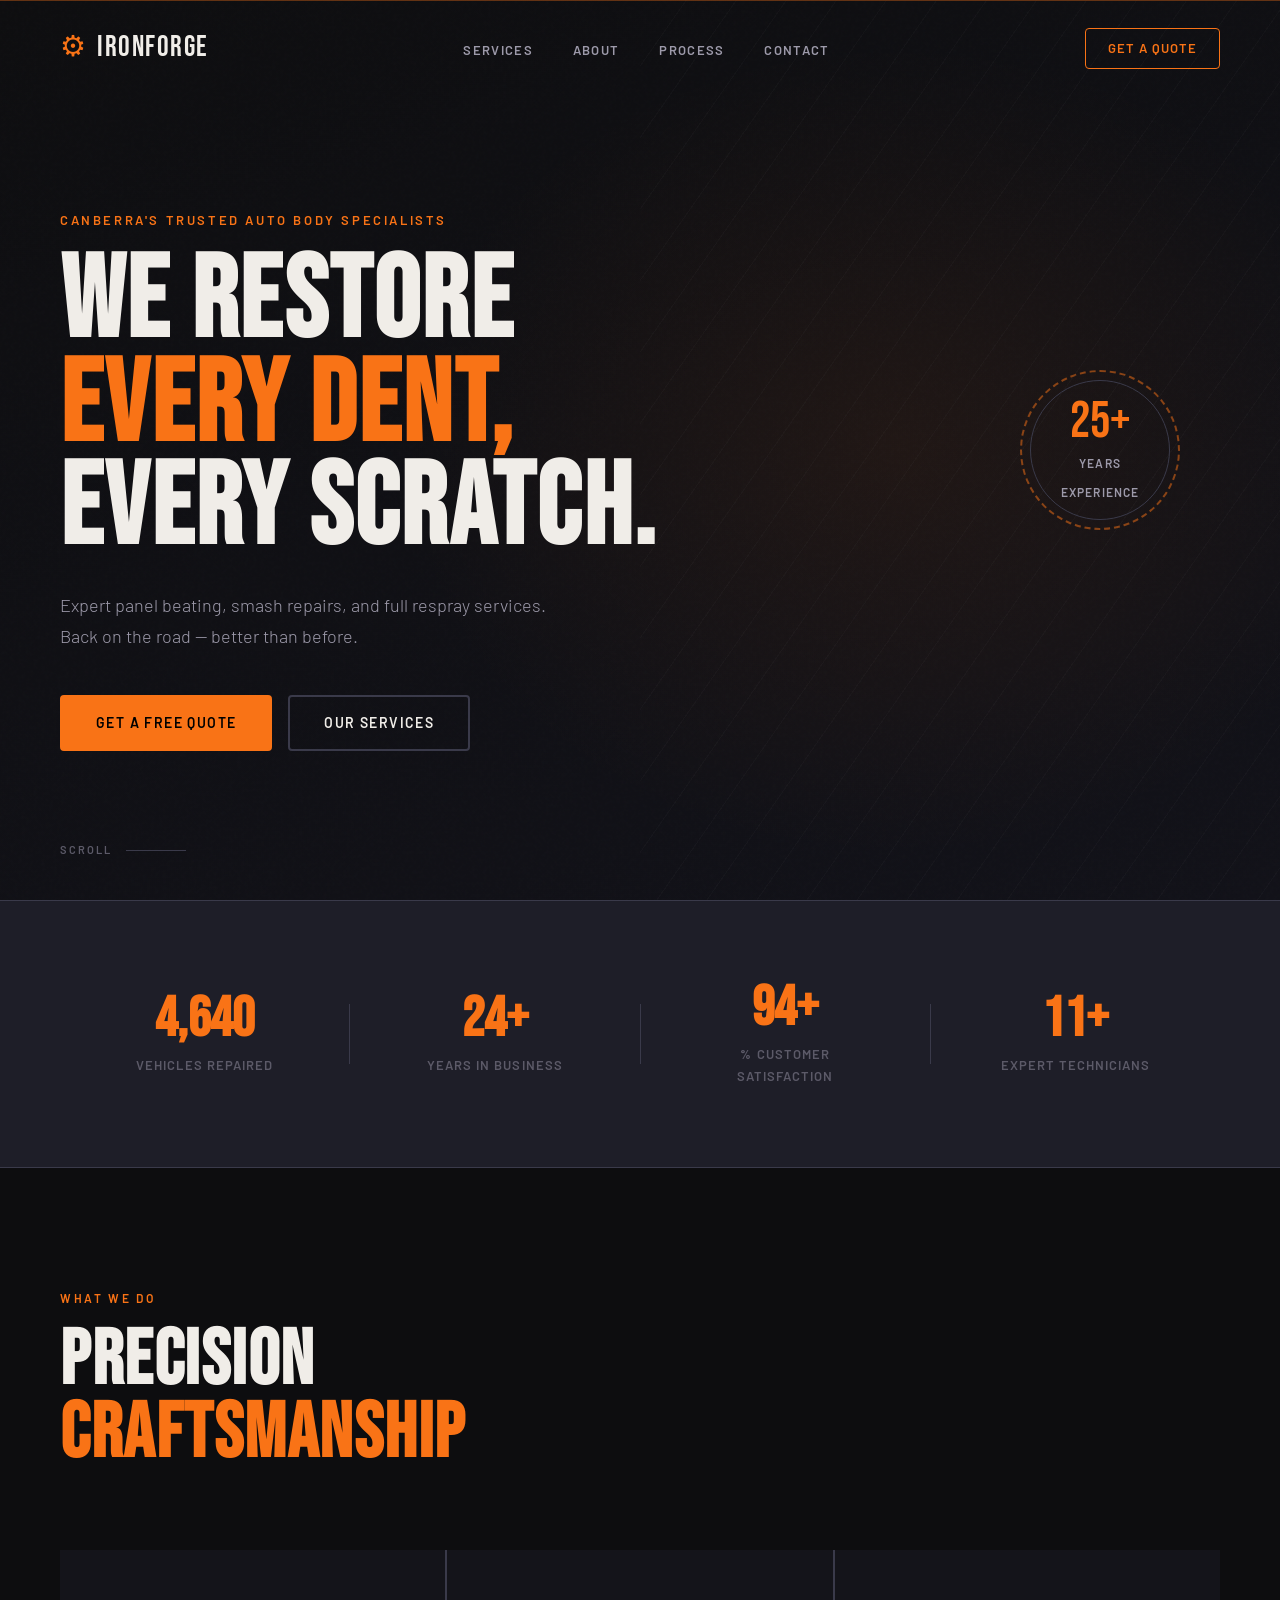
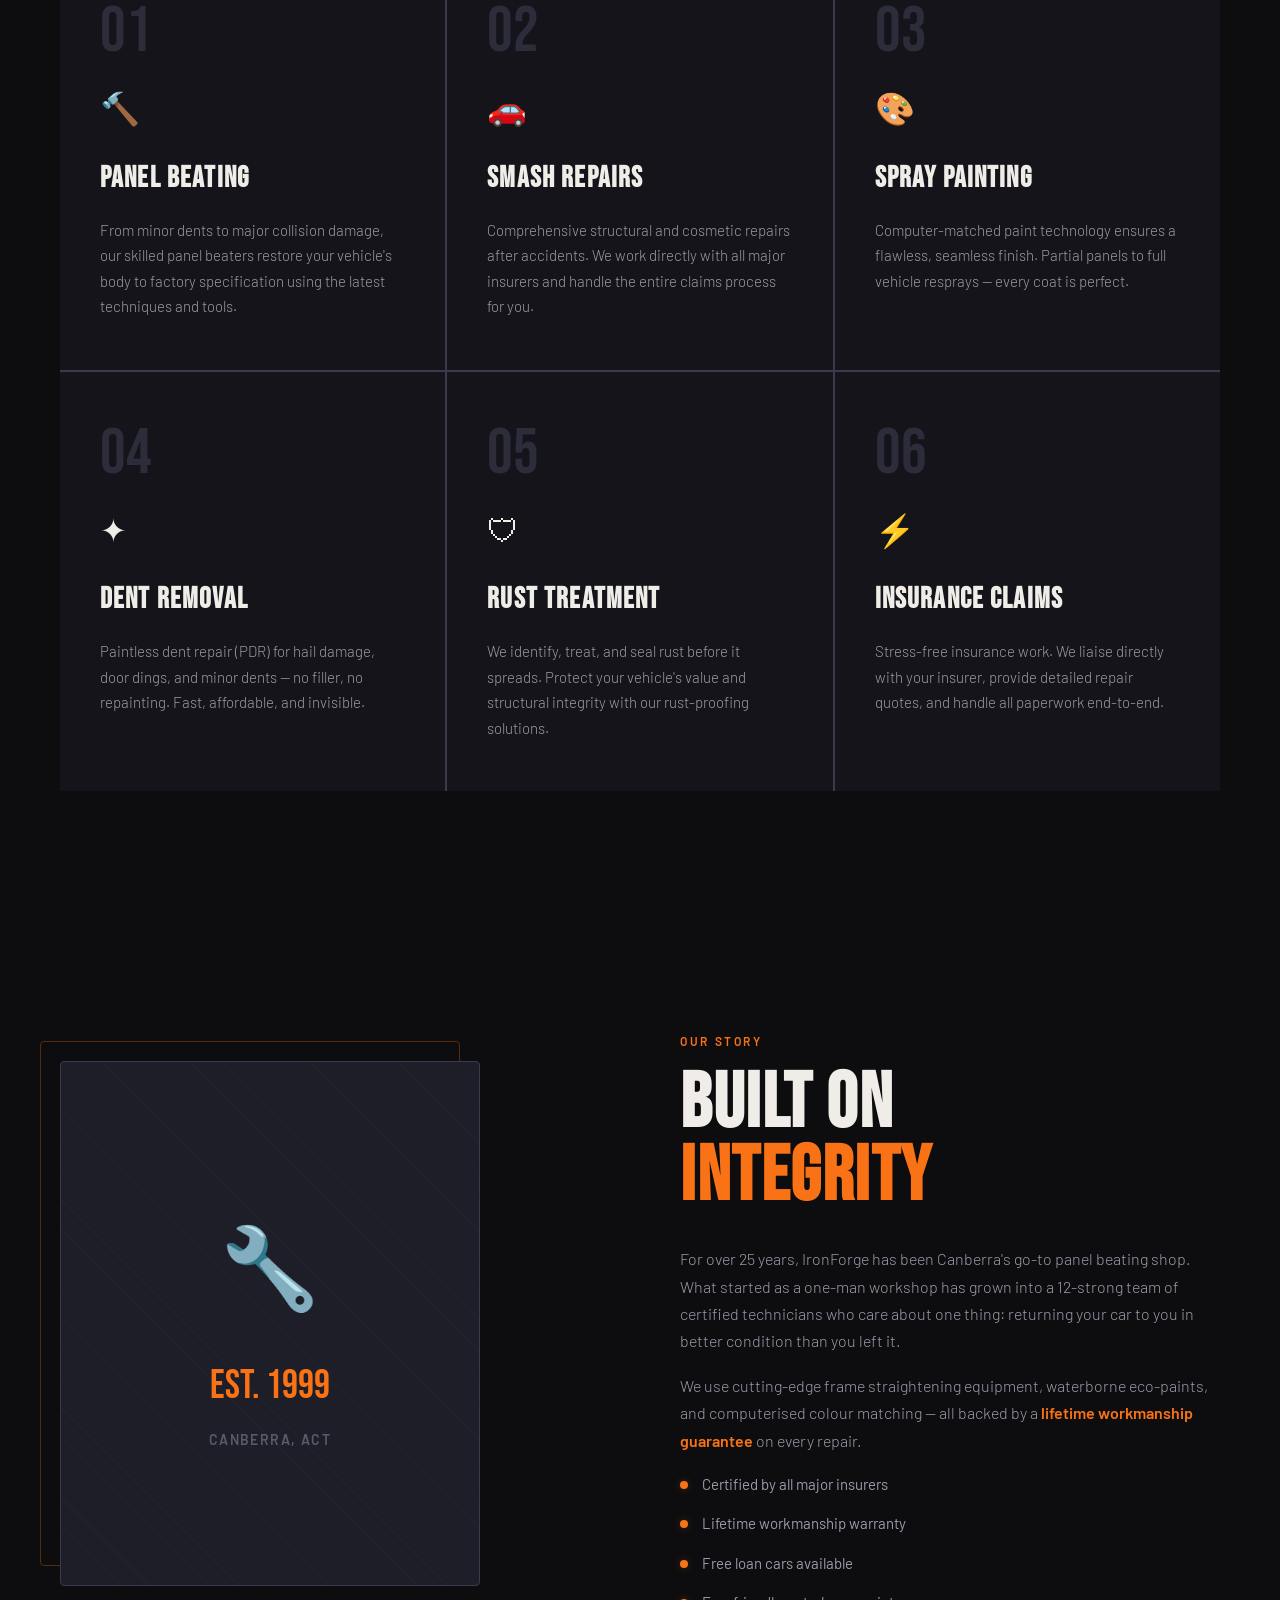
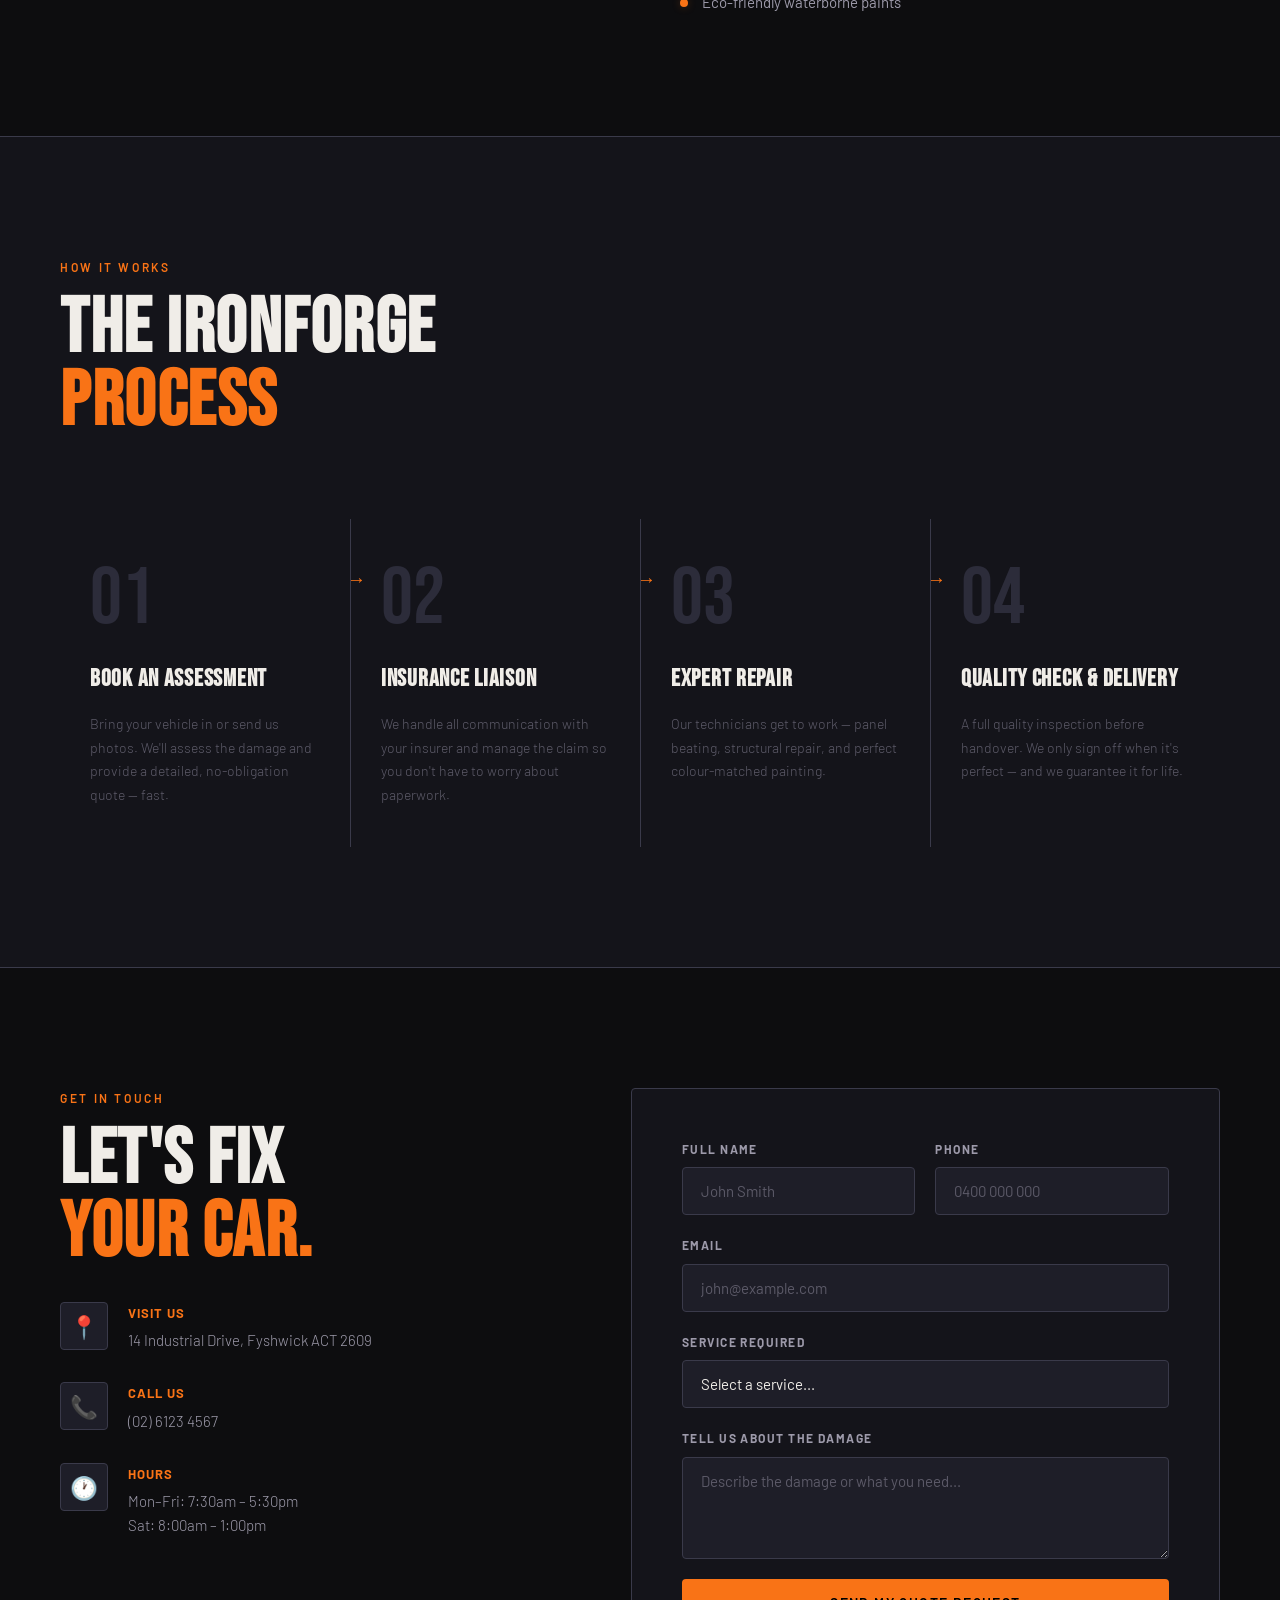
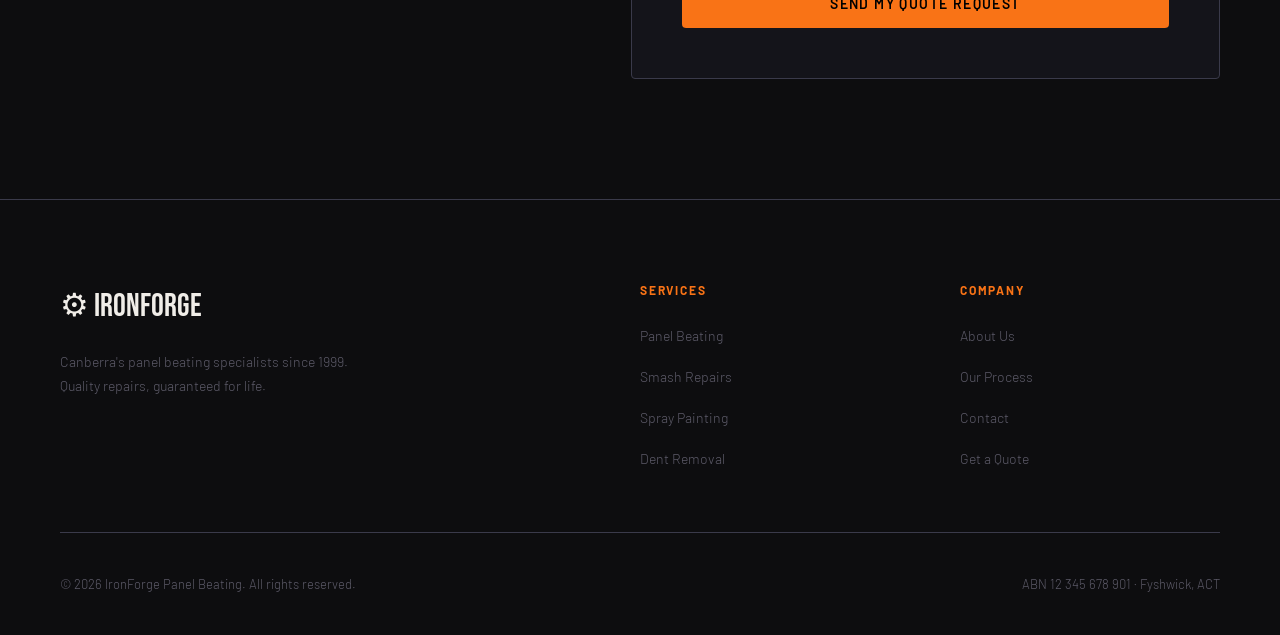
==== index.html @ 5e3237cd "Initial website upload" ====
<!DOCTYPE html>
<html lang="en">
<head>
  <meta charset="UTF-8" />
  <meta name="viewport" content="width=device-width, initial-scale=1.0" />
  <title>IronForge Panel Beating & Auto Body</title>
  <link rel="stylesheet" href="styles.css" />
  <link rel="preconnect" href="https://fonts.googleapis.com" />
  <link rel="preconnect" href="https://fonts.gstatic.com" crossorigin />
  <link href="https://fonts.googleapis.com/css2?family=Bebas+Neue&family=Barlow:ital,wght@0,300;0,400;0,600;1,300&display=swap" rel="stylesheet" />
</head>
<body>

  <!-- NAV -->
  <nav class="nav" id="navbar">
    <div class="nav__logo">
      <span class="nav__logo-icon">⚙</span>
      <span>IronForge</span>
    </div>
    <ul class="nav__links">
      <li><a href="#services">Services</a></li>
      <li><a href="#about">About</a></li>
      <li><a href="#process">Process</a></li>
      <li><a href="#contact">Contact</a></li>
    </ul>
    <a href="#contact" class="nav__cta">Get a Quote</a>
    <button class="nav__hamburger" id="hamburger" aria-label="Toggle menu">
      <span></span><span></span><span></span>
    </button>
  </nav>

  <!-- Mobile Menu -->
  <div class="mobile-menu" id="mobileMenu">
    <ul>
      <li><a href="#services" class="mobile-link">Services</a></li>
      <li><a href="#about" class="mobile-link">About</a></li>
      <li><a href="#process" class="mobile-link">Process</a></li>
      <li><a href="#contact" class="mobile-link">Contact</a></li>
      <li><a href="#contact" class="mobile-link mobile-link--cta">Get a Quote</a></li>
    </ul>
  </div>

  <!-- HERO -->
  <section class="hero">
    <div class="hero__noise"></div>
    <div class="hero__sparks" id="sparks"></div>
    <div class="hero__content">
      <p class="hero__eyebrow reveal">Canberra's Trusted Auto Body Specialists</p>
      <h1 class="hero__title reveal reveal--delay-1">
        WE RESTORE<br /><span class="hero__title--accent">EVERY DENT,</span><br />EVERY SCRATCH.
      </h1>
      <p class="hero__sub reveal reveal--delay-2">
        Expert panel beating, smash repairs, and full respray services. Back on the road — better than before.
      </p>
      <div class="hero__actions reveal reveal--delay-3">
        <a href="#contact" class="btn btn--primary">Get a Free Quote</a>
        <a href="#services" class="btn btn--ghost">Our Services</a>
      </div>
    </div>
    <div class="hero__badge">
      <div class="hero__badge-ring"></div>
      <div class="hero__badge-text">
        <span>25+</span>
        <small>Years<br/>Experience</small>
      </div>
    </div>
    <div class="hero__scroll-hint">
      <span>Scroll</span>
      <div class="hero__scroll-line"></div>
    </div>
  </section>

  <!-- STATS STRIP -->
  <section class="stats">
    <div class="stats__item">
      <strong class="counter" data-target="4800">0</strong>
      <span>Vehicles Repaired</span>
    </div>
    <div class="stats__divider"></div>
    <div class="stats__item">
      <strong class="counter" data-target="25">0</strong>
      <span>Years in Business</span>
    </div>
    <div class="stats__divider"></div>
    <div class="stats__item">
      <strong class="counter" data-target="98">0</strong>
      <span>% Customer Satisfaction</span>
    </div>
    <div class="stats__divider"></div>
    <div class="stats__item">
      <strong class="counter" data-target="12">0</strong>
      <span>Expert Technicians</span>
    </div>
  </section>

  <!-- SERVICES -->
  <section class="services" id="services">
    <div class="services__header">
      <p class="section-label">What We Do</p>
      <h2 class="section-title reveal">PRECISION<br/><span>CRAFTSMANSHIP</span></h2>
    </div>
    <div class="services__grid">

      <div class="service-card reveal">
        <div class="service-card__num">01</div>
        <div class="service-card__icon">🔨</div>
        <h3>Panel Beating</h3>
        <p>From minor dents to major collision damage, our skilled panel beaters restore your vehicle's body to factory specification using the latest techniques and tools.</p>
        <div class="service-card__bar"></div>
      </div>

      <div class="service-card reveal reveal--delay-1">
        <div class="service-card__num">02</div>
        <div class="service-card__icon">🚗</div>
        <h3>Smash Repairs</h3>
        <p>Comprehensive structural and cosmetic repairs after accidents. We work directly with all major insurers and handle the entire claims process for you.</p>
        <div class="service-card__bar"></div>
      </div>

      <div class="service-card reveal reveal--delay-2">
        <div class="service-card__num">03</div>
        <div class="service-card__icon">🎨</div>
        <h3>Spray Painting</h3>
        <p>Computer-matched paint technology ensures a flawless, seamless finish. Partial panels to full vehicle resprays — every coat is perfect.</p>
        <div class="service-card__bar"></div>
      </div>

      <div class="service-card reveal reveal--delay-1">
        <div class="service-card__num">04</div>
        <div class="service-card__icon">✦</div>
        <h3>Dent Removal</h3>
        <p>Paintless dent repair (PDR) for hail damage, door dings, and minor dents — no filler, no repainting. Fast, affordable, and invisible.</p>
        <div class="service-card__bar"></div>
      </div>

      <div class="service-card reveal reveal--delay-2">
        <div class="service-card__num">05</div>
        <div class="service-card__icon">🛡</div>
        <h3>Rust Treatment</h3>
        <p>We identify, treat, and seal rust before it spreads. Protect your vehicle's value and structural integrity with our rust-proofing solutions.</p>
        <div class="service-card__bar"></div>
      </div>

      <div class="service-card reveal reveal--delay-3">
        <div class="service-card__num">06</div>
        <div class="service-card__icon">⚡</div>
        <h3>Insurance Claims</h3>
        <p>Stress-free insurance work. We liaise directly with your insurer, provide detailed repair quotes, and handle all paperwork end-to-end.</p>
        <div class="service-card__bar"></div>
      </div>

    </div>
  </section>

  <!-- ABOUT -->
  <section class="about" id="about">
    <div class="about__image-col">
      <div class="about__image-block">
        <div class="about__image-accent"></div>
        <div class="about__image-inner">
          <div class="about__workshop-visual">
            <div class="workshop-icon">🔧</div>
            <p>Est. 1999</p>
            <p class="about__workshop-sub">Canberra, ACT</p>
          </div>
        </div>
      </div>
    </div>
    <div class="about__text-col">
      <p class="section-label reveal">Our Story</p>
      <h2 class="section-title reveal reveal--delay-1">BUILT ON<br /><span>INTEGRITY</span></h2>
      <p class="about__body reveal reveal--delay-2">
        For over 25 years, IronForge has been Canberra's go-to panel beating shop. What started as a one-man workshop has grown into a 12-strong team of certified technicians who care about one thing: returning your car to you in better condition than you left it.
      </p>
      <p class="about__body reveal reveal--delay-2">
        We use cutting-edge frame straightening equipment, waterborne eco-paints, and computerised colour matching — all backed by a <strong>lifetime workmanship guarantee</strong> on every repair.
      </p>
      <ul class="about__features reveal reveal--delay-3">
        <li><span class="feature-dot"></span>Certified by all major insurers</li>
        <li><span class="feature-dot"></span>Lifetime workmanship warranty</li>
        <li><span class="feature-dot"></span>Free loan cars available</li>
        <li><span class="feature-dot"></span>Eco-friendly waterborne paints</li>
      </ul>
    </div>
  </section>

  <!-- PROCESS -->
  <section class="process" id="process">
    <div class="process__header">
      <p class="section-label">How It Works</p>
      <h2 class="section-title reveal">THE IRONFORGE<br /><span>PROCESS</span></h2>
    </div>
    <div class="process__steps">
      <div class="process__step reveal">
        <div class="process__step-num">01</div>
        <div class="process__step-content">
          <h3>Book an Assessment</h3>
          <p>Bring your vehicle in or send us photos. We'll assess the damage and provide a detailed, no-obligation quote — fast.</p>
        </div>
        <div class="process__step-arrow">→</div>
      </div>
      <div class="process__step reveal reveal--delay-1">
        <div class="process__step-num">02</div>
        <div class="process__step-content">
          <h3>Insurance Liaison</h3>
          <p>We handle all communication with your insurer and manage the claim so you don't have to worry about paperwork.</p>
        </div>
        <div class="process__step-arrow">→</div>
      </div>
      <div class="process__step reveal reveal--delay-2">
        <div class="process__step-num">03</div>
        <div class="process__step-content">
          <h3>Expert Repair</h3>
          <p>Our technicians get to work — panel beating, structural repair, and perfect colour-matched painting.</p>
        </div>
        <div class="process__step-arrow">→</div>
      </div>
      <div class="process__step reveal reveal--delay-3">
        <div class="process__step-num">04</div>
        <div class="process__step-content">
          <h3>Quality Check & Delivery</h3>
          <p>A full quality inspection before handover. We only sign off when it's perfect — and we guarantee it for life.</p>
        </div>
        <div class="process__step-arrow last"></div>
      </div>
    </div>
  </section>

  <!-- CONTACT -->
  <section class="contact" id="contact">
    <div class="contact__left">
      <p class="section-label">Get in Touch</p>
      <h2 class="section-title reveal">LET'S FIX<br /><span>YOUR CAR.</span></h2>
      <div class="contact__info">
        <div class="contact__info-item">
          <span class="contact__info-icon">📍</span>
          <div>
            <strong>Visit Us</strong>
            <p>14 Industrial Drive, Fyshwick ACT 2609</p>
          </div>
        </div>
        <div class="contact__info-item">
          <span class="contact__info-icon">📞</span>
          <div>
            <strong>Call Us</strong>
            <p>(02) 6123 4567</p>
          </div>
        </div>
        <div class="contact__info-item">
          <span class="contact__info-icon">🕐</span>
          <div>
            <strong>Hours</strong>
            <p>Mon–Fri: 7:30am – 5:30pm<br/>Sat: 8:00am – 1:00pm</p>
          </div>
        </div>
      </div>
    </div>
    <div class="contact__right reveal">
      <form class="contact__form" id="contactForm">
        <div class="form__row">
          <div class="form__group">
            <label for="name">Full Name</label>
            <input type="text" id="name" placeholder="John Smith" required />
          </div>
          <div class="form__group">
            <label for="phone">Phone</label>
            <input type="tel" id="phone" placeholder="0400 000 000" />
          </div>
        </div>
        <div class="form__group">
          <label for="email">Email</label>
          <input type="email" id="email" placeholder="john@example.com" required />
        </div>
        <div class="form__group">
          <label for="service">Service Required</label>
          <select id="service">
            <option value="">Select a service...</option>
            <option>Panel Beating</option>
            <option>Smash Repairs</option>
            <option>Spray Painting</option>
            <option>Dent Removal (PDR)</option>
            <option>Rust Treatment</option>
            <option>Insurance Claim</option>
            <option>Other</option>
          </select>
        </div>
        <div class="form__group">
          <label for="message">Tell Us About the Damage</label>
          <textarea id="message" rows="4" placeholder="Describe the damage or what you need..."></textarea>
        </div>
        <button type="submit" class="btn btn--primary btn--full">Send My Quote Request</button>
        <div class="form__success" id="formSuccess">
          ✓ Thanks! We'll be in touch within 24 hours.
        </div>
      </form>
    </div>
  </section>

  <!-- FOOTER -->
  <footer class="footer">
    <div class="footer__top">
      <div class="footer__brand">
        <span class="footer__logo">⚙ IronForge</span>
        <p>Canberra's panel beating specialists since 1999. Quality repairs, guaranteed for life.</p>
      </div>
      <div class="footer__links">
        <h4>Services</h4>
        <ul>
          <li><a href="#services">Panel Beating</a></li>
          <li><a href="#services">Smash Repairs</a></li>
          <li><a href="#services">Spray Painting</a></li>
          <li><a href="#services">Dent Removal</a></li>
        </ul>
      </div>
      <div class="footer__links">
        <h4>Company</h4>
        <ul>
          <li><a href="#about">About Us</a></li>
          <li><a href="#process">Our Process</a></li>
          <li><a href="#contact">Contact</a></li>
          <li><a href="#contact">Get a Quote</a></li>
        </ul>
      </div>
    </div>
    <div class="footer__bottom">
      <p>© 2026 IronForge Panel Beating. All rights reserved.</p>
      <p>ABN 12 345 678 901 · Fyshwick, ACT</p>
    </div>
  </footer>

  <script>
    // NAV scroll effect
    const navbar = document.getElementById('navbar');
    window.addEventListener('scroll', () => {
      navbar.classList.toggle('nav--scrolled', window.scrollY > 60);
    });

    // Hamburger menu
    const hamburger = document.getElementById('hamburger');
    const mobileMenu = document.getElementById('mobileMenu');
    hamburger.addEventListener('click', () => {
      hamburger.classList.toggle('open');
      mobileMenu.classList.toggle('open');
    });
    document.querySelectorAll('.mobile-link').forEach(link => {
      link.addEventListener('click', () => {
        hamburger.classList.remove('open');
        mobileMenu.classList.remove('open');
      });
    });

    // Scroll reveal
    const revealEls = document.querySelectorAll('.reveal');
    const revealObserver = new IntersectionObserver((entries) => {
      entries.forEach(e => {
        if (e.isIntersecting) {
          e.target.classList.add('revealed');
          revealObserver.unobserve(e.target);
        }
      });
    }, { threshold: 0.12 });
    revealEls.forEach(el => revealObserver.observe(el));

    // Counter animation
    const counters = document.querySelectorAll('.counter');
    const counterObserver = new IntersectionObserver((entries) => {
      entries.forEach(e => {
        if (e.isIntersecting) {
          const target = +e.target.dataset.target;
          let current = 0;
          const step = target / 60;
          const tick = () => {
            current = Math.min(current + step, target);
            e.target.textContent = Math.floor(current).toLocaleString() + (target >= 100 ? '' : '+');
            if (current < target) requestAnimationFrame(tick);
            else e.target.textContent = target.toLocaleString() + (target < 100 ? '+' : (target === 98 ? '%' : '+'));
          };
          tick();
          counterObserver.unobserve(e.target);
        }
      });
    }, { threshold: 0.5 });
    counters.forEach(c => counterObserver.observe(c));

    // Spark particles
    const sparksContainer = document.getElementById('sparks');
    function createSpark() {
      const spark = document.createElement('div');
      spark.className = 'spark';
      spark.style.left = Math.random() * 100 + '%';
      spark.style.animationDuration = (Math.random() * 2 + 1) + 's';
      spark.style.animationDelay = Math.random() * 0.5 + 's';
      spark.style.width = spark.style.height = (Math.random() * 4 + 2) + 'px';
      sparksContainer.appendChild(spark);
      spark.addEventListener('animationend', () => spark.remove());
    }
    setInterval(createSpark, 300);

    // Form submit
    document.getElementById('contactForm').addEventListener('submit', function(e) {
      e.preventDefault();
      document.getElementById('formSuccess').classList.add('visible');
      this.reset();
      setTimeout(() => document.getElementById('formSuccess').classList.remove('visible'), 5000);
    });

    // Smooth scroll for anchor links
    document.querySelectorAll('a[href^="#"]').forEach(anchor => {
      anchor.addEventListener('click', function(e) {
        e.preventDefault();
        const target = document.querySelector(this.getAttribute('href'));
        if (target) target.scrollIntoView({ behavior: 'smooth', block: 'start' });
      });
    });
  </script>
</body>
</html>
---- styles.css ----
/* ======================================
   IRONFORGE PANEL BEATING — STYLESHEET
   ====================================== */

/* --- TOKENS --- */
:root {
  --steel-darkest: #0d0d0f;
  --steel-dark: #14141a;
  --steel-mid: #1e1e28;
  --steel-light: #2c2c3a;
  --steel-border: #3a3a4a;
  --spark: #f97316;
  --spark-bright: #fb923c;
  --spark-glow: rgba(249, 115, 22, 0.25);
  --text-primary: #f0ede8;
  --text-secondary: #9d9aaa;
  --text-muted: #5c5a68;
  --font-display: 'Bebas Neue', sans-serif;
  --font-body: 'Barlow', sans-serif;
  --radius: 4px;
  --transition: 0.35s cubic-bezier(0.25, 0.46, 0.45, 0.94);
}

/* --- RESET --- */
*, *::before, *::after { box-sizing: border-box; margin: 0; padding: 0; }
html { scroll-behavior: smooth; }
body {
  background: var(--steel-darkest);
  color: var(--text-primary);
  font-family: var(--font-body);
  font-weight: 300;
  font-size: 17px;
  line-height: 1.7;
  overflow-x: hidden;
}
a { color: inherit; text-decoration: none; }
img { display: block; max-width: 100%; }
ul { list-style: none; }
input, textarea, select {
  font-family: var(--font-body);
  font-size: 15px;
}

/* --- SCROLLBAR --- */
::-webkit-scrollbar { width: 6px; }
::-webkit-scrollbar-track { background: var(--steel-dark); }
::-webkit-scrollbar-thumb { background: var(--spark); border-radius: 3px; }

/* ======================================
   TYPOGRAPHY HELPERS
   ====================================== */
.section-label {
  font-family: var(--font-body);
  font-size: 12px;
  font-weight: 600;
  letter-spacing: 0.22em;
  text-transform: uppercase;
  color: var(--spark);
  margin-bottom: 16px;
}
.section-title {
  font-family: var(--font-display);
  font-size: clamp(3rem, 6vw, 5.5rem);
  line-height: 0.95;
  letter-spacing: 0.02em;
  color: var(--text-primary);
  margin-bottom: 32px;
}
.section-title span {
  color: var(--spark);
}

/* ======================================
   REVEAL ANIMATIONS
   ====================================== */
.reveal {
  opacity: 0;
  transform: translateY(36px);
  transition: opacity 0.7s ease, transform 0.7s ease;
}
.reveal--delay-1 { transition-delay: 0.12s; }
.reveal--delay-2 { transition-delay: 0.24s; }
.reveal--delay-3 { transition-delay: 0.36s; }
.revealed {
  opacity: 1;
  transform: translateY(0);
}

/* ======================================
   BUTTONS
   ====================================== */
.btn {
  display: inline-flex;
  align-items: center;
  gap: 10px;
  padding: 14px 34px;
  font-family: var(--font-body);
  font-size: 14px;
  font-weight: 600;
  letter-spacing: 0.1em;
  text-transform: uppercase;
  border-radius: var(--radius);
  cursor: pointer;
  transition: var(--transition);
  border: 2px solid transparent;
  position: relative;
  overflow: hidden;
}
.btn::after {
  content: '';
  position: absolute;
  inset: 0;
  background: rgba(255,255,255,0.06);
  opacity: 0;
  transition: opacity 0.2s;
}
.btn:hover::after { opacity: 1; }
.btn--primary {
  background: var(--spark);
  color: #000;
  border-color: var(--spark);
}
.btn--primary:hover {
  background: var(--spark-bright);
  border-color: var(--spark-bright);
  transform: translateY(-2px);
  box-shadow: 0 8px 30px var(--spark-glow);
}
.btn--ghost {
  background: transparent;
  color: var(--text-primary);
  border-color: var(--steel-border);
}
.btn--ghost:hover {
  border-color: var(--spark);
  color: var(--spark);
  transform: translateY(-2px);
}
.btn--full { width: 100%; justify-content: center; }

/* ======================================
   NAVBAR
   ====================================== */
.nav {
  position: fixed;
  top: 0; left: 0; right: 0;
  z-index: 100;
  display: flex;
  align-items: center;
  justify-content: space-between;
  padding: 24px 60px;
  transition: background 0.4s ease, padding 0.4s ease, box-shadow 0.4s ease;
}
.nav--scrolled {
  background: rgba(13, 13, 15, 0.95);
  backdrop-filter: blur(12px);
  padding: 16px 60px;
  box-shadow: 0 4px 40px rgba(0,0,0,0.6);
  border-bottom: 1px solid var(--steel-border);
}
.nav__logo {
  display: flex;
  align-items: center;
  gap: 10px;
  font-family: var(--font-display);
  font-size: 1.8rem;
  letter-spacing: 0.05em;
  color: var(--text-primary);
}
.nav__logo-icon {
  color: var(--spark);
  display: inline-block;
  animation: spinSlow 8s linear infinite;
}
@keyframes spinSlow { to { transform: rotate(360deg); } }
.nav__links {
  display: flex;
  gap: 40px;
}
.nav__links a {
  font-size: 13px;
  font-weight: 600;
  letter-spacing: 0.1em;
  text-transform: uppercase;
  color: var(--text-secondary);
  transition: color 0.25s;
  position: relative;
}
.nav__links a::after {
  content: '';
  position: absolute;
  bottom: -4px; left: 0;
  width: 0; height: 2px;
  background: var(--spark);
  transition: width 0.3s;
}
.nav__links a:hover { color: var(--text-primary); }
.nav__links a:hover::after { width: 100%; }
.nav__cta {
  font-size: 13px;
  font-weight: 600;
  letter-spacing: 0.08em;
  text-transform: uppercase;
  color: var(--spark);
  border: 1.5px solid var(--spark);
  padding: 8px 22px;
  border-radius: var(--radius);
  transition: var(--transition);
}
.nav__cta:hover {
  background: var(--spark);
  color: #000;
}
.nav__hamburger {
  display: none;
  flex-direction: column;
  gap: 5px;
  background: none;
  border: none;
  cursor: pointer;
  padding: 4px;
}
.nav__hamburger span {
  display: block;
  width: 26px; height: 2px;
  background: var(--text-primary);
  transition: var(--transition);
  transform-origin: center;
}
.nav__hamburger.open span:nth-child(1) { transform: translateY(7px) rotate(45deg); }
.nav__hamburger.open span:nth-child(2) { opacity: 0; }
.nav__hamburger.open span:nth-child(3) { transform: translateY(-7px) rotate(-45deg); }

/* Mobile Menu */
.mobile-menu {
  position: fixed;
  top: 0; left: 0; right: 0;
  background: var(--steel-dark);
  z-index: 99;
  padding: 90px 40px 40px;
  transform: translateY(-100%);
  transition: transform 0.4s cubic-bezier(0.77, 0, 0.18, 1);
  border-bottom: 2px solid var(--spark);
}
.mobile-menu.open { transform: translateY(0); }
.mobile-menu ul { display: flex; flex-direction: column; gap: 20px; }
.mobile-link {
  font-family: var(--font-display);
  font-size: 2rem;
  color: var(--text-secondary);
  transition: color 0.2s;
}
.mobile-link:hover { color: var(--spark); }
.mobile-link--cta {
  color: var(--spark);
  border: 1.5px solid var(--spark);
  padding: 12px 30px;
  display: inline-block;
  margin-top: 10px;
  font-size: 1.4rem;
}

/* ======================================
   HERO
   ====================================== */
.hero {
  min-height: 100vh;
  display: flex;
  align-items: center;
  position: relative;
  overflow: hidden;
  padding: 140px 60px 80px;
  background:
    radial-gradient(ellipse 60% 70% at 70% 50%, rgba(249,115,22,0.07) 0%, transparent 65%),
    linear-gradient(160deg, var(--steel-darkest) 0%, #111118 100%);
}

/* Noise texture overlay */
.hero__noise {
  position: absolute;
  inset: 0;
  background-image: url("data:image/svg+xml,%3Csvg viewBox='0 0 256 256' xmlns='http://www.w3.org/2000/svg'%3E%3Cfilter id='noise'%3E%3CfeTurbulence type='fractalNoise' baseFrequency='0.9' numOctaves='4' stitchTiles='stitch'/%3E%3C/filter%3E%3Crect width='100%25' height='100%25' filter='url(%23noise)' opacity='0.04'/%3E%3C/svg%3E");
  pointer-events: none;
  opacity: 0.4;
}

/* Diagonal rule lines */
.hero::before {
  content: '';
  position: absolute;
  top: -10%; right: -5%;
  width: 55%;
  height: 120%;
  background: repeating-linear-gradient(
    -55deg,
    transparent,
    transparent 40px,
    rgba(255,255,255,0.018) 40px,
    rgba(255,255,255,0.018) 41px
  );
  pointer-events: none;
}

/* Sparks */
.hero__sparks {
  position: absolute;
  inset: 0;
  pointer-events: none;
  overflow: hidden;
}
.spark {
  position: absolute;
  bottom: 30%;
  border-radius: 50%;
  background: var(--spark);
  box-shadow: 0 0 6px 2px var(--spark-glow);
  animation: sparkRise linear forwards;
}
@keyframes sparkRise {
  0%   { transform: translate(0, 0) scale(1); opacity: 1; }
  60%  { opacity: 0.8; }
  100% { transform: translate(calc(var(--dx, 40px)), -200px) scale(0); opacity: 0; }
}
.spark { --dx: calc((var(--r, 0.5) - 0.5) * 120px); }

.hero__content {
  position: relative;
  z-index: 2;
  max-width: 760px;
}
.hero__eyebrow {
  font-size: 13px;
  font-weight: 600;
  letter-spacing: 0.2em;
  text-transform: uppercase;
  color: var(--spark);
  margin-bottom: 20px;
}
.hero__title {
  font-family: var(--font-display);
  font-size: clamp(4rem, 9vw, 9rem);
  line-height: 0.9;
  letter-spacing: 0.02em;
  color: var(--text-primary);
  margin-bottom: 28px;
}
.hero__title--accent { color: var(--spark); }
.hero__sub {
  font-size: 18px;
  color: var(--text-secondary);
  max-width: 520px;
  margin-bottom: 44px;
  font-weight: 300;
}
.hero__actions {
  display: flex;
  gap: 16px;
  flex-wrap: wrap;
}

/* Badge */
.hero__badge {
  position: absolute;
  right: 100px;
  top: 50%;
  transform: translateY(-50%);
  width: 160px; height: 160px;
  display: flex;
  align-items: center;
  justify-content: center;
  z-index: 2;
}
.hero__badge-ring {
  position: absolute;
  inset: 0;
  border: 2px dashed var(--spark);
  border-radius: 50%;
  opacity: 0.5;
  animation: rotateSlow 20s linear infinite;
}
@keyframes rotateSlow { to { transform: rotate(360deg); } }
.hero__badge::before {
  content: '';
  position: absolute;
  inset: 10px;
  border: 1px solid var(--steel-border);
  border-radius: 50%;
}
.hero__badge-text {
  text-align: center;
  position: relative;
  z-index: 1;
}
.hero__badge-text span {
  display: block;
  font-family: var(--font-display);
  font-size: 3.2rem;
  color: var(--spark);
  line-height: 1;
}
.hero__badge-text small {
  font-size: 12px;
  font-weight: 600;
  letter-spacing: 0.1em;
  text-transform: uppercase;
  color: var(--text-secondary);
  line-height: 1.4;
}

/* Scroll hint */
.hero__scroll-hint {
  position: absolute;
  bottom: 40px; left: 60px;
  display: flex;
  align-items: center;
  gap: 14px;
  font-size: 11px;
  font-weight: 600;
  letter-spacing: 0.18em;
  text-transform: uppercase;
  color: var(--text-muted);
  z-index: 2;
}
.hero__scroll-line {
  width: 60px;
  height: 1px;
  background: var(--steel-border);
  position: relative;
  overflow: hidden;
}
.hero__scroll-line::after {
  content: '';
  position: absolute;
  top: 0; left: -100%;
  width: 100%; height: 100%;
  background: var(--spark);
  animation: scrollSlide 2s ease-in-out infinite;
}
@keyframes scrollSlide {
  0%   { left: -100%; }
  50%  { left: 0%; }
  100% { left: 100%; }
}

/* ======================================
   STATS
   ====================================== */
.stats {
  display: flex;
  align-items: center;
  justify-content: center;
  gap: 0;
  padding: 60px;
  background: var(--steel-mid);
  border-top: 1px solid var(--steel-border);
  border-bottom: 1px solid var(--steel-border);
  flex-wrap: wrap;
}
.stats__item {
  display: flex;
  flex-direction: column;
  align-items: center;
  gap: 6px;
  padding: 20px 60px;
  text-align: center;
  flex: 1;
  min-width: 160px;
}
.stats__item strong {
  font-family: var(--font-display);
  font-size: 3.5rem;
  color: var(--spark);
  line-height: 1;
}
.stats__item span {
  font-size: 13px;
  font-weight: 600;
  letter-spacing: 0.08em;
  text-transform: uppercase;
  color: var(--text-muted);
}
.stats__divider {
  width: 1px;
  height: 60px;
  background: var(--steel-border);
}

/* ======================================
   SERVICES
   ====================================== */
.services {
  padding: 120px 60px;
  max-width: 1300px;
  margin: 0 auto;
}
.services__header {
  margin-bottom: 80px;
}
.services__grid {
  display: grid;
  grid-template-columns: repeat(3, 1fr);
  gap: 2px;
  background: var(--steel-border);
}
.service-card {
  background: var(--steel-dark);
  padding: 50px 40px;
  position: relative;
  overflow: hidden;
  transition: background 0.3s ease, transform 0.3s ease;
}
.service-card:hover {
  background: var(--steel-mid);
  transform: translateY(-4px);
  z-index: 1;
}
.service-card::before {
  content: '';
  position: absolute;
  top: 0; left: 0;
  width: 0; height: 3px;
  background: var(--spark);
  transition: width 0.4s ease;
}
.service-card:hover::before { width: 100%; }
.service-card__num {
  font-family: var(--font-display);
  font-size: 4rem;
  color: var(--steel-light);
  line-height: 1;
  margin-bottom: 16px;
  transition: color 0.3s;
}
.service-card:hover .service-card__num { color: var(--spark); opacity: 0.4; }
.service-card__icon {
  font-size: 2rem;
  margin-bottom: 20px;
  display: block;
}
.service-card h3 {
  font-family: var(--font-display);
  font-size: 1.8rem;
  letter-spacing: 0.04em;
  color: var(--text-primary);
  margin-bottom: 14px;
}
.service-card p {
  font-size: 15px;
  color: var(--text-secondary);
  line-height: 1.7;
}
.service-card__bar {
  position: absolute;
  bottom: 0; left: 0;
  height: 2px;
  width: 0;
  background: linear-gradient(90deg, var(--spark), transparent);
  transition: width 0.6s ease;
}
.service-card:hover .service-card__bar { width: 100%; }

/* ======================================
   ABOUT
   ====================================== */
.about {
  display: grid;
  grid-template-columns: 1fr 1fr;
  gap: 80px;
  padding: 120px 60px;
  max-width: 1300px;
  margin: 0 auto;
  align-items: center;
}
.about__image-block {
  position: relative;
  aspect-ratio: 4/5;
  max-width: 420px;
}
.about__image-accent {
  position: absolute;
  top: -20px; left: -20px;
  right: 20px; bottom: 20px;
  border: 1px solid var(--spark);
  opacity: 0.3;
  border-radius: var(--radius);
}
.about__image-inner {
  position: absolute;
  inset: 0;
  background: var(--steel-mid);
  border-radius: var(--radius);
  display: flex;
  align-items: center;
  justify-content: center;
  border: 1px solid var(--steel-border);
  overflow: hidden;
}
.about__image-inner::before {
  content: '';
  position: absolute;
  inset: 0;
  background: repeating-linear-gradient(
    45deg,
    transparent,
    transparent 20px,
    rgba(255,255,255,0.015) 20px,
    rgba(255,255,255,0.015) 21px
  );
}
.about__workshop-visual {
  text-align: center;
  position: relative;
  z-index: 1;
}
.workshop-icon {
  font-size: 5rem;
  display: block;
  margin-bottom: 20px;
  animation: wrenchRock 3s ease-in-out infinite;
}
@keyframes wrenchRock {
  0%, 100% { transform: rotate(-10deg); }
  50% { transform: rotate(10deg); }
}
.about__workshop-visual p {
  font-family: var(--font-display);
  font-size: 2.5rem;
  color: var(--spark);
}
.about__workshop-sub {
  font-size: 14px !important;
  font-family: var(--font-body) !important;
  color: var(--text-muted) !important;
  font-weight: 600;
  letter-spacing: 0.1em;
  text-transform: uppercase;
  margin-top: 8px !important;
}
.about__body {
  color: var(--text-secondary);
  margin-bottom: 18px;
  font-size: 16px;
}
.about__body strong { color: var(--spark); font-weight: 600; }
.about__features {
  display: flex;
  flex-direction: column;
  gap: 14px;
}
.about__features li {
  display: flex;
  align-items: center;
  gap: 14px;
  font-size: 15px;
  font-weight: 400;
  color: var(--text-secondary);
}
.feature-dot {
  width: 8px; height: 8px;
  background: var(--spark);
  border-radius: 50%;
  flex-shrink: 0;
  box-shadow: 0 0 8px var(--spark-glow);
}

/* ======================================
   PROCESS
   ====================================== */
.process {
  padding: 120px 60px;
  background: var(--steel-dark);
  border-top: 1px solid var(--steel-border);
  border-bottom: 1px solid var(--steel-border);
}
.process__header {
  max-width: 1300px;
  margin: 0 auto 80px;
}
.process__steps {
  max-width: 1300px;
  margin: 0 auto;
  display: grid;
  grid-template-columns: repeat(4, 1fr);
  gap: 0;
}
.process__step {
  padding: 40px 30px;
  border-left: 1px solid var(--steel-border);
  position: relative;
  transition: background 0.3s;
}
.process__step:first-child { border-left: none; }
.process__step:hover { background: rgba(249,115,22,0.04); }
.process__step-num {
  font-family: var(--font-display);
  font-size: 5rem;
  color: var(--steel-light);
  line-height: 1;
  margin-bottom: 20px;
  transition: color 0.3s;
}
.process__step:hover .process__step-num { color: var(--spark); opacity: 0.5; }
.process__step h3 {
  font-family: var(--font-display);
  font-size: 1.5rem;
  letter-spacing: 0.03em;
  color: var(--text-primary);
  margin-bottom: 12px;
}
.process__step p {
  font-size: 14px;
  color: var(--text-muted);
  line-height: 1.7;
}
.process__step-arrow {
  position: absolute;
  top: 40px; right: -16px;
  font-size: 1.2rem;
  color: var(--spark);
  z-index: 1;
  background: var(--steel-dark);
  padding: 4px 0;
}
.process__step-arrow.last { display: none; }

/* ======================================
   CONTACT
   ====================================== */
.contact {
  display: grid;
  grid-template-columns: 1fr 1.2fr;
  gap: 80px;
  padding: 120px 60px;
  max-width: 1300px;
  margin: 0 auto;
  align-items: start;
}
.contact__info {
  display: flex;
  flex-direction: column;
  gap: 30px;
  margin-top: 20px;
}
.contact__info-item {
  display: flex;
  gap: 20px;
  align-items: flex-start;
}
.contact__info-icon {
  font-size: 1.4rem;
  width: 48px; height: 48px;
  background: var(--steel-mid);
  border: 1px solid var(--steel-border);
  border-radius: var(--radius);
  display: flex;
  align-items: center;
  justify-content: center;
  flex-shrink: 0;
}
.contact__info-item strong {
  display: block;
  font-size: 13px;
  font-weight: 700;
  letter-spacing: 0.08em;
  text-transform: uppercase;
  color: var(--spark);
  margin-bottom: 4px;
}
.contact__info-item p {
  font-size: 15px;
  color: var(--text-secondary);
  line-height: 1.6;
}

/* Form */
.contact__form {
  background: var(--steel-dark);
  border: 1px solid var(--steel-border);
  border-radius: var(--radius);
  padding: 50px;
}
.form__row {
  display: grid;
  grid-template-columns: 1fr 1fr;
  gap: 20px;
}
.form__group {
  display: flex;
  flex-direction: column;
  gap: 8px;
  margin-bottom: 20px;
}
.form__group label {
  font-size: 12px;
  font-weight: 700;
  letter-spacing: 0.12em;
  text-transform: uppercase;
  color: var(--text-secondary);
}
.form__group input,
.form__group select,
.form__group textarea {
  background: var(--steel-mid);
  border: 1.5px solid var(--steel-border);
  border-radius: var(--radius);
  padding: 14px 18px;
  color: var(--text-primary);
  outline: none;
  transition: border-color 0.25s, box-shadow 0.25s;
  resize: vertical;
  -webkit-appearance: none;
}
.form__group input:focus,
.form__group select:focus,
.form__group textarea:focus {
  border-color: var(--spark);
  box-shadow: 0 0 0 3px var(--spark-glow);
}
.form__group input::placeholder,
.form__group textarea::placeholder {
  color: var(--text-muted);
}
.form__group select option {
  background: var(--steel-mid);
  color: var(--text-primary);
}
.form__success {
  margin-top: 16px;
  padding: 14px 20px;
  background: rgba(34, 197, 94, 0.1);
  border: 1px solid rgba(34, 197, 94, 0.3);
  border-radius: var(--radius);
  color: #4ade80;
  font-size: 14px;
  font-weight: 600;
  display: none;
}
.form__success.visible { display: block; animation: fadeIn 0.4s ease; }
@keyframes fadeIn { from { opacity: 0; transform: translateY(-8px); } to { opacity: 1; transform: translateY(0); } }

/* ======================================
   FOOTER
   ====================================== */
.footer {
  background: var(--steel-darkest);
  border-top: 1px solid var(--steel-border);
  padding: 80px 60px 40px;
}
.footer__top {
  display: grid;
  grid-template-columns: 2fr 1fr 1fr;
  gap: 60px;
  margin-bottom: 60px;
}
.footer__logo {
  font-family: var(--font-display);
  font-size: 2rem;
  color: var(--text-primary);
  display: block;
  margin-bottom: 16px;
}
.footer__brand p {
  font-size: 14px;
  color: var(--text-muted);
  max-width: 300px;
  line-height: 1.7;
}
.footer__links h4 {
  font-size: 12px;
  font-weight: 700;
  letter-spacing: 0.15em;
  text-transform: uppercase;
  color: var(--spark);
  margin-bottom: 20px;
}
.footer__links ul {
  display: flex;
  flex-direction: column;
  gap: 12px;
}
.footer__links a {
  font-size: 14px;
  color: var(--text-muted);
  transition: color 0.2s;
}
.footer__links a:hover { color: var(--text-primary); }
.footer__bottom {
  display: flex;
  justify-content: space-between;
  align-items: center;
  padding-top: 40px;
  border-top: 1px solid var(--steel-border);
  font-size: 13px;
  color: var(--text-muted);
  gap: 20px;
  flex-wrap: wrap;
}

/* ======================================
   RESPONSIVE
   ====================================== */
@media (max-width: 1100px) {
  .services__grid { grid-template-columns: repeat(2, 1fr); }
  .process__steps { grid-template-columns: repeat(2, 1fr); }
  .process__step { border-left: 1px solid var(--steel-border); }
  .process__step-arrow { display: none; }
  .hero__badge { right: 40px; }
}

@media (max-width: 900px) {
  .nav { padding: 20px 30px; }
  .nav--scrolled { padding: 14px 30px; }
  .nav__links, .nav__cta { display: none; }
  .nav__hamburger { display: flex; }
  .hero { padding: 120px 30px 80px; }
  .hero__badge { display: none; }
  .about {
    grid-template-columns: 1fr;
    gap: 50px;
    padding: 80px 30px;
  }
  .about__image-block { max-width: 100%; aspect-ratio: 16/9; }
  .contact {
    grid-template-columns: 1fr;
    padding: 80px 30px;
  }
  .footer__top { grid-template-columns: 1fr 1fr; gap: 40px; }
  .footer { padding: 60px 30px 30px; }
}

@media (max-width: 640px) {
  .services { padding: 80px 20px; }
  .services__grid { grid-template-columns: 1fr; }
  .stats { padding: 40px 20px; }
  .stats__item { padding: 20px 30px; }
  .stats__divider { display: none; }
  .process { padding: 80px 20px; }
  .process__steps { grid-template-columns: 1fr; }
  .footer__top { grid-template-columns: 1fr; }
  .hero__title { font-size: 3.5rem; }
  .form__row { grid-template-columns: 1fr; }
  .contact__form { padding: 30px 20px; }
  .hero__scroll-hint { display: none; }
}
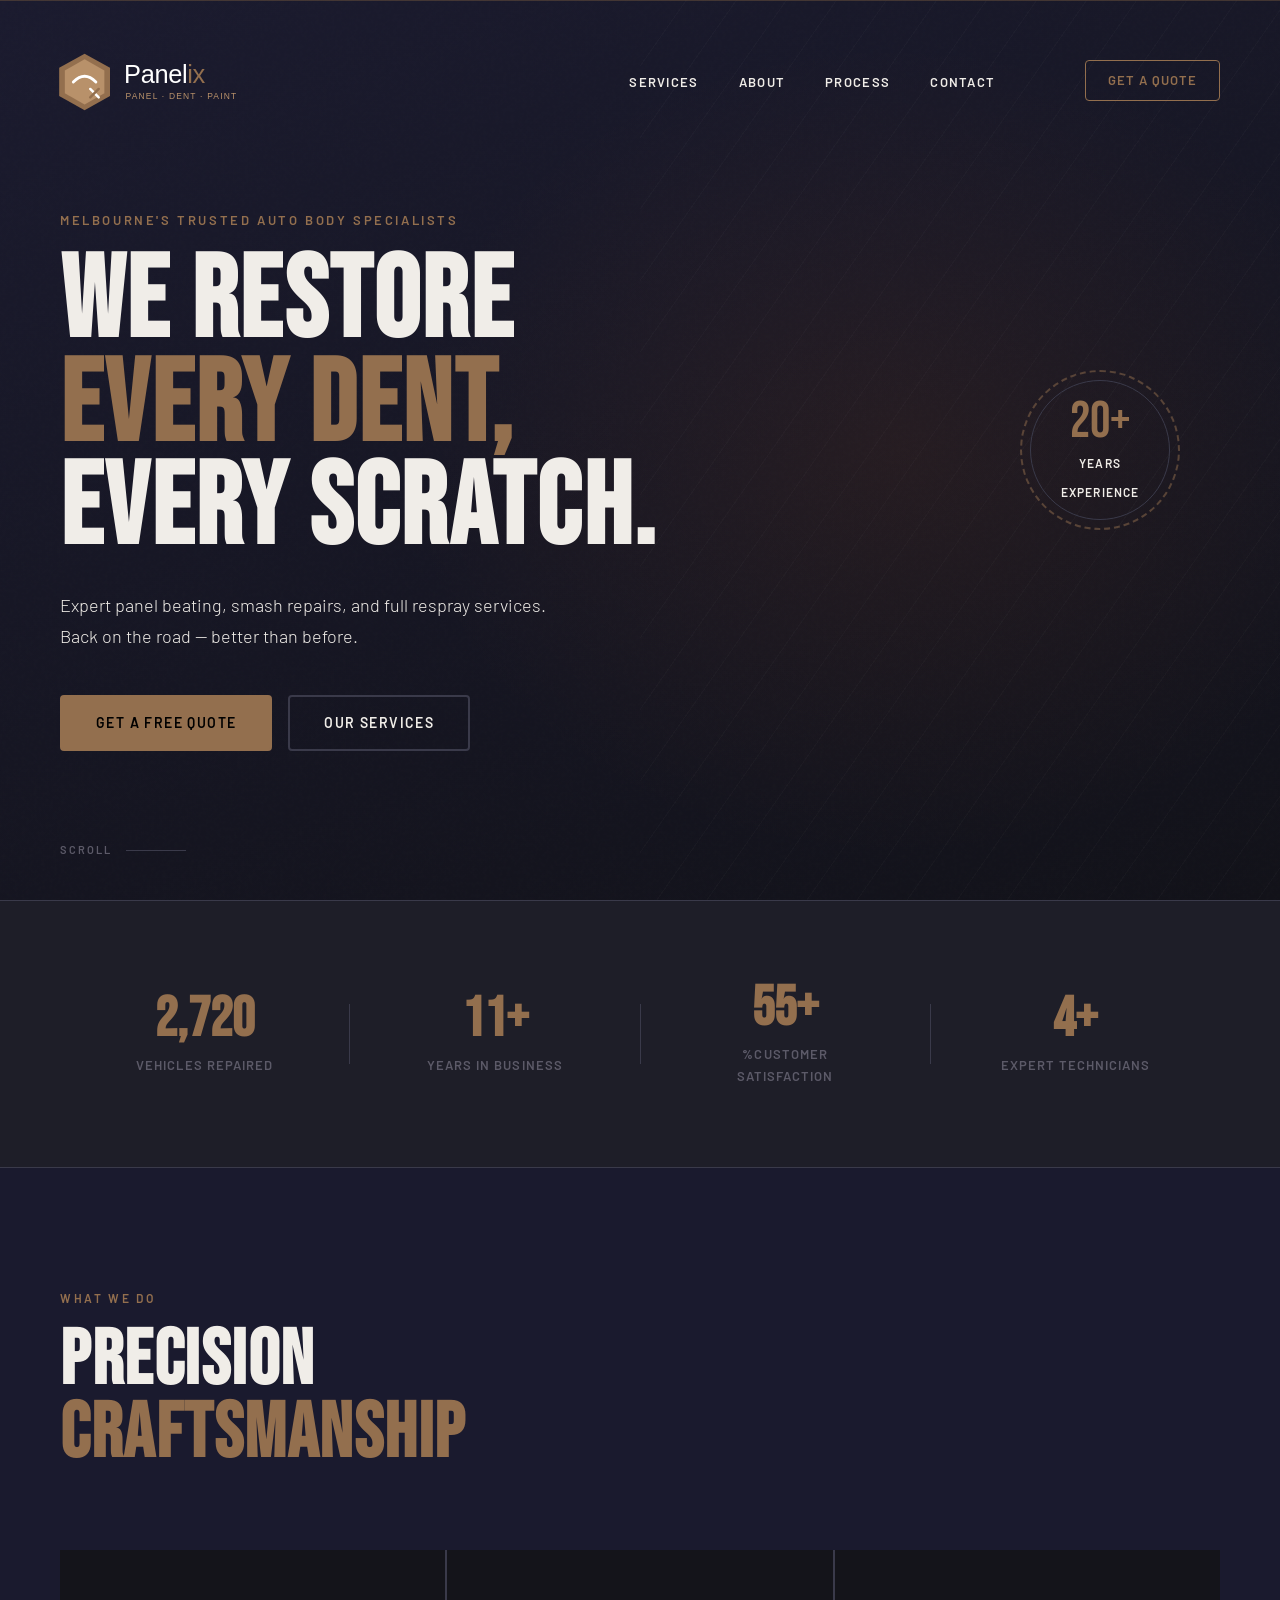
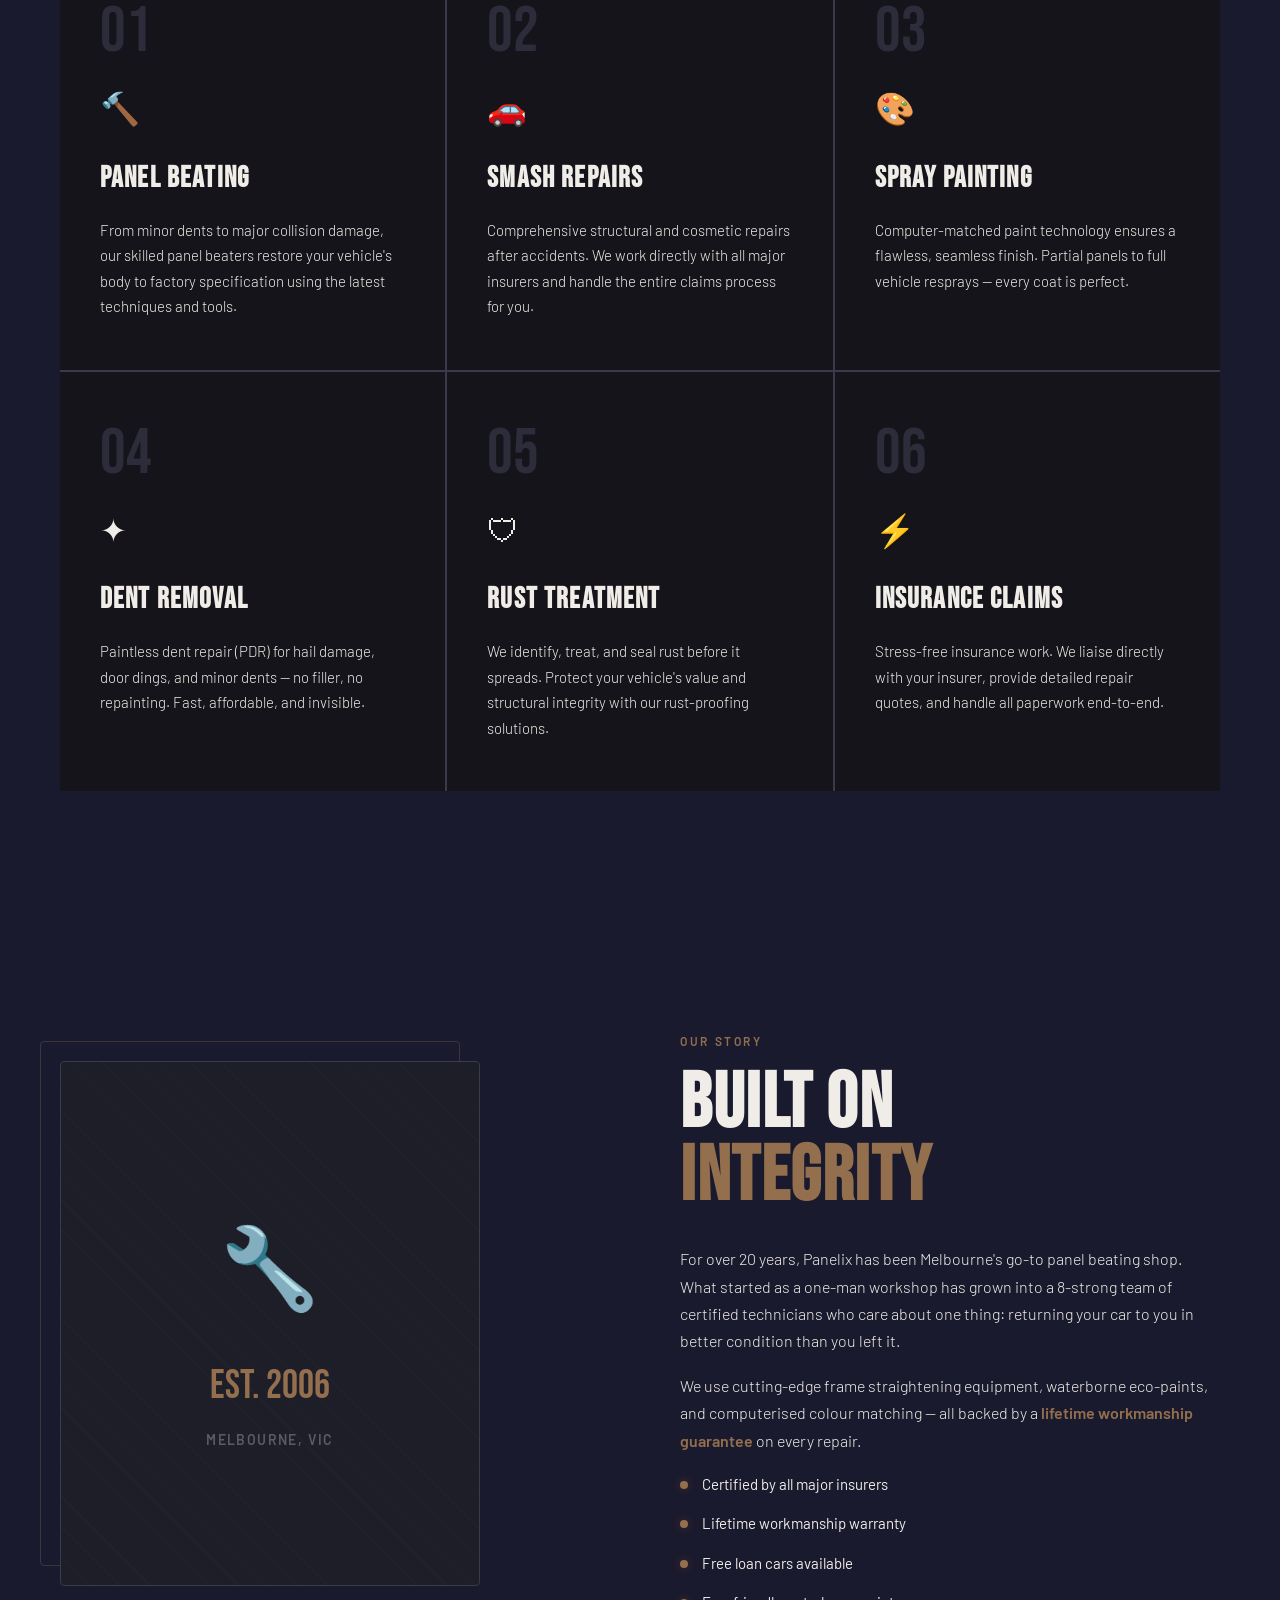
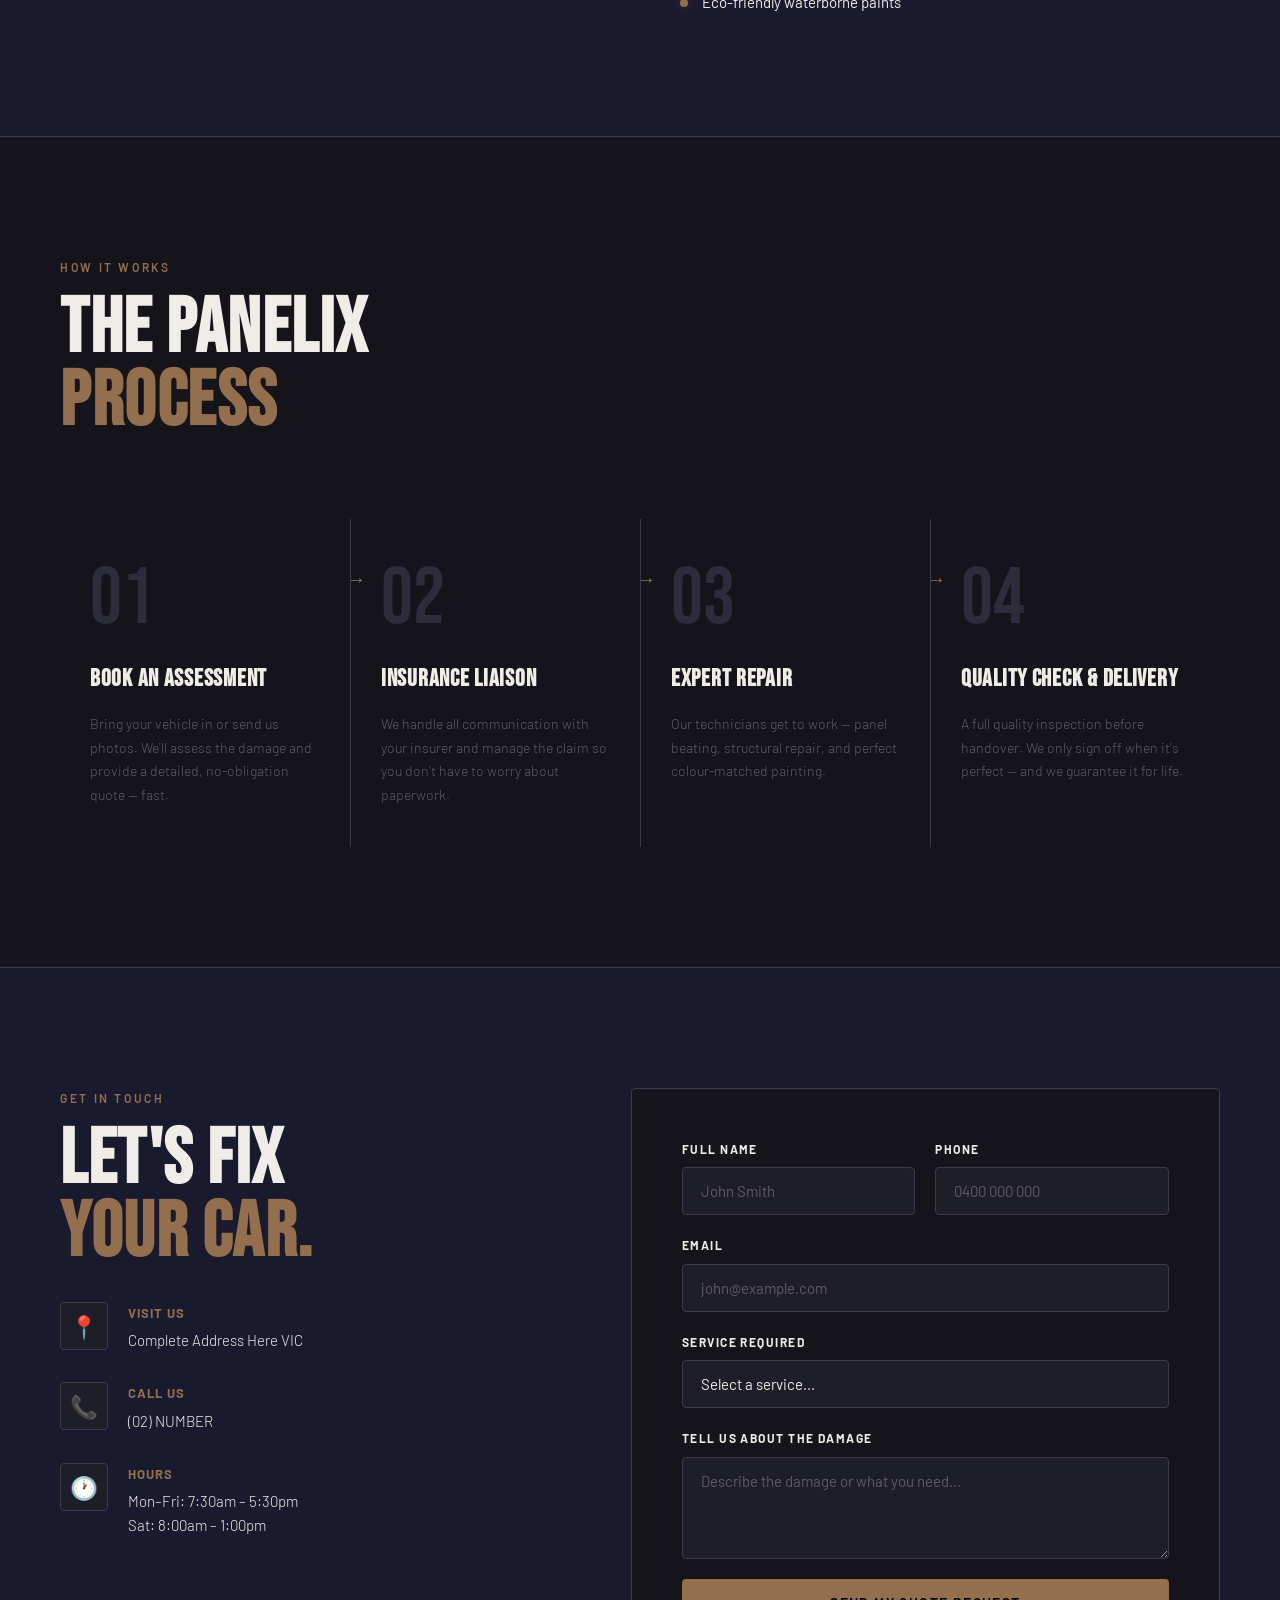
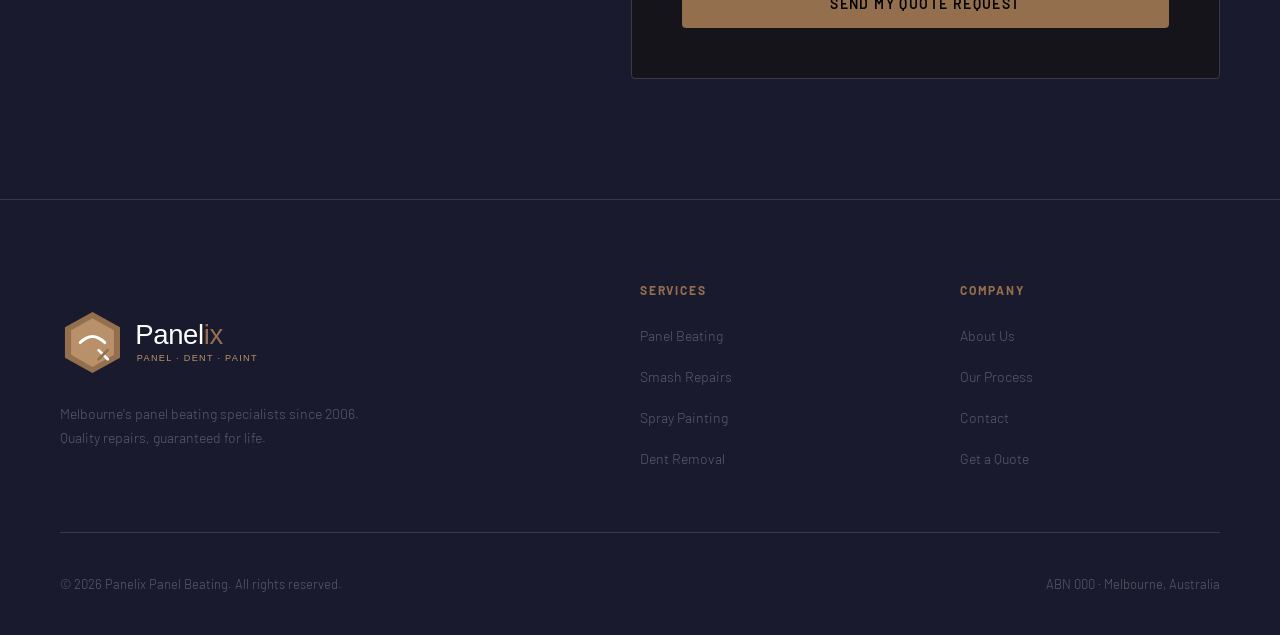
==== commit c4c77294: "initial page updated" ====
--- a/index.html
+++ b/index.html
@@ -3,8 +3,8 @@
 <head>
   <meta charset="UTF-8" />
   <meta name="viewport" content="width=device-width, initial-scale=1.0" />
-  <title>IronForge Panel Beating & Auto Body</title>
-  <link rel="stylesheet" href="styles.css" />
+  <title>Panelix </title>
+  <link rel="stylesheet" href="css_sheet/styles.css" />
   <link rel="preconnect" href="https://fonts.googleapis.com" />
   <link rel="preconnect" href="https://fonts.gstatic.com" crossorigin />
   <link href="https://fonts.googleapis.com/css2?family=Bebas+Neue&family=Barlow:ital,wght@0,300;0,400;0,600;1,300&display=swap" rel="stylesheet" />
@@ -13,10 +13,11 @@
 
   <!-- NAV -->
   <nav class="nav" id="navbar">
-    <div class="nav__logo">
-      <span class="nav__logo-icon">⚙</span>
-      <span>IronForge</span>
-    </div>
+
+      <a href="index.html" class="logo">
+        <img src="images/logo.svg"  alt="AI Privacy Consultancy Logo" class="logo-img">
+      </a>
+
     <ul class="nav__links">
       <li><a href="#services">Services</a></li>
       <li><a href="#about">About</a></li>
@@ -45,7 +46,7 @@
     <div class="hero__noise"></div>
     <div class="hero__sparks" id="sparks"></div>
     <div class="hero__content">
-      <p class="hero__eyebrow reveal">Canberra's Trusted Auto Body Specialists</p>
+      <p class="hero__eyebrow reveal">Melbourne's Trusted Auto Body Specialists</p>
       <h1 class="hero__title reveal reveal--delay-1">
         WE RESTORE<br /><span class="hero__title--accent">EVERY DENT,</span><br />EVERY SCRATCH.
       </h1>
@@ -60,7 +61,7 @@
     <div class="hero__badge">
       <div class="hero__badge-ring"></div>
       <div class="hero__badge-text">
-        <span>25+</span>
+        <span>20+</span>
         <small>Years<br/>Experience</small>
       </div>
     </div>
@@ -78,17 +79,17 @@
     </div>
     <div class="stats__divider"></div>
     <div class="stats__item">
-      <strong class="counter" data-target="25">0</strong>
+      <strong class="counter" data-target="20">0</strong>
       <span>Years in Business</span>
     </div>
     <div class="stats__divider"></div>
     <div class="stats__item">
       <strong class="counter" data-target="98">0</strong>
-      <span>% Customer Satisfaction</span>
+      <span>%Customer Satisfaction</span>
     </div>
     <div class="stats__divider"></div>
     <div class="stats__item">
-      <strong class="counter" data-target="12">0</strong>
+      <strong class="counter" data-target="8">0</strong>
       <span>Expert Technicians</span>
     </div>
   </section>
@@ -160,8 +161,8 @@
         <div class="about__image-inner">
           <div class="about__workshop-visual">
             <div class="workshop-icon">🔧</div>
-            <p>Est. 1999</p>
-            <p class="about__workshop-sub">Canberra, ACT</p>
+            <p>Est. 2006</p>
+            <p class="about__workshop-sub">Melbourne, VIC</p>
           </div>
         </div>
       </div>
@@ -170,7 +171,7 @@
       <p class="section-label reveal">Our Story</p>
       <h2 class="section-title reveal reveal--delay-1">BUILT ON<br /><span>INTEGRITY</span></h2>
       <p class="about__body reveal reveal--delay-2">
-        For over 25 years, IronForge has been Canberra's go-to panel beating shop. What started as a one-man workshop has grown into a 12-strong team of certified technicians who care about one thing: returning your car to you in better condition than you left it.
+        For over 20 years, Panelix has been Melbourne's go-to panel beating shop. What started as a one-man workshop has grown into a 8-strong team of certified technicians who care about one thing: returning your car to you in better condition than you left it.
       </p>
       <p class="about__body reveal reveal--delay-2">
         We use cutting-edge frame straightening equipment, waterborne eco-paints, and computerised colour matching — all backed by a <strong>lifetime workmanship guarantee</strong> on every repair.
@@ -188,7 +189,7 @@
   <section class="process" id="process">
     <div class="process__header">
       <p class="section-label">How It Works</p>
-      <h2 class="section-title reveal">THE IRONFORGE<br /><span>PROCESS</span></h2>
+      <h2 class="section-title reveal">THE PANELIX<br /><span>PROCESS</span></h2>
     </div>
     <div class="process__steps">
       <div class="process__step reveal">
@@ -236,14 +237,14 @@
           <span class="contact__info-icon">📍</span>
           <div>
             <strong>Visit Us</strong>
-            <p>14 Industrial Drive, Fyshwick ACT 2609</p>
+            <p>Complete Address Here VIC</p>
           </div>
         </div>
         <div class="contact__info-item">
           <span class="contact__info-icon">📞</span>
           <div>
             <strong>Call Us</strong>
-            <p>(02) 6123 4567</p>
+            <p>(02) NUMBER</p>
           </div>
         </div>
         <div class="contact__info-item">
@@ -300,8 +301,10 @@
   <footer class="footer">
     <div class="footer__top">
       <div class="footer__brand">
-        <span class="footer__logo">⚙ IronForge</span>
-        <p>Canberra's panel beating specialists since 1999. Quality repairs, guaranteed for life.</p>
+        <a href="index.html" class="logo">
+        <img src="images/logo.svg"  alt="PanelIx" class="logo-img">
+      </a>
+        <p>Melbourne's panel beating specialists since 2006. Quality repairs, guaranteed for life.</p>
       </div>
       <div class="footer__links">
         <h4>Services</h4>
@@ -323,8 +326,8 @@
       </div>
     </div>
     <div class="footer__bottom">
-      <p>© 2026 IronForge Panel Beating. All rights reserved.</p>
-      <p>ABN 12 345 678 901 · Fyshwick, ACT</p>
+      <p>© 2026 Panelix Panel Beating. All rights reserved.</p>
+      <p>ABN 000 · Melbourne, Australia</p>
     </div>
   </footer>
 
--- a/css_sheet/styles.css
+++ b/css_sheet/styles.css
@@ -0,0 +1,950 @@
+/* ======================================
+   IRONFORGE PANEL BEATING — STYLESHEET
+   ====================================== */
+
+/* --- TOKENS --- */
+:root {
+  --steel-darkest: #1a1a2e;
+  --steel-dark: #14141a;
+  --steel-mid: #1e1e28;
+  --steel-light: #2c2c3a;
+  --steel-border: #3a3a4a;
+  --spark: #936f4e;
+  --spark-bright: #fb923c;
+  --spark-glow: rgba(249, 115, 22, 0.25);
+  --text-primary: #f0ede8;
+  --text-secondary: #f0ede8;
+  --text-muted: #5c5a68;
+  --font-display: 'Bebas Neue', sans-serif;
+  --font-body: 'Barlow', sans-serif;
+  --radius: 4px;
+  --transition: 0.35s cubic-bezier(0.25, 0.46, 0.45, 0.94);
+}
+
+/* --- RESET --- */
+*, *::before, *::after { box-sizing: border-box; margin: 0; padding: 0; }
+html { scroll-behavior: smooth; }
+body {
+  background: var(--steel-darkest);
+  color: var(--text-primary);
+  font-family: var(--font-body);
+  font-weight: 300;
+  font-size: 17px;
+  line-height: 1.7;
+  overflow-x: hidden;
+}
+a { color: inherit; text-decoration: none; }
+img { display: block; max-width: 100%; }
+ul { list-style: none; }
+input, textarea, select {
+  font-family: var(--font-body);
+  font-size: 15px;
+}
+
+/* --- SCROLLBAR --- */
+::-webkit-scrollbar { width: 6px; }
+::-webkit-scrollbar-track { background: var(--steel-dark); }
+::-webkit-scrollbar-thumb { background: var(--spark); border-radius: 3px; }
+
+/* ======================================
+   TYPOGRAPHY HELPERS
+   ====================================== */
+.section-label {
+  font-family: var(--font-body);
+  font-size: 12px;
+  font-weight: 600;
+  letter-spacing: 0.22em;
+  text-transform: uppercase;
+  color: var(--spark);
+  margin-bottom: 16px;
+}
+.section-title {
+  font-family: var(--font-display);
+  font-size: clamp(3rem, 6vw, 5.5rem);
+  line-height: 0.95;
+  letter-spacing: 0.02em;
+  color: var(--text-primary);
+  margin-bottom: 32px;
+}
+.section-title span {
+  color: var(--spark);
+}
+
+/* ======================================
+   REVEAL ANIMATIONS
+   ====================================== */
+.reveal {
+  opacity: 0;
+  transform: translateY(36px);
+  transition: opacity 0.7s ease, transform 0.7s ease;
+}
+.reveal--delay-1 { transition-delay: 0.12s; }
+.reveal--delay-2 { transition-delay: 0.24s; }
+.reveal--delay-3 { transition-delay: 0.36s; }
+.revealed {
+  opacity: 1;
+  transform: translateY(0);
+}
+
+/* ======================================
+   BUTTONS
+   ====================================== */
+.btn {
+  display: inline-flex;
+  align-items: center;
+  gap: 10px;
+  padding: 14px 34px;
+  font-family: var(--font-body);
+  font-size: 14px;
+  font-weight: 600;
+  letter-spacing: 0.1em;
+  text-transform: uppercase;
+  border-radius: var(--radius);
+  cursor: pointer;
+  transition: var(--transition);
+  border: 2px solid transparent;
+  position: relative;
+  overflow: hidden;
+}
+.btn::after {
+  content: '';
+  position: absolute;
+  inset: 0;
+  background: rgba(255,255,255,0.06);
+  opacity: 0;
+  transition: opacity 0.2s;
+}
+.btn:hover::after { opacity: 1; }
+.btn--primary {
+  background: var(--spark);
+  color: #000;
+  border-color: var(--spark);
+}
+.btn--primary:hover {
+  background: var(--spark-bright);
+  border-color: var(--spark-bright);
+  transform: translateY(-2px);
+  box-shadow: 0 8px 30px var(--spark-glow);
+}
+.btn--ghost {
+  background: transparent;
+  color: var(--text-primary);
+  border-color: var(--steel-border);
+}
+.btn--ghost:hover {
+  border-color: var(--spark);
+  color: var(--spark);
+  transform: translateY(-2px);
+}
+.btn--full { width: 100%; justify-content: center; }
+
+/* ======================================
+   NAVBAR
+   ====================================== */
+.nav {
+  position: fixed;
+  top: 0; left: 0; right: 0;
+  z-index: 100;
+  display: flex;
+  align-items: center;
+  justify-content: space-between;
+  padding: 24px 60px;
+  transition: background 0.4s ease, padding 0.4s ease, box-shadow 0.4s ease;
+}
+.nav--scrolled {
+  background: rgba(13, 13, 15, 0.95);
+  backdrop-filter: blur(12px);
+  padding: 16px 60px;
+  box-shadow: 0 4px 40px rgba(0,0,0,0.6);
+  border-bottom: 1px solid var(--steel-border);
+}
+.nav__logo {
+  display: flex;
+  align-items: center;
+  gap: 10px;
+  font-family: var(--font-display);
+  font-size: 1.8rem;
+  letter-spacing: 0.05em;
+  color: var(--text-primary);
+}
+.nav__logo-icon {
+  color: var(--spark);
+  display: inline-block;
+  animation: spinSlow 8s linear infinite;
+}
+@keyframes spinSlow { to { transform: rotate(360deg); } }
+.nav__links {
+  display: flex;
+  gap: 40px;
+}
+.nav__links a {
+  font-size: 13px;
+  font-weight: 600;
+  letter-spacing: 0.1em;
+  text-transform: uppercase;
+  color: var(--text-secondary);
+  transition: color 0.25s;
+  position: relative;
+}
+.nav__links a::after {
+  content: '';
+  position: absolute;
+  bottom: -4px; left: 0;
+  width: 0; height: 2px;
+  background: var(--spark);
+  transition: width 0.3s;
+}
+.nav__links a:hover { color: var(--text-primary); }
+.nav__links a:hover::after { width: 100%; }
+.nav__cta {
+  font-size: 13px;
+  font-weight: 600;
+  letter-spacing: 0.08em;
+  text-transform: uppercase;
+  color: var(--spark);
+  border: 1.5px solid var(--spark);
+  padding: 8px 22px;
+  border-radius: var(--radius);
+  transition: var(--transition);
+}
+.nav__cta:hover {
+  background: var(--spark);
+  color: #000;
+}
+.nav__hamburger {
+  display: none;
+  flex-direction: column;
+  gap: 5px;
+  background: none;
+  border: none;
+  cursor: pointer;
+  padding: 4px;
+}
+.nav__hamburger span {
+  display: block;
+  width: 26px; height: 2px;
+  background: var(--text-primary);
+  transition: var(--transition);
+  transform-origin: center;
+}
+.nav__hamburger.open span:nth-child(1) { transform: translateY(7px) rotate(45deg); }
+.nav__hamburger.open span:nth-child(2) { opacity: 0; }
+.nav__hamburger.open span:nth-child(3) { transform: translateY(-7px) rotate(-45deg); }
+
+/* Mobile Menu */
+.mobile-menu {
+  position: fixed;
+  top: 0; left: 0; right: 0;
+  background: var(--steel-dark);
+  z-index: 99;
+  padding: 90px 40px 40px;
+  transform: translateY(-100%);
+  transition: transform 0.4s cubic-bezier(0.77, 0, 0.18, 1);
+  border-bottom: 2px solid var(--spark);
+}
+.mobile-menu.open { transform: translateY(0); }
+.mobile-menu ul { display: flex; flex-direction: column; gap: 20px; }
+.mobile-link {
+  font-family: var(--font-display);
+  font-size: 2rem;
+  color: var(--text-secondary);
+  transition: color 0.2s;
+}
+.mobile-link:hover { color: var(--spark); }
+.mobile-link--cta {
+  color: var(--spark);
+  border: 1.5px solid var(--spark);
+  padding: 12px 30px;
+  display: inline-block;
+  margin-top: 10px;
+  font-size: 1.4rem;
+}
+
+.logo-img {
+  width: 550px;   /* adjust as needed */
+  margin-left: -70px;
+  height: auto;   /* keeps aspect ratio */
+}
+
+/* ======================================
+   HERO
+   ====================================== */
+.hero {
+  min-height: 100vh;
+  display: flex;
+  align-items: center;
+  position: relative;
+  overflow: hidden;
+  padding: 140px 60px 80px;
+  background:
+    radial-gradient(ellipse 60% 70% at 70% 50%, rgba(249,115,22,0.07) 0%, transparent 65%),
+    linear-gradient(160deg, var(--steel-darkest) 0%, #111118 100%);
+}
+
+/* Noise texture overlay */
+.hero__noise {
+  position: absolute;
+  inset: 0;
+  background-image: url("data:image/svg+xml,%3Csvg viewBox='0 0 256 256' xmlns='http://www.w3.org/2000/svg'%3E%3Cfilter id='noise'%3E%3CfeTurbulence type='fractalNoise' baseFrequency='0.9' numOctaves='4' stitchTiles='stitch'/%3E%3C/filter%3E%3Crect width='100%25' height='100%25' filter='url(%23noise)' opacity='0.04'/%3E%3C/svg%3E");
+  pointer-events: none;
+  opacity: 0.4;
+}
+
+/* Diagonal rule lines */
+.hero::before {
+  content: '';
+  position: absolute;
+  top: -10%; right: -5%;
+  width: 55%;
+  height: 120%;
+  background: repeating-linear-gradient(
+    -55deg,
+    transparent,
+    transparent 40px,
+    rgba(255,255,255,0.018) 40px,
+    rgba(255,255,255,0.018) 41px
+  );
+  pointer-events: none;
+}
+
+/* Sparks */
+.hero__sparks {
+  position: absolute;
+  inset: 0;
+  pointer-events: none;
+  overflow: hidden;
+}
+.spark {
+  position: absolute;
+  bottom: 30%;
+  border-radius: 50%;
+  background: var(--spark);
+  box-shadow: 0 0 6px 2px var(--spark-glow);
+  animation: sparkRise linear forwards;
+}
+@keyframes sparkRise {
+  0%   { transform: translate(0, 0) scale(1); opacity: 1; }
+  60%  { opacity: 0.8; }
+  100% { transform: translate(calc(var(--dx, 40px)), -200px) scale(0); opacity: 0; }
+}
+.spark { --dx: calc((var(--r, 0.5) - 0.5) * 120px); }
+
+.hero__content {
+  position: relative;
+  z-index: 2;
+  max-width: 760px;
+}
+.hero__eyebrow {
+  font-size: 13px;
+  font-weight: 600;
+  letter-spacing: 0.2em;
+  text-transform: uppercase;
+  color: var(--spark);
+  margin-bottom: 20px;
+}
+.hero__title {
+  font-family: var(--font-display);
+  font-size: clamp(4rem, 9vw, 9rem);
+  line-height: 0.9;
+  letter-spacing: 0.02em;
+  color: var(--text-primary);
+  margin-bottom: 28px;
+}
+.hero__title--accent { color: var(--spark); }
+.hero__sub {
+  font-size: 18px;
+  color: var(--text-secondary);
+  max-width: 520px;
+  margin-bottom: 44px;
+  font-weight: 300;
+}
+.hero__actions {
+  display: flex;
+  gap: 16px;
+  flex-wrap: wrap;
+}
+
+/* Badge */
+.hero__badge {
+  position: absolute;
+  right: 100px;
+  top: 50%;
+  transform: translateY(-50%);
+  width: 160px; height: 160px;
+  display: flex;
+  align-items: center;
+  justify-content: center;
+  z-index: 2;
+}
+.hero__badge-ring {
+  position: absolute;
+  inset: 0;
+  border: 2px dashed var(--spark);
+  border-radius: 50%;
+  opacity: 0.5;
+  animation: rotateSlow 20s linear infinite;
+}
+@keyframes rotateSlow { to { transform: rotate(360deg); } }
+.hero__badge::before {
+  content: '';
+  position: absolute;
+  inset: 10px;
+  border: 1px solid var(--steel-border);
+  border-radius: 50%;
+}
+.hero__badge-text {
+  text-align: center;
+  position: relative;
+  z-index: 1;
+}
+.hero__badge-text span {
+  display: block;
+  font-family: var(--font-display);
+  font-size: 3.2rem;
+  color: var(--spark);
+  line-height: 1;
+}
+.hero__badge-text small {
+  font-size: 12px;
+  font-weight: 600;
+  letter-spacing: 0.1em;
+  text-transform: uppercase;
+  color: var(--text-secondary);
+  line-height: 1.4;
+}
+
+/* Scroll hint */
+.hero__scroll-hint {
+  position: absolute;
+  bottom: 40px; left: 60px;
+  display: flex;
+  align-items: center;
+  gap: 14px;
+  font-size: 11px;
+  font-weight: 600;
+  letter-spacing: 0.18em;
+  text-transform: uppercase;
+  color: var(--text-muted);
+  z-index: 2;
+}
+.hero__scroll-line {
+  width: 60px;
+  height: 1px;
+  background: var(--steel-border);
+  position: relative;
+  overflow: hidden;
+}
+.hero__scroll-line::after {
+  content: '';
+  position: absolute;
+  top: 0; left: -100%;
+  width: 100%; height: 100%;
+  background: var(--spark);
+  animation: scrollSlide 2s ease-in-out infinite;
+}
+@keyframes scrollSlide {
+  0%   { left: -100%; }
+  50%  { left: 0%; }
+  100% { left: 100%; }
+}
+
+/* ======================================
+   STATS
+   ====================================== */
+.stats {
+  display: flex;
+  align-items: center;
+  justify-content: center;
+  gap: 0;
+  padding: 60px;
+  background: var(--steel-mid);
+  border-top: 1px solid var(--steel-border);
+  border-bottom: 1px solid var(--steel-border);
+  flex-wrap: wrap;
+}
+.stats__item {
+  display: flex;
+  flex-direction: column;
+  align-items: center;
+  gap: 6px;
+  padding: 20px 60px;
+  text-align: center;
+  flex: 1;
+  min-width: 160px;
+}
+.stats__item strong {
+  font-family: var(--font-display);
+  font-size: 3.5rem;
+  color: var(--spark);
+  line-height: 1;
+}
+.stats__item span {
+  font-size: 13px;
+  font-weight: 600;
+  letter-spacing: 0.08em;
+  text-transform: uppercase;
+  color: var(--text-muted);
+}
+.stats__divider {
+  width: 1px;
+  height: 60px;
+  background: var(--steel-border);
+}
+
+/* ======================================
+   SERVICES
+   ====================================== */
+.services {
+  padding: 120px 60px;
+  max-width: 1300px;
+  margin: 0 auto;
+}
+.services__header {
+  margin-bottom: 80px;
+}
+.services__grid {
+  display: grid;
+  grid-template-columns: repeat(3, 1fr);
+  gap: 2px;
+  background: var(--steel-border);
+}
+.service-card {
+  background: var(--steel-dark);
+  padding: 50px 40px;
+  position: relative;
+  overflow: hidden;
+  transition: background 0.3s ease, transform 0.3s ease;
+}
+.service-card:hover {
+  background: var(--steel-mid);
+  transform: translateY(-4px);
+  z-index: 1;
+}
+.service-card::before {
+  content: '';
+  position: absolute;
+  top: 0; left: 0;
+  width: 0; height: 3px;
+  background: var(--spark);
+  transition: width 0.4s ease;
+}
+.service-card:hover::before { width: 100%; }
+.service-card__num {
+  font-family: var(--font-display);
+  font-size: 4rem;
+  color: var(--steel-light);
+  line-height: 1;
+  margin-bottom: 16px;
+  transition: color 0.3s;
+}
+.service-card:hover .service-card__num { color: var(--spark); opacity: 0.4; }
+.service-card__icon {
+  font-size: 2rem;
+  margin-bottom: 20px;
+  display: block;
+}
+.service-card h3 {
+  font-family: var(--font-display);
+  font-size: 1.8rem;
+  letter-spacing: 0.04em;
+  color: var(--text-primary);
+  margin-bottom: 14px;
+}
+.service-card p {
+  font-size: 15px;
+  color: var(--text-secondary);
+  line-height: 1.7;
+}
+.service-card__bar {
+  position: absolute;
+  bottom: 0; left: 0;
+  height: 2px;
+  width: 0;
+  background: linear-gradient(90deg, var(--spark), transparent);
+  transition: width 0.6s ease;
+}
+.service-card:hover .service-card__bar { width: 100%; }
+
+/* ======================================
+   ABOUT
+   ====================================== */
+.about {
+  display: grid;
+  grid-template-columns: 1fr 1fr;
+  gap: 80px;
+  padding: 120px 60px;
+  max-width: 1300px;
+  margin: 0 auto;
+  align-items: center;
+}
+.about__image-block {
+  position: relative;
+  aspect-ratio: 4/5;
+  max-width: 420px;
+}
+.about__image-accent {
+  position: absolute;
+  top: -20px; left: -20px;
+  right: 20px; bottom: 20px;
+  border: 1px solid var(--spark);
+  opacity: 0.3;
+  border-radius: var(--radius);
+}
+.about__image-inner {
+  position: absolute;
+  inset: 0;
+  background: var(--steel-mid);
+  border-radius: var(--radius);
+  display: flex;
+  align-items: center;
+  justify-content: center;
+  border: 1px solid var(--steel-border);
+  overflow: hidden;
+}
+.about__image-inner::before {
+  content: '';
+  position: absolute;
+  inset: 0;
+  background: repeating-linear-gradient(
+    45deg,
+    transparent,
+    transparent 20px,
+    rgba(255,255,255,0.015) 20px,
+    rgba(255,255,255,0.015) 21px
+  );
+}
+.about__workshop-visual {
+  text-align: center;
+  position: relative;
+  z-index: 1;
+}
+.workshop-icon {
+  font-size: 5rem;
+  display: block;
+  margin-bottom: 20px;
+  animation: wrenchRock 3s ease-in-out infinite;
+}
+@keyframes wrenchRock {
+  0%, 100% { transform: rotate(-10deg); }
+  50% { transform: rotate(10deg); }
+}
+.about__workshop-visual p {
+  font-family: var(--font-display);
+  font-size: 2.5rem;
+  color: var(--spark);
+}
+.about__workshop-sub {
+  font-size: 14px !important;
+  font-family: var(--font-body) !important;
+  color: var(--text-muted) !important;
+  font-weight: 600;
+  letter-spacing: 0.1em;
+  text-transform: uppercase;
+  margin-top: 8px !important;
+}
+.about__body {
+  color: var(--text-secondary);
+  margin-bottom: 18px;
+  font-size: 16px;
+}
+.about__body strong { color: var(--spark); font-weight: 600; }
+.about__features {
+  display: flex;
+  flex-direction: column;
+  gap: 14px;
+}
+.about__features li {
+  display: flex;
+  align-items: center;
+  gap: 14px;
+  font-size: 15px;
+  font-weight: 400;
+  color: var(--text-secondary);
+}
+.feature-dot {
+  width: 8px; height: 8px;
+  background: var(--spark);
+  border-radius: 50%;
+  flex-shrink: 0;
+  box-shadow: 0 0 8px var(--spark-glow);
+}
+
+/* ======================================
+   PROCESS
+   ====================================== */
+.process {
+  padding: 120px 60px;
+  background: var(--steel-dark);
+  border-top: 1px solid var(--steel-border);
+  border-bottom: 1px solid var(--steel-border);
+}
+.process__header {
+  max-width: 1300px;
+  margin: 0 auto 80px;
+}
+.process__steps {
+  max-width: 1300px;
+  margin: 0 auto;
+  display: grid;
+  grid-template-columns: repeat(4, 1fr);
+  gap: 0;
+}
+.process__step {
+  padding: 40px 30px;
+  border-left: 1px solid var(--steel-border);
+  position: relative;
+  transition: background 0.3s;
+}
+.process__step:first-child { border-left: none; }
+.process__step:hover { background: rgba(249,115,22,0.04); }
+.process__step-num {
+  font-family: var(--font-display);
+  font-size: 5rem;
+  color: var(--steel-light);
+  line-height: 1;
+  margin-bottom: 20px;
+  transition: color 0.3s;
+}
+.process__step:hover .process__step-num { color: var(--spark); opacity: 0.5; }
+.process__step h3 {
+  font-family: var(--font-display);
+  font-size: 1.5rem;
+  letter-spacing: 0.03em;
+  color: var(--text-primary);
+  margin-bottom: 12px;
+}
+.process__step p {
+  font-size: 14px;
+  color: var(--text-muted);
+  line-height: 1.7;
+}
+.process__step-arrow {
+  position: absolute;
+  top: 40px; right: -16px;
+  font-size: 1.2rem;
+  color: var(--spark);
+  z-index: 1;
+  background: var(--steel-dark);
+  padding: 4px 0;
+}
+.process__step-arrow.last { display: none; }
+
+/* ======================================
+   CONTACT
+   ====================================== */
+.contact {
+  display: grid;
+  grid-template-columns: 1fr 1.2fr;
+  gap: 80px;
+  padding: 120px 60px;
+  max-width: 1300px;
+  margin: 0 auto;
+  align-items: start;
+}
+.contact__info {
+  display: flex;
+  flex-direction: column;
+  gap: 30px;
+  margin-top: 20px;
+}
+.contact__info-item {
+  display: flex;
+  gap: 20px;
+  align-items: flex-start;
+}
+.contact__info-icon {
+  font-size: 1.4rem;
+  width: 48px; height: 48px;
+  background: var(--steel-mid);
+  border: 1px solid var(--steel-border);
+  border-radius: var(--radius);
+  display: flex;
+  align-items: center;
+  justify-content: center;
+  flex-shrink: 0;
+}
+.contact__info-item strong {
+  display: block;
+  font-size: 13px;
+  font-weight: 700;
+  letter-spacing: 0.08em;
+  text-transform: uppercase;
+  color: var(--spark);
+  margin-bottom: 4px;
+}
+.contact__info-item p {
+  font-size: 15px;
+  color: var(--text-secondary);
+  line-height: 1.6;
+}
+
+/* Form */
+.contact__form {
+  background: var(--steel-dark);
+  border: 1px solid var(--steel-border);
+  border-radius: var(--radius);
+  padding: 50px;
+}
+.form__row {
+  display: grid;
+  grid-template-columns: 1fr 1fr;
+  gap: 20px;
+}
+.form__group {
+  display: flex;
+  flex-direction: column;
+  gap: 8px;
+  margin-bottom: 20px;
+}
+.form__group label {
+  font-size: 12px;
+  font-weight: 700;
+  letter-spacing: 0.12em;
+  text-transform: uppercase;
+  color: var(--text-secondary);
+}
+.form__group input,
+.form__group select,
+.form__group textarea {
+  background: var(--steel-mid);
+  border: 1.5px solid var(--steel-border);
+  border-radius: var(--radius);
+  padding: 14px 18px;
+  color: var(--text-primary);
+  outline: none;
+  transition: border-color 0.25s, box-shadow 0.25s;
+  resize: vertical;
+  -webkit-appearance: none;
+}
+.form__group input:focus,
+.form__group select:focus,
+.form__group textarea:focus {
+  border-color: var(--spark);
+  box-shadow: 0 0 0 3px var(--spark-glow);
+}
+.form__group input::placeholder,
+.form__group textarea::placeholder {
+  color: var(--text-muted);
+}
+.form__group select option {
+  background: var(--steel-mid);
+  color: var(--text-primary);
+}
+.form__success {
+  margin-top: 16px;
+  padding: 14px 20px;
+  background: rgba(34, 197, 94, 0.1);
+  border: 1px solid rgba(34, 197, 94, 0.3);
+  border-radius: var(--radius);
+  color: #4ade80;
+  font-size: 14px;
+  font-weight: 600;
+  display: none;
+}
+.form__success.visible { display: block; animation: fadeIn 0.4s ease; }
+@keyframes fadeIn { from { opacity: 0; transform: translateY(-8px); } to { opacity: 1; transform: translateY(0); } }
+
+/* ======================================
+   FOOTER
+   ====================================== */
+.footer {
+  background: var(--steel-darkest);
+  border-top: 1px solid var(--steel-border);
+  padding: 80px 60px 40px;
+}
+.footer__top {
+  display: grid;
+  grid-template-columns: 2fr 1fr 1fr;
+  gap: 60px;
+  margin-bottom: 60px;
+}
+.footer__logo {
+  font-family: var(--font-display);
+  font-size: 2rem;
+  color: var(--text-primary);
+  display: block;
+  margin-bottom: 16px;
+}
+.footer__brand p {
+  font-size: 14px;
+  color: var(--text-muted);
+  max-width: 300px;
+  line-height: 1.7;
+}
+.footer__links h4 {
+  font-size: 12px;
+  font-weight: 700;
+  letter-spacing: 0.15em;
+  text-transform: uppercase;
+  color: var(--spark);
+  margin-bottom: 20px;
+}
+.footer__links ul {
+  display: flex;
+  flex-direction: column;
+  gap: 12px;
+}
+.footer__links a {
+  font-size: 14px;
+  color: var(--text-muted);
+  transition: color 0.2s;
+}
+.footer__links a:hover { color: var(--text-primary); }
+.footer__bottom {
+  display: flex;
+  justify-content: space-between;
+  align-items: center;
+  padding-top: 40px;
+  border-top: 1px solid var(--steel-border);
+  font-size: 13px;
+  color: var(--text-muted);
+  gap: 20px;
+  flex-wrap: wrap;
+}
+
+/* ======================================
+   RESPONSIVE
+   ====================================== */
+@media (max-width: 1100px) {
+  .services__grid { grid-template-columns: repeat(2, 1fr); }
+  .process__steps { grid-template-columns: repeat(2, 1fr); }
+  .process__step { border-left: 1px solid var(--steel-border); }
+  .process__step-arrow { display: none; }
+  .hero__badge { right: 40px; }
+}
+
+@media (max-width: 900px) {
+  .nav { padding: 20px 30px; }
+  .nav--scrolled { padding: 14px 30px; }
+  .nav__links, .nav__cta { display: none; }
+  .nav__hamburger { display: flex; }
+  .hero { padding: 120px 30px 80px; }
+  .hero__badge { display: none; }
+  .about {
+    grid-template-columns: 1fr;
+    gap: 50px;
+    padding: 80px 30px;
+  }
+  .about__image-block { max-width: 100%; aspect-ratio: 16/9; }
+  .contact {
+    grid-template-columns: 1fr;
+    padding: 80px 30px;
+  }
+  .footer__top { grid-template-columns: 1fr 1fr; gap: 40px; }
+  .footer { padding: 60px 30px 30px; }
+}
+
+@media (max-width: 640px) {
+  .services { padding: 80px 20px; }
+  .services__grid { grid-template-columns: 1fr; }
+  .stats { padding: 40px 20px; }
+  .stats__item { padding: 20px 30px; }
+  .stats__divider { display: none; }
+  .process { padding: 80px 20px; }
+  .process__steps { grid-template-columns: 1fr; }
+  .footer__top { grid-template-columns: 1fr; }
+  .hero__title { font-size: 3.5rem; }
+  .form__row { grid-template-columns: 1fr; }
+  .contact__form { padding: 30px 20px; }
+  .hero__scroll-hint { display: none; }
+}
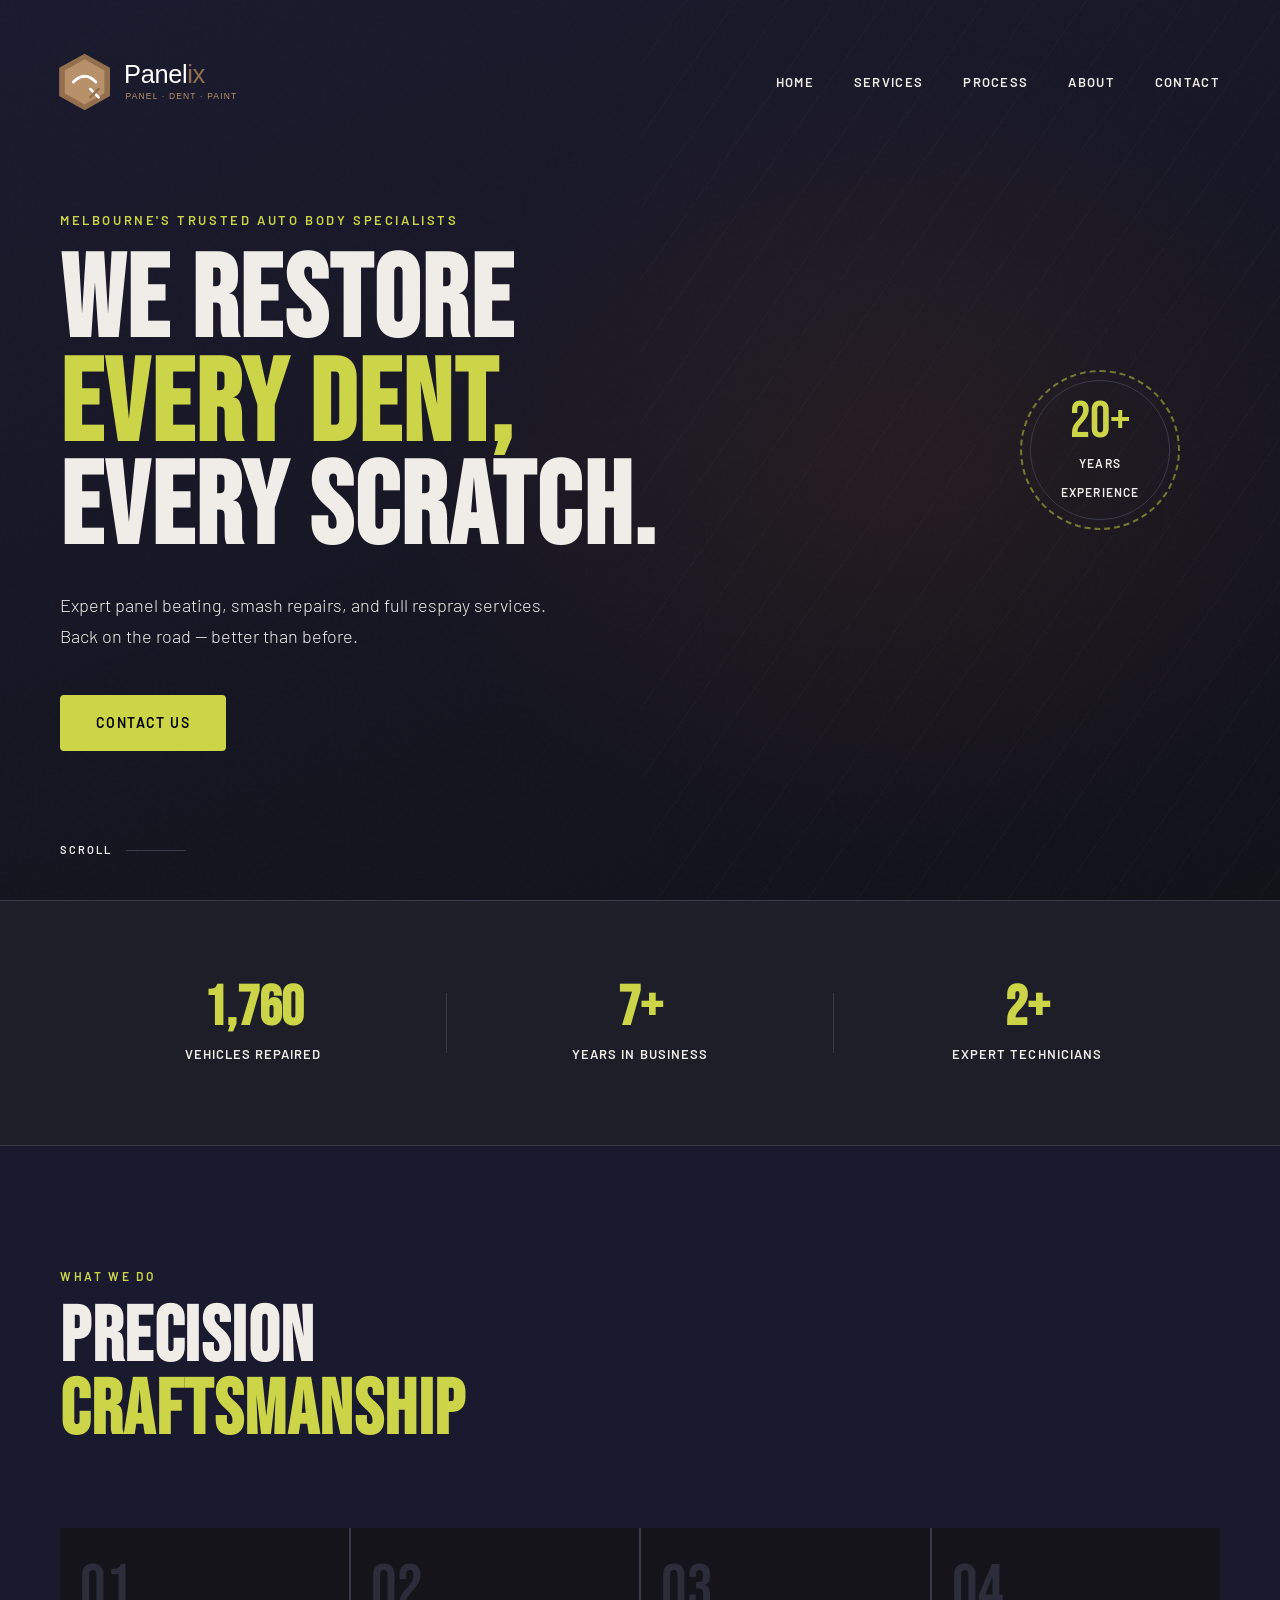
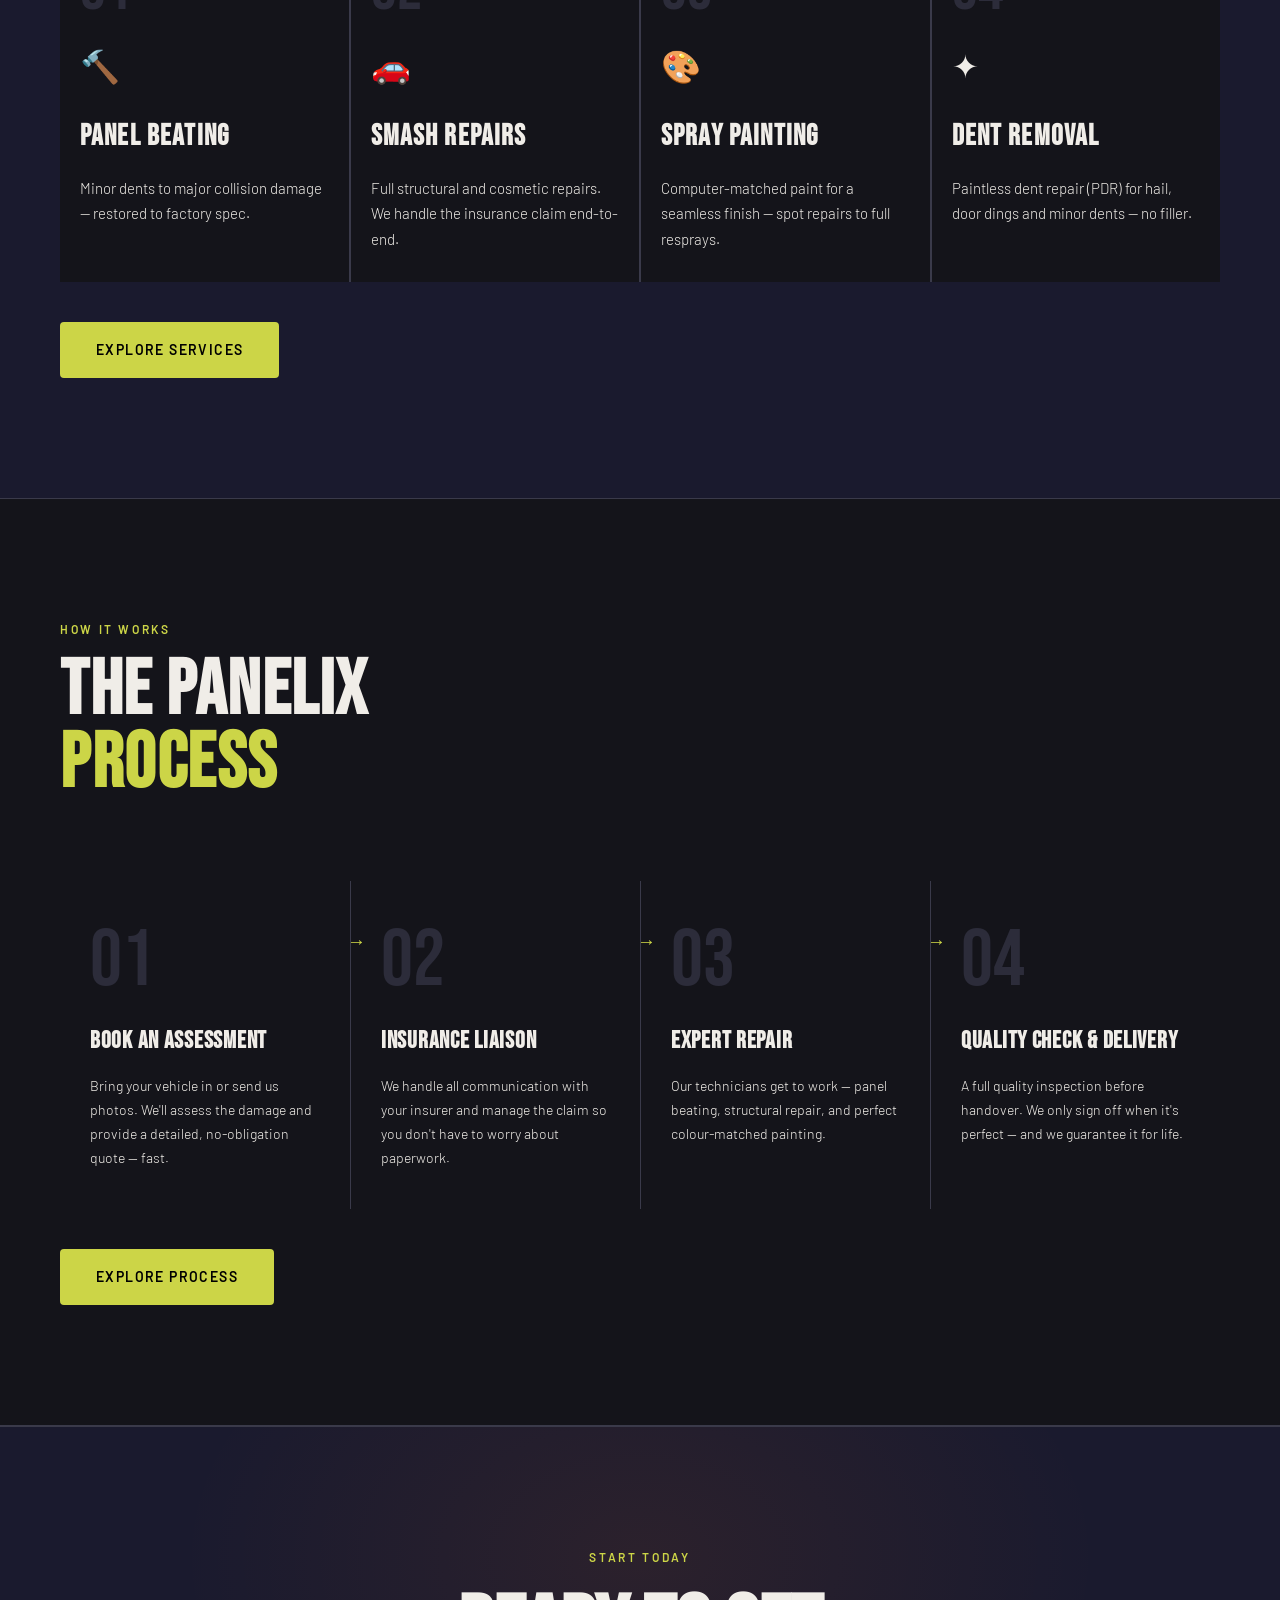
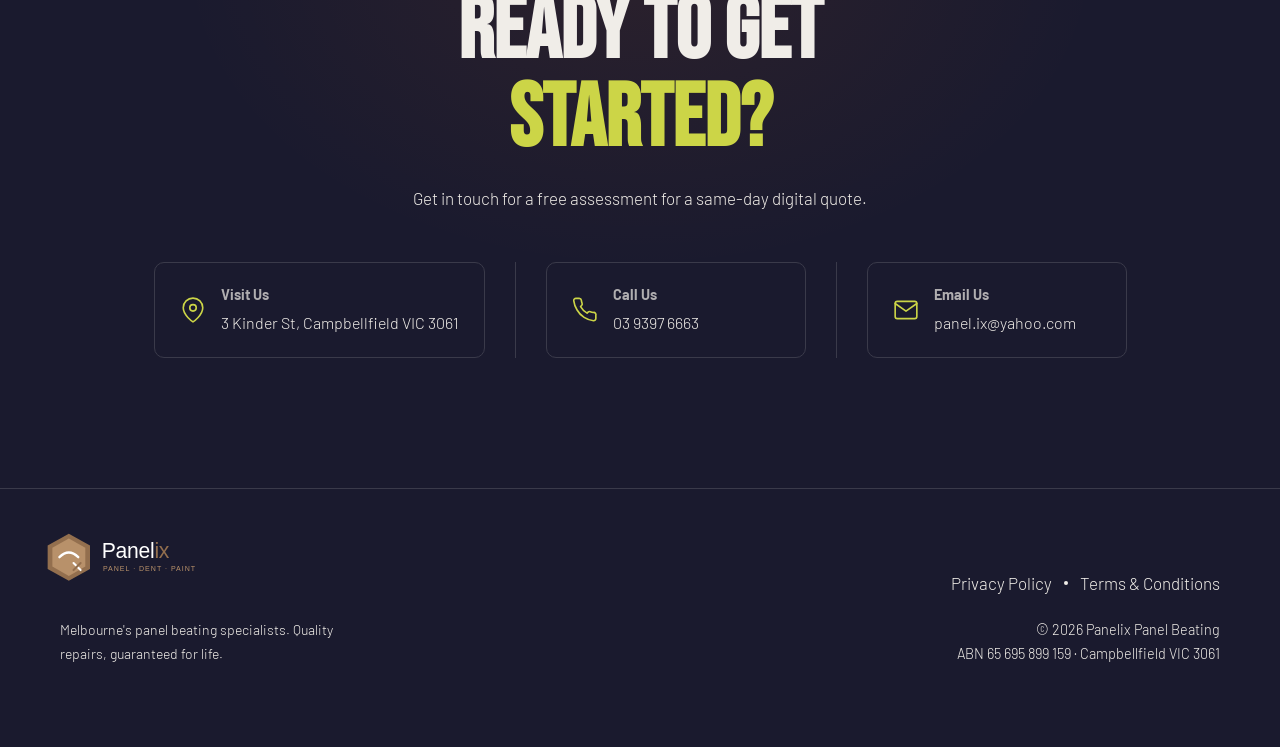
==== commit 253bd494: "main pages updated" ====
--- a/index.html
+++ b/index.html
@@ -19,27 +19,20 @@
       </a>
 
     <ul class="nav__links">
-      <li><a href="#services">Services</a></li>
-      <li><a href="#about">About</a></li>
-      <li><a href="#process">Process</a></li>
+      <li><a href="index.html">Home</a></li>
+      <li><a href="services.html">Services</a></li>
+      <li><a href="process.html">Process</a></li>
+      <li><a href="about.html">About</a></li>
       <li><a href="#contact">Contact</a></li>
     </ul>
-    <a href="#contact" class="nav__cta">Get a Quote</a>
+
     <button class="nav__hamburger" id="hamburger" aria-label="Toggle menu">
       <span></span><span></span><span></span>
     </button>
   </nav>
 
   <!-- Mobile Menu -->
-  <div class="mobile-menu" id="mobileMenu">
-    <ul>
-      <li><a href="#services" class="mobile-link">Services</a></li>
-      <li><a href="#about" class="mobile-link">About</a></li>
-      <li><a href="#process" class="mobile-link">Process</a></li>
-      <li><a href="#contact" class="mobile-link">Contact</a></li>
-      <li><a href="#contact" class="mobile-link mobile-link--cta">Get a Quote</a></li>
-    </ul>
-  </div>
+
 
   <!-- HERO -->
   <section class="hero">
@@ -54,8 +47,7 @@
         Expert panel beating, smash repairs, and full respray services. Back on the road — better than before.
       </p>
       <div class="hero__actions reveal reveal--delay-3">
-        <a href="#contact" class="btn btn--primary">Get a Free Quote</a>
-        <a href="#services" class="btn btn--ghost">Our Services</a>
+        <a href="#contact" class="btn btn--primary">Contact Us</a>
       </div>
     </div>
     <div class="hero__badge">
@@ -84,106 +76,60 @@
     </div>
     <div class="stats__divider"></div>
     <div class="stats__item">
-      <strong class="counter" data-target="98">0</strong>
-      <span>%Customer Satisfaction</span>
-    </div>
-    <div class="stats__divider"></div>
-    <div class="stats__item">
       <strong class="counter" data-target="8">0</strong>
       <span>Expert Technicians</span>
     </div>
   </section>
 
   <!-- SERVICES -->
-  <section class="services" id="services">
-    <div class="services__header">
-      <p class="section-label">What We Do</p>
-      <h2 class="section-title reveal">PRECISION<br/><span>CRAFTSMANSHIP</span></h2>
-    </div>
-    <div class="services__grid">
-
-      <div class="service-card reveal">
-        <div class="service-card__num">01</div>
-        <div class="service-card__icon">🔨</div>
-        <h3>Panel Beating</h3>
-        <p>From minor dents to major collision damage, our skilled panel beaters restore your vehicle's body to factory specification using the latest techniques and tools.</p>
-        <div class="service-card__bar"></div>
-      </div>
-
-      <div class="service-card reveal reveal--delay-1">
-        <div class="service-card__num">02</div>
-        <div class="service-card__icon">🚗</div>
-        <h3>Smash Repairs</h3>
-        <p>Comprehensive structural and cosmetic repairs after accidents. We work directly with all major insurers and handle the entire claims process for you.</p>
-        <div class="service-card__bar"></div>
-      </div>
-
-      <div class="service-card reveal reveal--delay-2">
-        <div class="service-card__num">03</div>
-        <div class="service-card__icon">🎨</div>
-        <h3>Spray Painting</h3>
-        <p>Computer-matched paint technology ensures a flawless, seamless finish. Partial panels to full vehicle resprays — every coat is perfect.</p>
-        <div class="service-card__bar"></div>
-      </div>
-
-      <div class="service-card reveal reveal--delay-1">
-        <div class="service-card__num">04</div>
-        <div class="service-card__icon">✦</div>
-        <h3>Dent Removal</h3>
-        <p>Paintless dent repair (PDR) for hail damage, door dings, and minor dents — no filler, no repainting. Fast, affordable, and invisible.</p>
-        <div class="service-card__bar"></div>
-      </div>
-
-      <div class="service-card reveal reveal--delay-2">
-        <div class="service-card__num">05</div>
-        <div class="service-card__icon">🛡</div>
-        <h3>Rust Treatment</h3>
-        <p>We identify, treat, and seal rust before it spreads. Protect your vehicle's value and structural integrity with our rust-proofing solutions.</p>
-        <div class="service-card__bar"></div>
-      </div>
-
-      <div class="service-card reveal reveal--delay-3">
-        <div class="service-card__num">06</div>
-        <div class="service-card__icon">⚡</div>
-        <h3>Insurance Claims</h3>
-        <p>Stress-free insurance work. We liaise directly with your insurer, provide detailed repair quotes, and handle all paperwork end-to-end.</p>
-        <div class="service-card__bar"></div>
-      </div>
-
-    </div>
-  </section>
-
-  <!-- ABOUT -->
-  <section class="about" id="about">
-    <div class="about__image-col">
-      <div class="about__image-block">
-        <div class="about__image-accent"></div>
-        <div class="about__image-inner">
-          <div class="about__workshop-visual">
-            <div class="workshop-icon">🔧</div>
-            <p>Est. 2006</p>
-            <p class="about__workshop-sub">Melbourne, VIC</p>
-          </div>
-        </div>
-      </div>
-    </div>
-    <div class="about__text-col">
-      <p class="section-label reveal">Our Story</p>
-      <h2 class="section-title reveal reveal--delay-1">BUILT ON<br /><span>INTEGRITY</span></h2>
-      <p class="about__body reveal reveal--delay-2">
-        For over 20 years, Panelix has been Melbourne's go-to panel beating shop. What started as a one-man workshop has grown into a 8-strong team of certified technicians who care about one thing: returning your car to you in better condition than you left it.
-      </p>
-      <p class="about__body reveal reveal--delay-2">
-        We use cutting-edge frame straightening equipment, waterborne eco-paints, and computerised colour matching — all backed by a <strong>lifetime workmanship guarantee</strong> on every repair.
-      </p>
-      <ul class="about__features reveal reveal--delay-3">
-        <li><span class="feature-dot"></span>Certified by all major insurers</li>
-        <li><span class="feature-dot"></span>Lifetime workmanship warranty</li>
-        <li><span class="feature-dot"></span>Free loan cars available</li>
-        <li><span class="feature-dot"></span>Eco-friendly waterborne paints</li>
-      </ul>
-    </div>
-  </section>
+<section class="services" id="services">
+  <div class="services__header">
+    <p class="section-label">What We Do</p>
+    <h2 class="section-title reveal">PRECISION<br/><span>CRAFTSMANSHIP</span></h2>
+  </div>
+  <div class="services__grid">
+
+    <div class="service-card reveal">
+      <div class="service-card__num">01</div>
+      <div class="service-card__icon">🔨</div>
+      <h3>Panel Beating</h3>
+      <p>Minor dents to major collision damage — restored to factory spec.</p>
+      <div class="service-card__bar"></div>
+    </div>
+
+    <div class="service-card reveal reveal--delay-1">
+      <div class="service-card__num">02</div>
+      <div class="service-card__icon">🚗</div>
+      <h3>Smash Repairs</h3>
+      <p>Full structural and cosmetic repairs. We handle the insurance claim end-to-end.</p>
+      <div class="service-card__bar"></div>
+    </div>
+
+    <div class="service-card reveal reveal--delay-2">
+      <div class="service-card__num">03</div>
+      <div class="service-card__icon">🎨</div>
+      <h3>Spray Painting</h3>
+      <p>Computer-matched paint for a seamless finish — spot repairs to full resprays.</p>
+
+      <div class="service-card__bar"></div>
+    </div>
+
+    <div class="service-card reveal reveal--delay-1">
+      <div class="service-card__num">04</div>
+      <div class="service-card__icon">✦</div>
+      <h3>Dent Removal</h3>
+      <p>Paintless dent repair (PDR) for hail, door dings and minor dents — no filler.</p>
+      <div class="service-card__bar"></div>
+    </div>
+ </div>
+
+
+
+<div class="hero__actions reveal reveal--delay-3" style="padding-top: 40px;">
+        <a href="services.html" class="btn btn--primary">Explore Services</a>
+</div>
+ 
+</section>
 
   <!-- PROCESS -->
   <section class="process" id="process">
@@ -225,111 +171,79 @@
         <div class="process__step-arrow last"></div>
       </div>
     </div>
+
+    <div class="hero__actions reveal reveal--delay-3" style="padding-top: 40px;">
+        <a href="process.html" class="btn btn--primary">Explore Process</a>
+</div>
   </section>
 
   <!-- CONTACT -->
-  <section class="contact" id="contact">
-    <div class="contact__left">
-      <p class="section-label">Get in Touch</p>
-      <h2 class="section-title reveal">LET'S FIX<br /><span>YOUR CAR.</span></h2>
-      <div class="contact__info">
-        <div class="contact__info-item">
-          <span class="contact__info-icon">📍</span>
-          <div>
-            <strong>Visit Us</strong>
-            <p>Complete Address Here VIC</p>
-          </div>
-        </div>
-        <div class="contact__info-item">
-          <span class="contact__info-icon">📞</span>
-          <div>
-            <strong>Call Us</strong>
-            <p>(02) NUMBER</p>
-          </div>
-        </div>
-        <div class="contact__info-item">
-          <span class="contact__info-icon">🕐</span>
-          <div>
-            <strong>Hours</strong>
-            <p>Mon–Fri: 7:30am – 5:30pm<br/>Sat: 8:00am – 1:00pm</p>
-          </div>
-        </div>
-      </div>
-    </div>
-    <div class="contact__right reveal">
-      <form class="contact__form" id="contactForm">
-        <div class="form__row">
-          <div class="form__group">
-            <label for="name">Full Name</label>
-            <input type="text" id="name" placeholder="John Smith" required />
-          </div>
-          <div class="form__group">
-            <label for="phone">Phone</label>
-            <input type="tel" id="phone" placeholder="0400 000 000" />
-          </div>
-        </div>
-        <div class="form__group">
-          <label for="email">Email</label>
-          <input type="email" id="email" placeholder="john@example.com" required />
-        </div>
-        <div class="form__group">
-          <label for="service">Service Required</label>
-          <select id="service">
-            <option value="">Select a service...</option>
-            <option>Panel Beating</option>
-            <option>Smash Repairs</option>
-            <option>Spray Painting</option>
-            <option>Dent Removal (PDR)</option>
-            <option>Rust Treatment</option>
-            <option>Insurance Claim</option>
-            <option>Other</option>
-          </select>
-        </div>
-        <div class="form__group">
-          <label for="message">Tell Us About the Damage</label>
-          <textarea id="message" rows="4" placeholder="Describe the damage or what you need..."></textarea>
-        </div>
-        <button type="submit" class="btn btn--primary btn--full">Send My Quote Request</button>
-        <div class="form__success" id="formSuccess">
-          ✓ Thanks! We'll be in touch within 24 hours.
-        </div>
-      </form>
+  
+<section class="pr-cta" id="contact">
+    <p class="section-label">Start today</p>
+    <h2 class="pr-cta__title">READY TO GET<br/><span>STARTED?</span></h2>
+    <p class="pr-cta__sub">Get in touch for a free assessment for a same-day digital quote.</p>
+
+    <div class="pr-cta__contact">
+      <div class="pr-cta__contact-item">
+        <svg viewBox="0 0 24 24" fill="none" stroke="currentColor" stroke-width="1.5" stroke-linecap="round" stroke-linejoin="round"><path d="M21 10c0 7-9 13-9 13s-9-6-9-13a9 9 0 0 1 18 0z"/><circle cx="12" cy="10" r="3"/></svg>
+        <div>
+          <strong>Visit Us</strong>
+          <span>3 Kinder St, Campbellfield VIC 3061</span>
+        </div>
+      </div>
+      <div class="pr-cta__contact-divider"></div>
+      <div class="pr-cta__contact-item">
+        <svg viewBox="0 0 24 24" fill="none" stroke="currentColor" stroke-width="1.5" stroke-linecap="round" stroke-linejoin="round"><path d="M22 16.92v3a2 2 0 0 1-2.18 2 19.79 19.79 0 0 1-8.63-3.07A19.5 19.5 0 0 1 4.69 12 19.79 19.79 0 0 1 1.61 3.4 2 2 0 0 1 3.6 1.22h3a2 2 0 0 1 2 1.72 12.84 12.84 0 0 0 .7 2.81 2 2 0 0 1-.45 2.11L7.91 8.91a16 16 0 0 0 6 6l.91-.91a2 2 0 0 1 2.11-.45 12.84 12.84 0 0 0 2.81.7A2 2 0 0 1 22 16.92z"/></svg>
+        <div>
+          <strong>Call Us</strong>
+          <a href="tel:0393976663"><span>03 9397 6663</span></a>
+        </div>
+      </div>
+      <div class="pr-cta__contact-divider"></div>
+      <div class="pr-cta__contact-item">
+        <svg viewBox="0 0 24 24" fill="none" stroke="currentColor" stroke-width="1.5" stroke-linecap="round" stroke-linejoin="round"><path d="M4 4h16c1.1 0 2 .9 2 2v12c0 1.1-.9 2-2 2H4c-1.1 0-2-.9-2-2V6c0-1.1.9-2 2-2z"/><polyline points="22,6 12,13 2,6"/></svg>
+        <div>
+          <strong>Email Us</strong>
+          <a href="mailto:Panel.ix@yahoo.com"><span>panel.ix@yahoo.com</span></a>
+        </div>
+      </div>
     </div>
   </section>
 
+
   <!-- FOOTER -->
-  <footer class="footer">
-    <div class="footer__top">
-      <div class="footer__brand">
-        <a href="index.html" class="logo">
-        <img src="images/logo.svg"  alt="PanelIx" class="logo-img">
+ <!-- FOOTER -->
+<footer class="footer">
+  <div class="footer__top" style="margin-top: -40px;">
+
+    <!-- LEFT -->
+    <div class="footer__brand">
+      <a href="index.html" class="logo">
+        <img src="images/logo.svg" alt="Panelix" class="logo-img">
       </a>
-        <p>Melbourne's panel beating specialists since 2006. Quality repairs, guaranteed for life.</p>
-      </div>
-      <div class="footer__links">
-        <h4>Services</h4>
-        <ul>
-          <li><a href="#services">Panel Beating</a></li>
-          <li><a href="#services">Smash Repairs</a></li>
-          <li><a href="#services">Spray Painting</a></li>
-          <li><a href="#services">Dent Removal</a></li>
-        </ul>
-      </div>
-      <div class="footer__links">
-        <h4>Company</h4>
-        <ul>
-          <li><a href="#about">About Us</a></li>
-          <li><a href="#process">Our Process</a></li>
-          <li><a href="#contact">Contact</a></li>
-          <li><a href="#contact">Get a Quote</a></li>
-        </ul>
-      </div>
-    </div>
-    <div class="footer__bottom">
-      <p>© 2026 Panelix Panel Beating. All rights reserved.</p>
-      <p>ABN 000 · Melbourne, Australia</p>
-    </div>
-  </footer>
+      <p>
+        Melbourne's panel beating specialists. 
+        Quality repairs, guaranteed for life.
+      </p>
+    </div>
+
+    <!-- RIGHT -->
+    <div class="footer__right" style="margin-top: 60px;">
+      <div class="footer__bottom-links">
+        <a href="privacy.html">Privacy Policy</a>
+        <span class="footer__bottom-dot"></span>
+        <a href="terms.html">Terms &amp; Conditions</a>
+      </div>
+
+      <div class="footer__bottom-info">
+        <p>© 2026 Panelix Panel Beating</p>
+        <p>ABN 65 695 899 159 · Campbellfield VIC 3061</p>
+      </div>
+    </div>
+
+  </div>
+</footer>
 
   <script>
     // NAV scroll effect
--- a/css_sheet/styles.css
+++ b/css_sheet/styles.css
@@ -9,12 +9,12 @@
   --steel-mid: #1e1e28;
   --steel-light: #2c2c3a;
   --steel-border: #3a3a4a;
-  --spark: #936f4e;
+  --spark: #ccd547;
   --spark-bright: #fb923c;
   --spark-glow: rgba(249, 115, 22, 0.25);
   --text-primary: #f0ede8;
   --text-secondary: #f0ede8;
-  --text-muted: #5c5a68;
+  --text-muted: #f0ede8;
   --font-display: 'Bebas Neue', sans-serif;
   --font-body: 'Barlow', sans-serif;
   --radius: 4px;
@@ -504,13 +504,13 @@
 }
 .services__grid {
   display: grid;
-  grid-template-columns: repeat(3, 1fr);
+  grid-template-columns: repeat(4, 1fr);
   gap: 2px;
   background: var(--steel-border);
 }
 .service-card {
   background: var(--steel-dark);
-  padding: 50px 40px;
+  padding: 30px 20px;
   position: relative;
   overflow: hidden;
   transition: background 0.3s ease, transform 0.3s ease;
@@ -814,7 +814,6 @@
   outline: none;
   transition: border-color 0.25s, box-shadow 0.25s;
   resize: vertical;
-  -webkit-appearance: none;
 }
 .form__group input:focus,
 .form__group select:focus,
@@ -850,13 +849,14 @@
 .footer {
   background: var(--steel-darkest);
   border-top: 1px solid var(--steel-border);
-  padding: 80px 60px 40px;
+  margin-top: 10px;
+  margin-bottom: 10px;
 }
 .footer__top {
   display: grid;
   grid-template-columns: 2fr 1fr 1fr;
   gap: 60px;
-  margin-bottom: 60px;
+  margin-bottom: 10px;
 }
 .footer__logo {
   font-family: var(--font-display);
@@ -894,12 +894,13 @@
   display: flex;
   justify-content: space-between;
   align-items: center;
-  padding-top: 40px;
+  padding-top: 10px;
   border-top: 1px solid var(--steel-border);
   font-size: 13px;
   color: var(--text-muted);
   gap: 20px;
   flex-wrap: wrap;
+  margin-bottom: 10px;
 }
 
 /* ======================================
@@ -948,3 +949,529 @@
   .contact__form { padding: 30px 20px; }
   .hero__scroll-hint { display: none; }
 }
+
+    /* ── Services page additions only ──
+       All colours, fonts, buttons, nav, footer
+       and reveal animations come from styles.css  */
+
+    /* Hero */
+    .sv-hero {
+      min-height: 60vh;
+      display: flex;
+      align-items: flex-end;
+      position: relative;
+      overflow: hidden;
+      padding: 160px 60px 80px;
+      background:
+        radial-gradient(ellipse 50% 80% at 20% 60%, rgba(249,115,22,0.09) 0%, transparent 60%),
+        linear-gradient(160deg, var(--steel-darkest) 0%, #111118 100%);
+    }
+    .sv-hero::before {
+      content: '';
+      position: absolute;
+      top: -10%; left: -5%;
+      width: 55%; height: 120%;
+      background: repeating-linear-gradient(
+        -55deg, transparent, transparent 40px,
+        rgba(255,255,255,0.018) 40px, rgba(255,255,255,0.018) 41px
+      );
+      pointer-events: none;
+    }
+    .sv-hero__content { position: relative; z-index: 2; }
+    .sv-hero__title {
+      font-family: var(--font-display);
+      font-size: clamp(4rem, 10vw, 10rem);
+      line-height: 0.88;
+      letter-spacing: 0.02em;
+      color: var(--text-primary);
+      margin-bottom: 24px;
+    }
+    .sv-hero__title span { color: var(--spark); }
+    .sv-hero__sub {
+      font-size: 17px;
+      font-weight: 300;
+      color: var(--text-secondary);
+      max-width: 540px;
+      line-height: 1.7;
+    }
+
+    /* Intro band */
+    .sv-intro {
+      display: grid;
+      grid-template-columns: 1fr 1fr;
+      gap: 80px;
+      padding: 80px 60px;
+      border-top: 1px solid var(--steel-border);
+      border-bottom: 1px solid var(--steel-border);
+      background: var(--steel-mid);
+    }
+    .sv-intro__heading {
+      font-family: var(--font-display);
+      font-size: clamp(2rem, 4vw, 3.5rem);
+      line-height: 1;
+      color: var(--text-primary);
+    }
+    .sv-intro__body {
+      font-size: 16px;
+      color: var(--text-secondary);
+      line-height: 1.8;
+      border-left: 2px solid var(--spark);
+      padding-left: 28px;
+      display: flex;
+      align-items: center;
+    }
+
+    /* Category block */
+    .sv-category {
+      padding: 0 60px 80px;
+      max-width: 1300px;
+      margin: 0 auto;
+    }
+    .sv-category__header {
+      display: flex;
+      align-items: flex-end;
+      justify-content: space-between;
+      gap: 20px;
+      padding: 60px 0 28px;
+      border-bottom: 1px solid var(--steel-border);
+    }
+    .sv-category__num {
+      font-family: var(--font-display);
+      font-size: 6rem;
+      line-height: 1;
+      color: var(--steel-light);
+      user-select: none;
+      flex-shrink: 0;
+    }
+    .sv-category__name {
+      font-family: var(--font-display);
+      font-size: clamp(1.8rem, 3.5vw, 3rem);
+      letter-spacing: 0.04em;
+      color: var(--text-primary);
+      flex: 1;
+    }
+    .sv-category__tag {
+      font-size: 11px;
+      font-weight: 700;
+      letter-spacing: 0.18em;
+      text-transform: uppercase;
+      color: var(--spark);
+      border: 1.5px solid var(--steel-border);
+      padding: 6px 14px;
+      border-radius: var(--radius);
+      white-space: nowrap;
+      flex-shrink: 0;
+    }
+
+    /* Service row */
+    .sv-item {
+      display: grid;
+      grid-template-columns: 56px 1fr auto;
+      align-items: start;
+      gap: 28px;
+      padding: 28px 0;
+      border-bottom: 1px solid var(--steel-border);
+      opacity: 0;
+      transform: translateY(20px);
+      transition: opacity 0.5s ease, transform 0.5s ease, background var(--transition);
+    }
+    .sv-item.revealed { opacity: 1; transform: translateY(0); }
+    .sv-item:hover { background: rgba(249,115,22,0.03); }
+
+    .sv-item__icon {
+      width: 48px; height: 48px;
+      display: flex; align-items: center; justify-content: center;
+      border: 1px solid var(--steel-border);
+      border-radius: var(--radius);
+      color: var(--spark);
+      flex-shrink: 0;
+      margin-top: 4px;
+      transition: border-color var(--transition), background var(--transition);
+    }
+    .sv-item:hover .sv-item__icon {
+      border-color: var(--spark);
+      background: var(--spark-glow);
+    }
+    .sv-item__icon svg {
+      width: 20px; height: 20px;
+      stroke: currentColor; fill: none;
+      stroke-width: 1.5; stroke-linecap: round; stroke-linejoin: round;
+    }
+
+    .sv-item__title {
+      font-family: var(--font-display);
+      font-size: 1.7rem;
+      letter-spacing: 0.04em;
+      color: var(--text-primary);
+      margin-bottom: 8px;
+    }
+    .sv-item__desc {
+      font-size: 15px;
+      line-height: 1.75;
+      color: var(--text-secondary);
+      max-width: 600px;
+    }
+
+    /* Expandable detail */
+    .sv-item__detail {
+      max-height: 0;
+      overflow: hidden;
+      opacity: 0;
+      transition: max-height 0.45s ease, opacity 0.4s ease;
+    }
+    .sv-item.open .sv-item__detail { max-height: 320px; opacity: 1; }
+    .sv-item__detail ul { padding-top: 16px; }
+    .sv-item__detail li {
+      font-size: 14px;
+      color: var(--text-muted);
+      padding: 8px 0 8px 20px;
+      border-top: 1px solid var(--steel-border);
+      position: relative;
+    }
+    .sv-item__detail li::before {
+      content: '—';
+      position: absolute; left: 0;
+      color: var(--spark);
+    }
+
+    /* Toggle button */
+    .sv-item__toggle {
+      width: 36px; height: 36px;
+      border: 1.5px solid var(--steel-border);
+      border-radius: 50%;
+      display: flex; align-items: center; justify-content: center;
+      cursor: pointer; flex-shrink: 0; margin-top: 6px;
+      background: none;
+      color: var(--text-muted);
+      transition: border-color var(--transition), background var(--transition), color var(--transition);
+    }
+    .sv-item__toggle svg {
+      width: 14px; height: 14px;
+      stroke: currentColor; fill: none; stroke-width: 2;
+      transition: transform 0.3s;
+    }
+    .sv-item.open .sv-item__toggle {
+      border-color: var(--spark);
+      background: var(--spark-glow);
+      color: var(--spark);
+    }
+    .sv-item.open .sv-item__toggle svg { transform: rotate(45deg); }
+
+    /* Accent rule */
+    .sv-rule {
+      display: flex; align-items: center;
+      padding: 0 60px;
+      max-width: 1300px;
+      margin: 0 auto;
+    }
+    .sv-rule::before { content: ''; display: block; width: 60px; height: 2px; background: var(--spark); flex-shrink: 0; }
+    .sv-rule::after  { content: ''; display: block; flex: 1; height: 1px; background: var(--steel-border); }
+
+    /* Stats strip — reuses .stats layout from styles.css but with spark bg */
+    .sv-stats {
+      background: var(--spark);
+      padding: 60px;
+      display: grid;
+      grid-template-columns: repeat(4, 1fr);
+      position: relative;
+      overflow: hidden;
+    }
+    .sv-stats::before {
+      content: 'PANELIX';
+      position: absolute;
+      font-family: var(--font-display);
+      font-size: 18rem; line-height: 1;
+      color: rgba(0,0,0,0.1);
+      top: 50%; right: -2rem;
+      transform: translateY(-50%);
+      white-space: nowrap;
+      pointer-events: none; user-select: none;
+    }
+    .sv-stat {
+      position: relative; z-index: 1;
+      padding: 0 40px;
+      border-left: 1px solid rgba(0,0,0,0.15);
+    }
+    .sv-stat:first-child { border-left: none; padding-left: 0; }
+    .sv-stat__num {
+      font-family: var(--font-display);
+      font-size: 4rem; line-height: 1;
+      color: #fff;
+    }
+    .sv-stat__label {
+      font-size: 12px; font-weight: 700;
+      letter-spacing: 0.12em; text-transform: uppercase;
+      color: rgba(255,255,255,0.7);
+      margin-top: 6px;
+    }
+
+    /* CTA */
+    .sv-cta {
+      padding: 120px 60px;
+      text-align: center;
+      position: relative;
+      overflow: hidden;
+      border-top: 1px solid var(--steel-border);
+    }
+    .sv-cta::before {
+      content: '';
+      position: absolute; inset: 0;
+      background: radial-gradient(ellipse at 50% 100%, rgba(249,115,22,0.08) 0%, transparent 60%);
+      pointer-events: none;
+    }
+    .sv-cta__title {
+      font-family: var(--font-display);
+      font-size: clamp(3rem, 8vw, 7rem);
+      line-height: 0.92;
+      color: var(--text-primary);
+      margin-bottom: 24px;
+      position: relative;
+    }
+    .sv-cta__title span { color: var(--spark); }
+    .sv-cta__sub {
+      max-width: 480px;
+      margin: 0 auto 40px;
+      font-size: 16px; line-height: 1.7;
+      color: var(--text-secondary);
+      font-weight: 300;
+      position: relative;
+    }
+    .sv-cta__btns {
+      display: flex; gap: 16px;
+      justify-content: center; flex-wrap: wrap;
+      position: relative;
+    }
+
+    /* Responsive */
+    @media (max-width: 900px) {
+      .sv-hero { padding: 140px 30px 60px; }
+      .sv-intro { grid-template-columns: 1fr; gap: 30px; padding: 60px 30px; }
+      .sv-category { padding: 0 30px 60px; }
+      .sv-stats { grid-template-columns: repeat(2, 1fr); gap: 40px; padding: 40px 30px; }
+      .sv-stat { border-left: none; padding-left: 0; }
+      .sv-cta { padding: 80px 30px; }
+      .sv-rule { padding: 0 30px; }
+    }
+    @media (max-width: 600px) {
+      .sv-item { grid-template-columns: 44px 1fr 36px; gap: 14px; }
+      .sv-category__header { flex-wrap: wrap; }
+      .sv-category__num { font-size: 4rem; }
+      .sv-stats { grid-template-columns: 1fr 1fr; }
+    }
+
+    /* ===== PROCESS CTA ===== */
+.pr-cta {
+  padding: 120px 60px;
+  text-align: center;
+  border-top: 1px solid var(--steel-border);
+  background:
+    radial-gradient(ellipse 60% 80% at 50% 20%, rgba(249,115,22,0.08), transparent 60%),
+    var(--steel-darkest);
+}
+
+.pr-cta__title {
+  font-family: var(--font-display);
+  font-size: clamp(3rem, 7vw, 5.5rem);
+  line-height: 1;
+  margin: 20px 0;
+}
+
+.pr-cta__title span {
+  color: var(--spark);
+}
+
+.pr-cta__sub {
+  max-width: 600px;
+  margin: 0 auto 50px;
+  color: var(--text-secondary);
+}
+
+/* Contact row */
+.pr-cta__contact {
+  display: flex;
+  justify-content: center;
+  align-items: stretch;
+  gap: 30px;
+  flex-wrap: wrap;
+}
+
+.pr-cta__contact-item {
+  display: flex;
+  align-items: center;
+  gap: 15px;
+  padding: 20px 25px;
+  border: 1px solid var(--steel-border);
+  border-radius: 10px;
+  min-width: 260px;
+  text-align: left;
+  transition: 0.3s;
+}
+
+.pr-cta__contact-item:hover {
+  border-color: var(--spark);
+  transform: translateY(-3px);
+}
+
+.pr-cta__contact-item svg {
+  width: 26px;
+  height: 26px;
+  color: var(--spark);
+}
+
+.pr-cta__contact-item strong {
+  display: block;
+  font-size: 0.9rem;
+  opacity: 0.7;
+}
+
+.pr-cta__contact-item span {
+  font-size: 1rem;
+}
+
+.pr-cta__contact-divider {
+  width: 1px;
+  background: var(--steel-border);
+}
+
+/* Privacy Policy Section */
+.privacy-policy {
+  padding: 100px 60px;
+  background: var(--steel-mid);
+  color: var(--text-secondary);
+}
+
+.privacy-policy .section-label {
+  color: var(--spark);
+  margin-bottom: 12px;
+}
+
+.privacy-policy .section-title {
+  font-family: var(--font-display);
+  color: var(--text-primary);
+  font-size: clamp(2.5rem, 6vw, 4rem);
+  margin-bottom: 40px;
+}
+
+.privacy-policy .policy-content p,
+.privacy-policy .policy-content li {
+  line-height: 1.8;
+  margin-bottom: 16px;
+  font-size: 16px;
+}
+
+.privacy-policy .policy-content h3 {
+  font-family: var(--font-display);
+  color: var(--spark);
+  font-size: 1.6rem;
+  margin-top: 24px;
+  margin-bottom: 12px;
+}
+
+.privacy-policy .policy-content ul {
+  margin-left: 20px;
+  list-style-type: disc;
+}
+
+.privacy-policy a {
+  color: var(--spark);
+  text-decoration: underline;
+}
+
+/* Mobile */
+@media (max-width: 768px) {
+  .pr-cta {
+    padding: 80px 30px;
+  }
+
+  .pr-cta__contact {
+    flex-direction: column;
+  }
+
+  .pr-cta__contact-divider {
+    display: none;
+  }
+}
+
+/* ===== FOOTER LAYOUT ===== */
+.footer {
+  border-top: 1px solid var(--steel-border);
+  padding: 60px;
+  background: var(--steel-darkest);
+}
+
+/* Top container */
+.footer__top {
+  display: flex;
+  justify-content: space-between;
+  align-items: flex-start;
+  gap: 60px;
+  flex-wrap: wrap;
+}
+
+/* LEFT side */
+.footer__brand {
+  max-width: 400px;
+}
+
+.footer__brand p {
+  margin-top: 15px;
+  color: var(--text-secondary);
+}
+
+/* RIGHT side */
+.footer__right {
+  display: flex;
+  flex-direction: column;
+  align-items: flex-end;
+  gap: 20px;
+  text-align: right;
+}
+
+/* Links */
+.footer__bottom-links {
+  display: flex;
+  align-items: center;
+  gap: 12px;
+}
+
+.footer__bottom-links a {
+  color: var(--text-secondary);
+  text-decoration: none;
+  transition: 0.3s;
+}
+
+.footer__bottom-links a:hover {
+  color: var(--spark);
+}
+
+/* Dot between links */
+.footer__bottom-dot {
+  width: 4px;
+  height: 4px;
+  background: var(--text-secondary);
+  border-radius: 50%;
+}
+
+/* Info text */
+.footer__bottom-info p {
+  margin: 0;
+  font-size: 0.9rem;
+  color: var(--text-secondary);
+}
+
+/* MOBILE */
+@media (max-width: 768px) {
+  .footer {
+    padding: 40px 30px;
+  }
+
+  .footer__top {
+    flex-direction: column;
+    gap: 40px;
+  }
+
+  .footer__right {
+    align-items: flex-start;
+    text-align: left;
+  }
+}
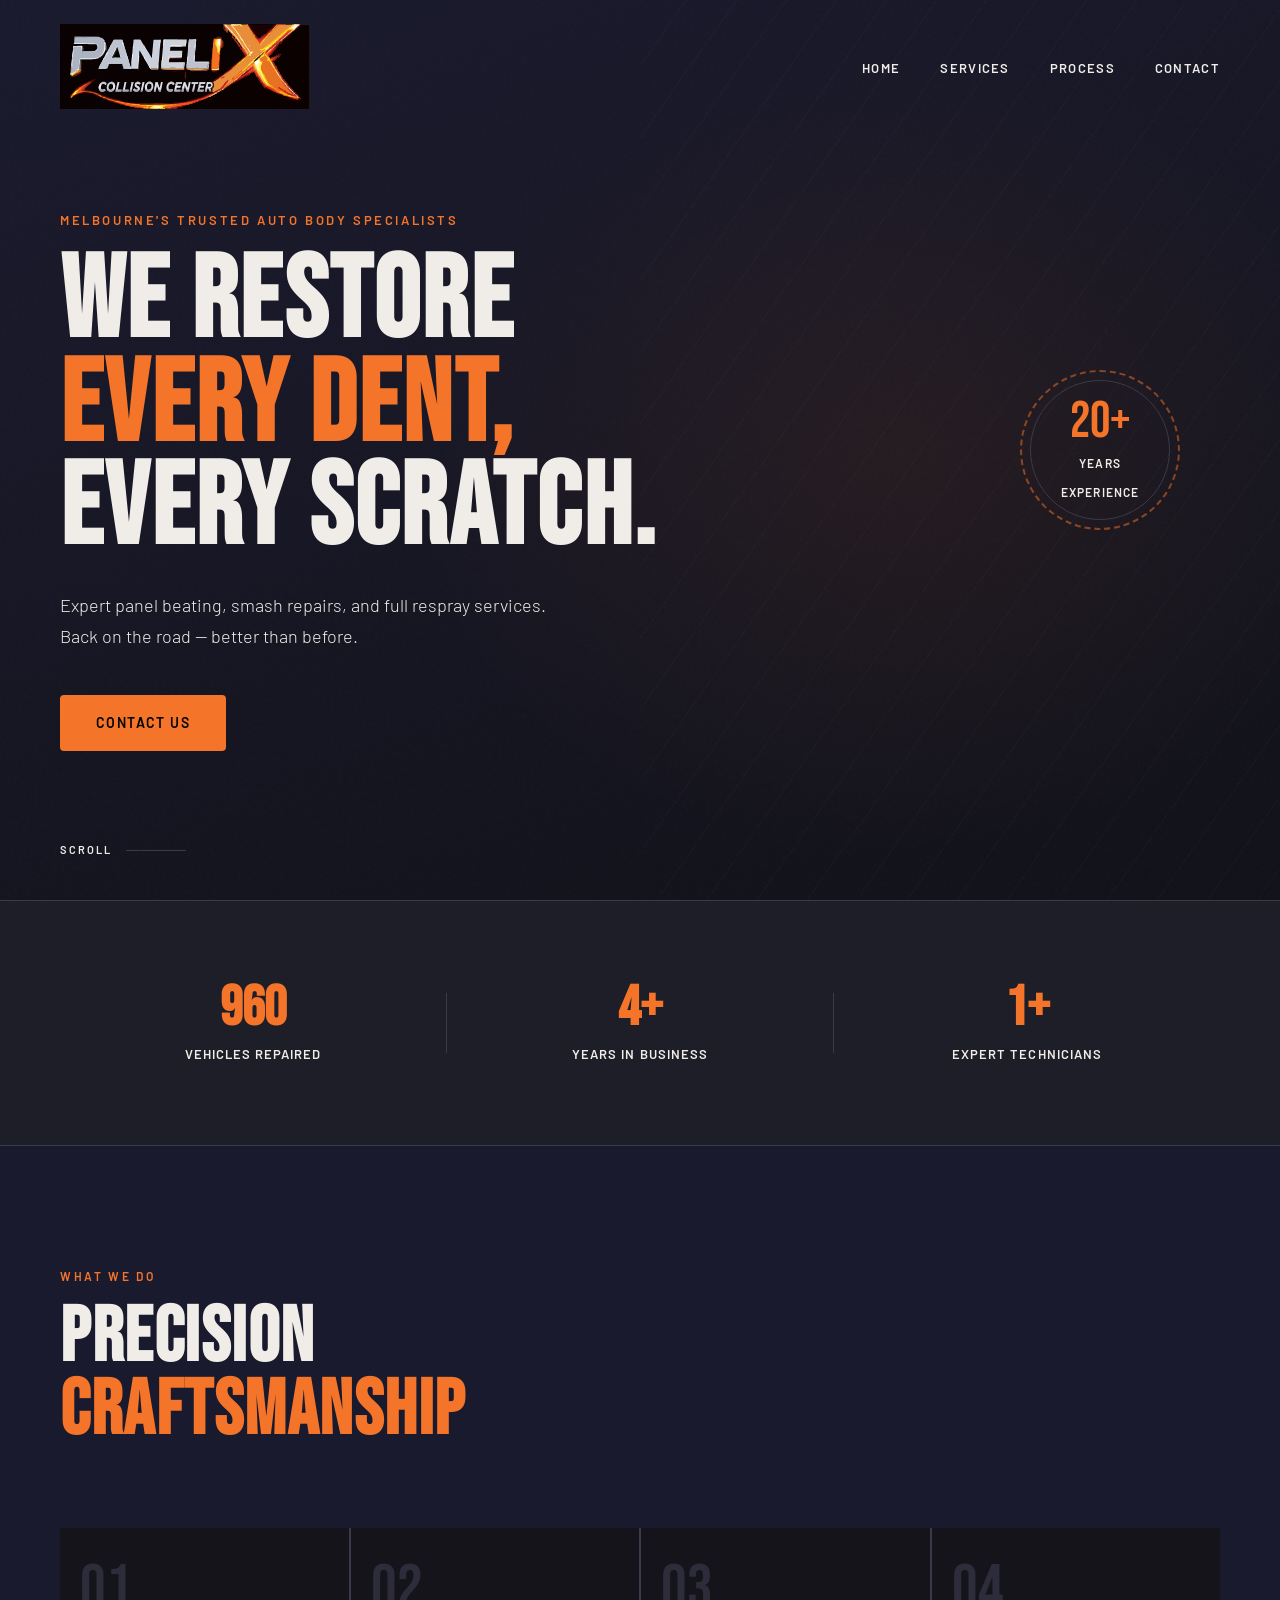
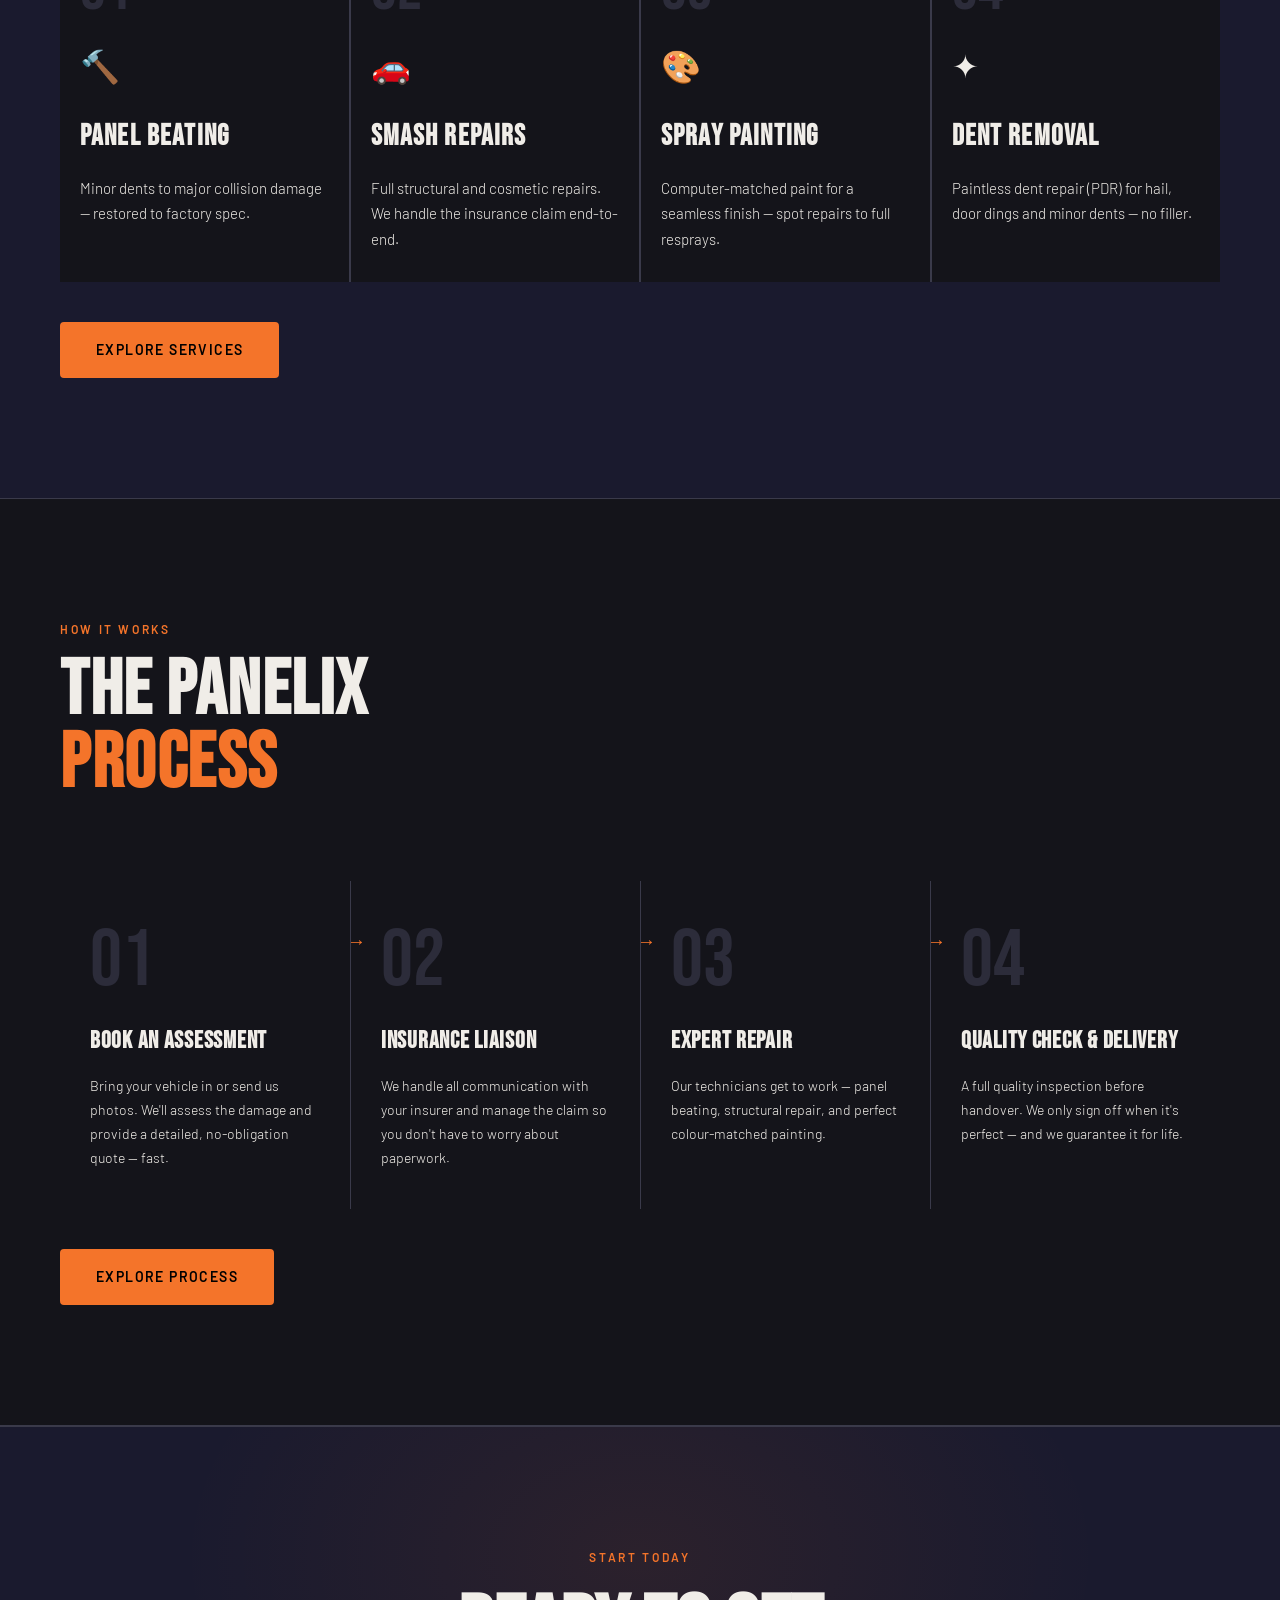
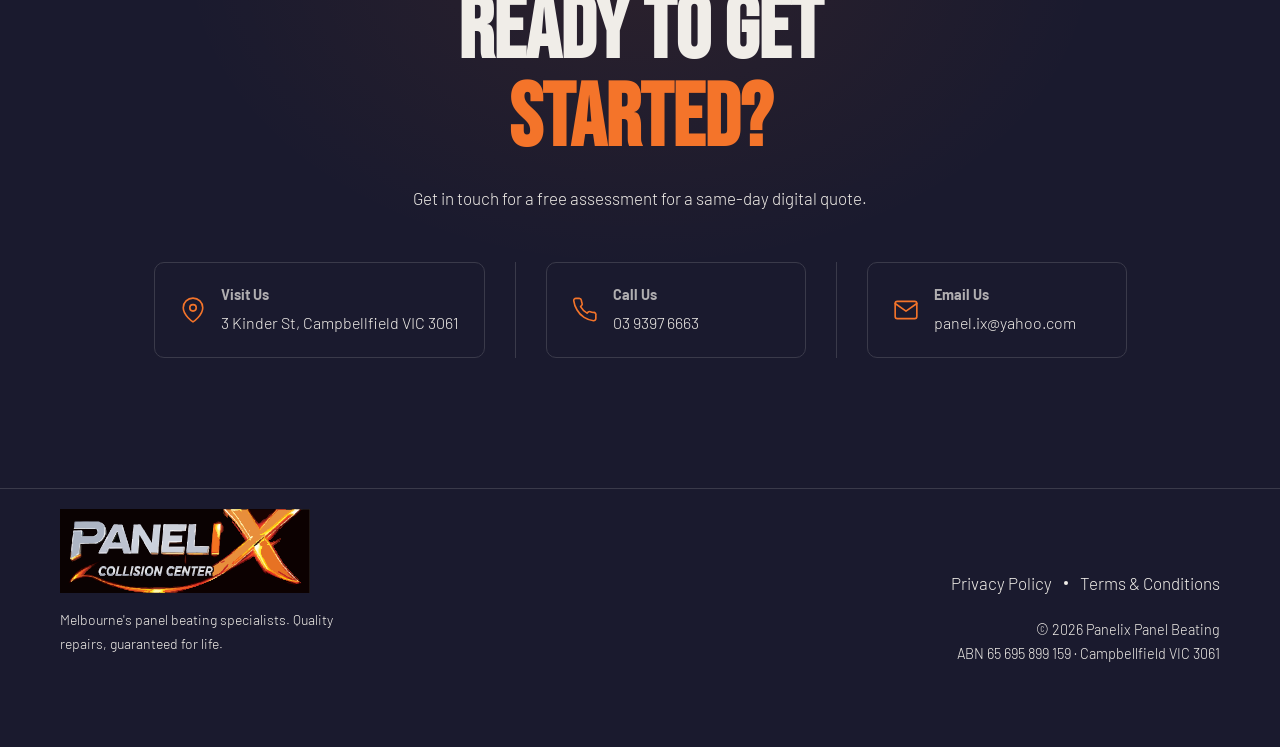
==== commit 4e23e0fa: "mobile menu updated" ====
--- a/index.html
+++ b/index.html
@@ -22,7 +22,6 @@
       <li><a href="index.html">Home</a></li>
       <li><a href="services.html">Services</a></li>
       <li><a href="process.html">Process</a></li>
-      <li><a href="about.html">About</a></li>
       <li><a href="#contact">Contact</a></li>
     </ul>
 
@@ -32,6 +31,16 @@
   </nav>
 
   <!-- Mobile Menu -->
+
+  <!-- Mobile Menu -->
+  <div class="mobile-menu" id="mobileMenu">
+    <ul>
+      <li><a href="index.html" class="mobile-link">Home</a></li>
+      <li><a href="services.html" class="mobile-link">Services</a></li>
+      <li><a href="process.html" class="mobile-link">Process</a></li>
+      <li><a href="#contact" class="mobile-link mobile-link--cta">Contact Us</a></li>
+    </ul>
+  </div>
 
 
   <!-- HERO -->
--- a/css_sheet/styles.css
+++ b/css_sheet/styles.css
@@ -9,7 +9,7 @@
   --steel-mid: #1e1e28;
   --steel-light: #2c2c3a;
   --steel-border: #3a3a4a;
-  --spark: #ccd547;
+  --spark: #f4742a;
   --spark-bright: #fb923c;
   --spark-glow: rgba(249, 115, 22, 0.25);
   --text-primary: #f0ede8;
@@ -237,7 +237,7 @@
   top: 0; left: 0; right: 0;
   background: var(--steel-dark);
   z-index: 99;
-  padding: 90px 40px 40px;
+  padding: 120px 40px 40px;
   transform: translateY(-100%);
   transition: transform 0.4s cubic-bezier(0.77, 0, 0.18, 1);
   border-bottom: 2px solid var(--spark);
@@ -261,8 +261,8 @@
 }
 
 .logo-img {
-  width: 550px;   /* adjust as needed */
-  margin-left: -70px;
+  width: 250px;   /* adjust as needed */
+  margin-left: 0px;
   height: auto;   /* keeps aspect ratio */
 }
 
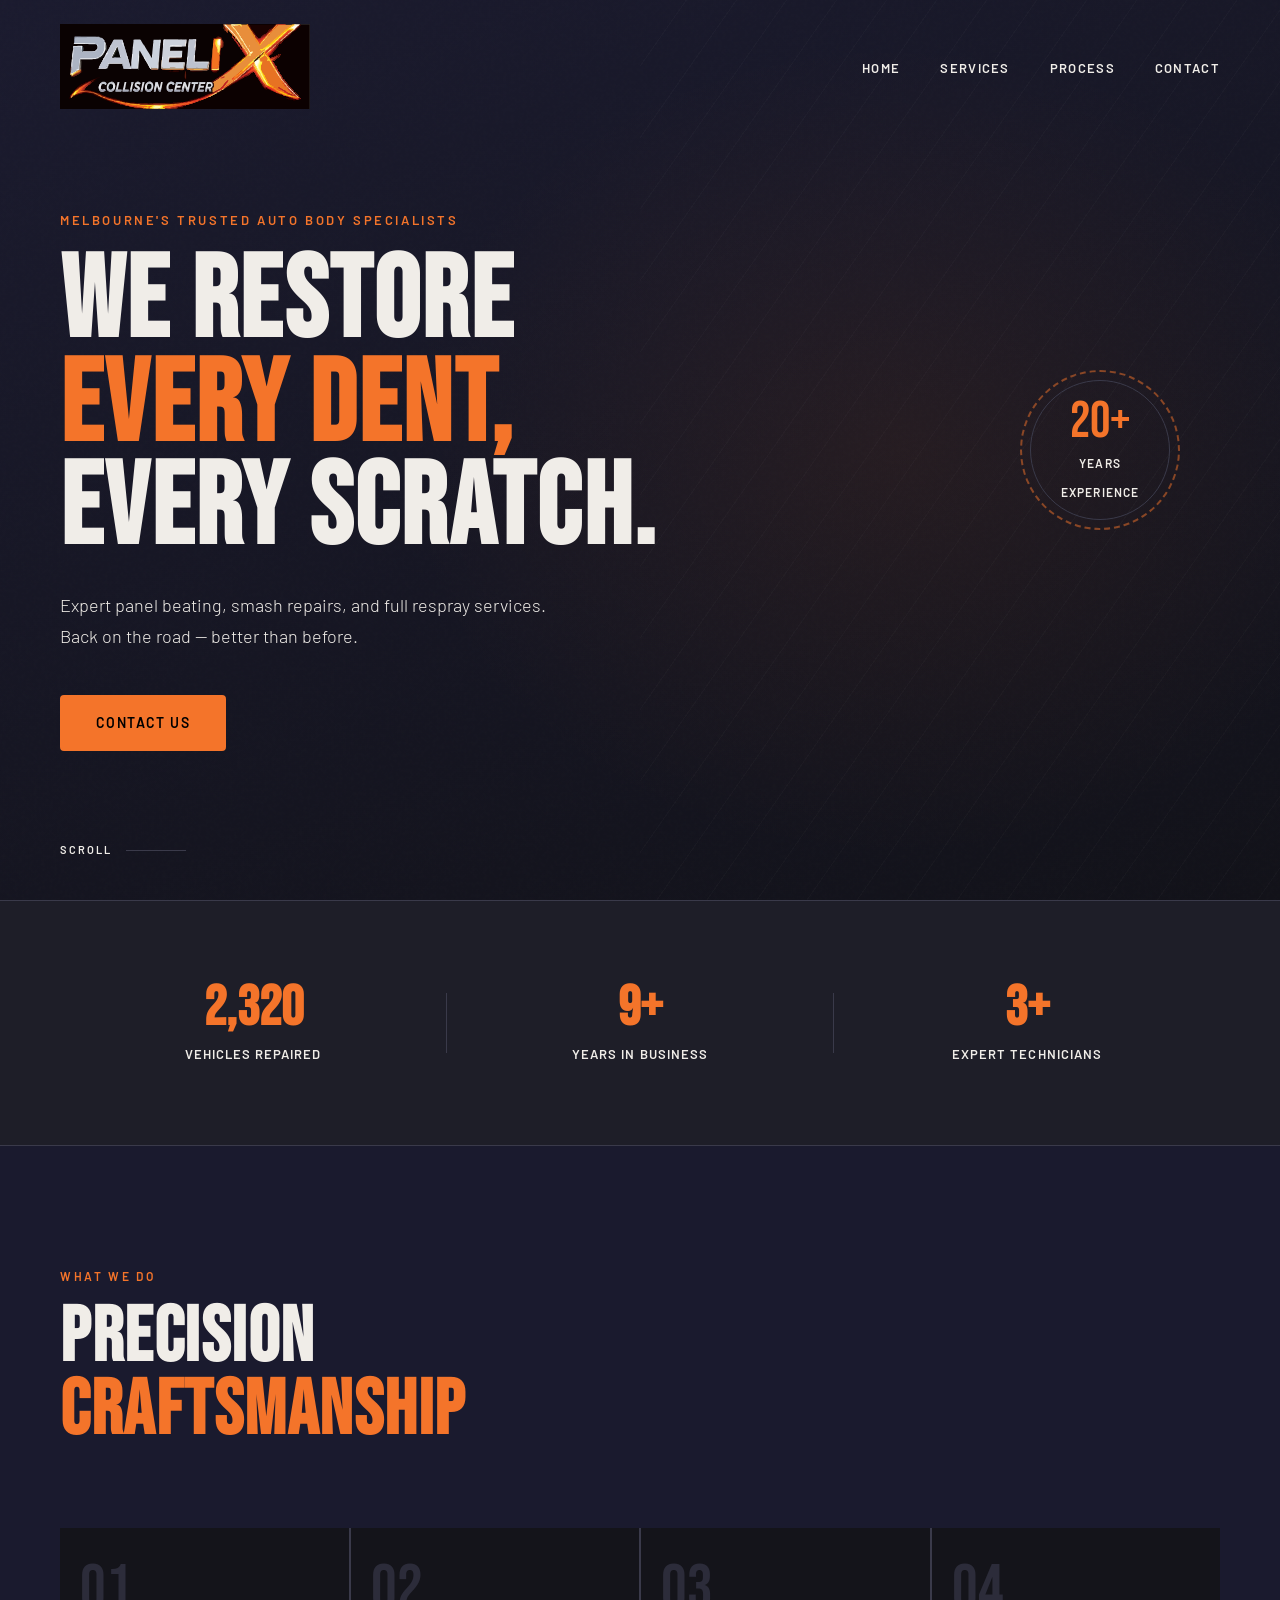
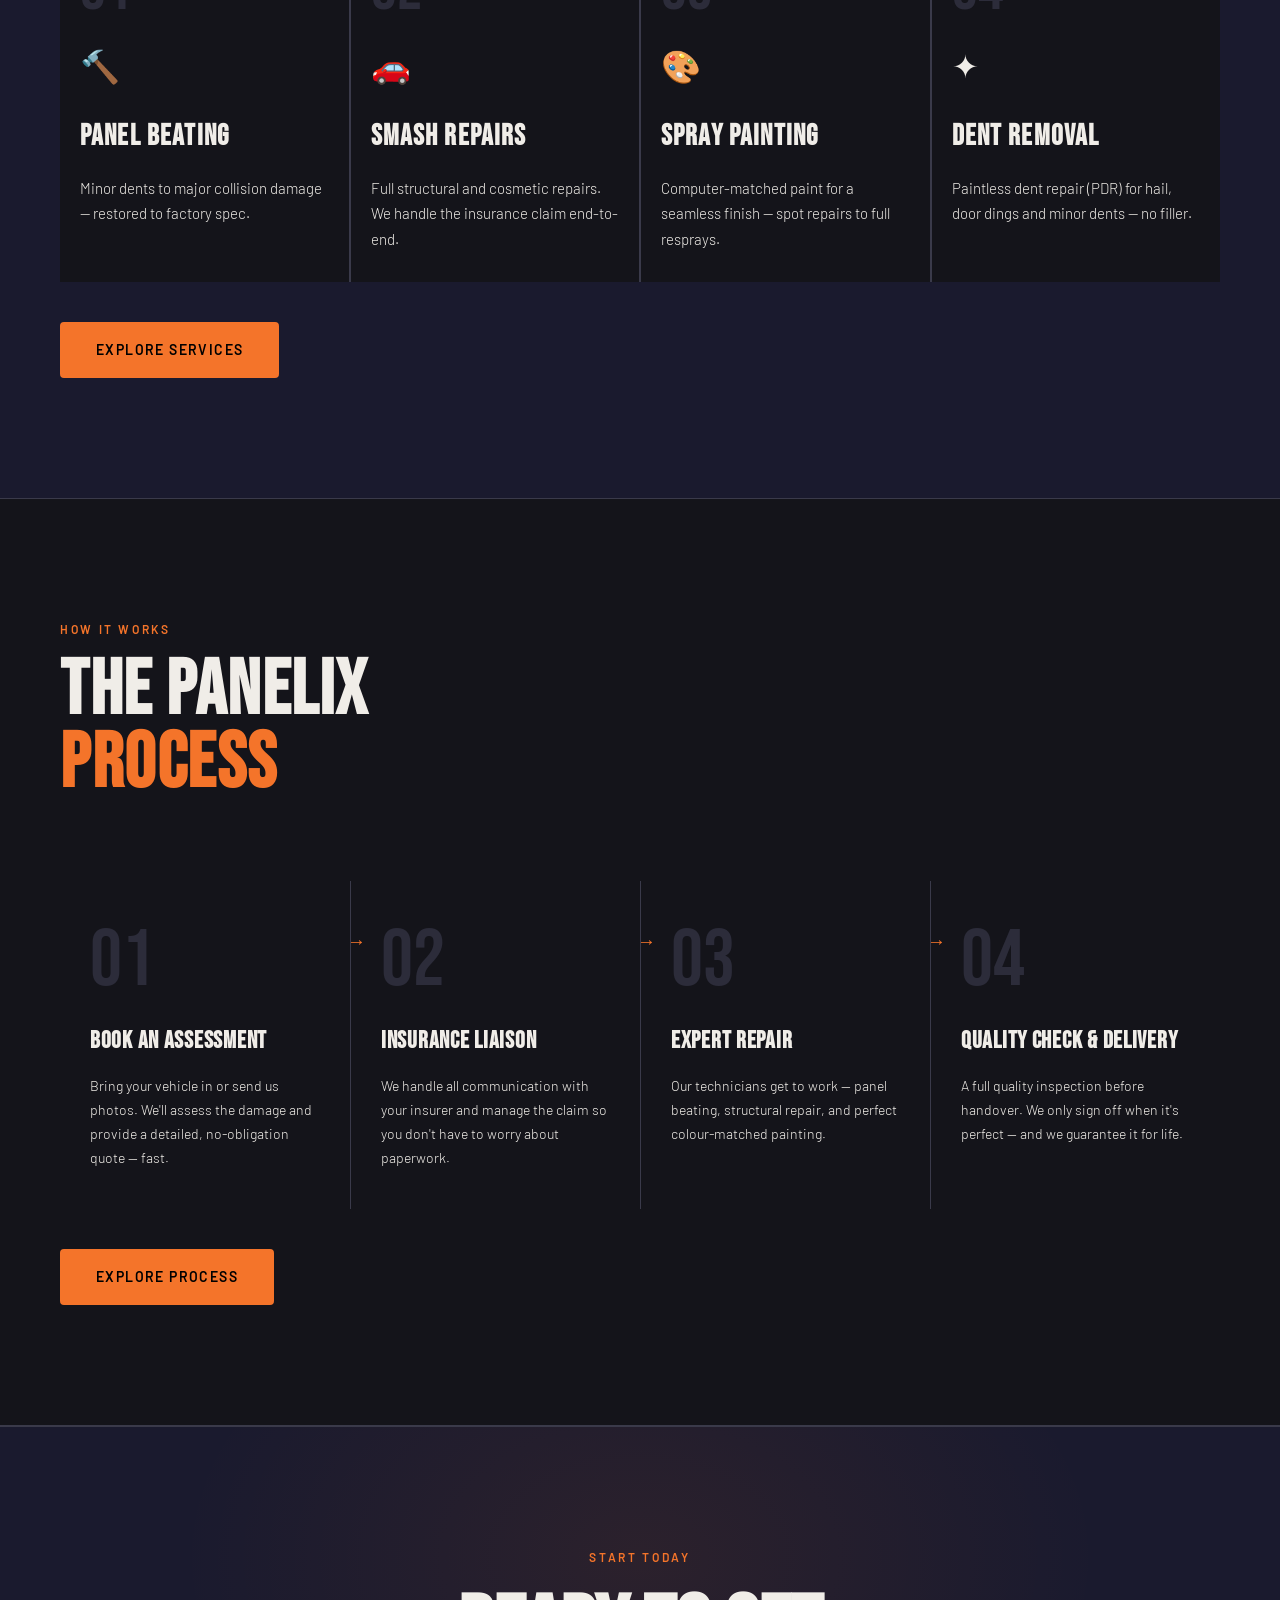
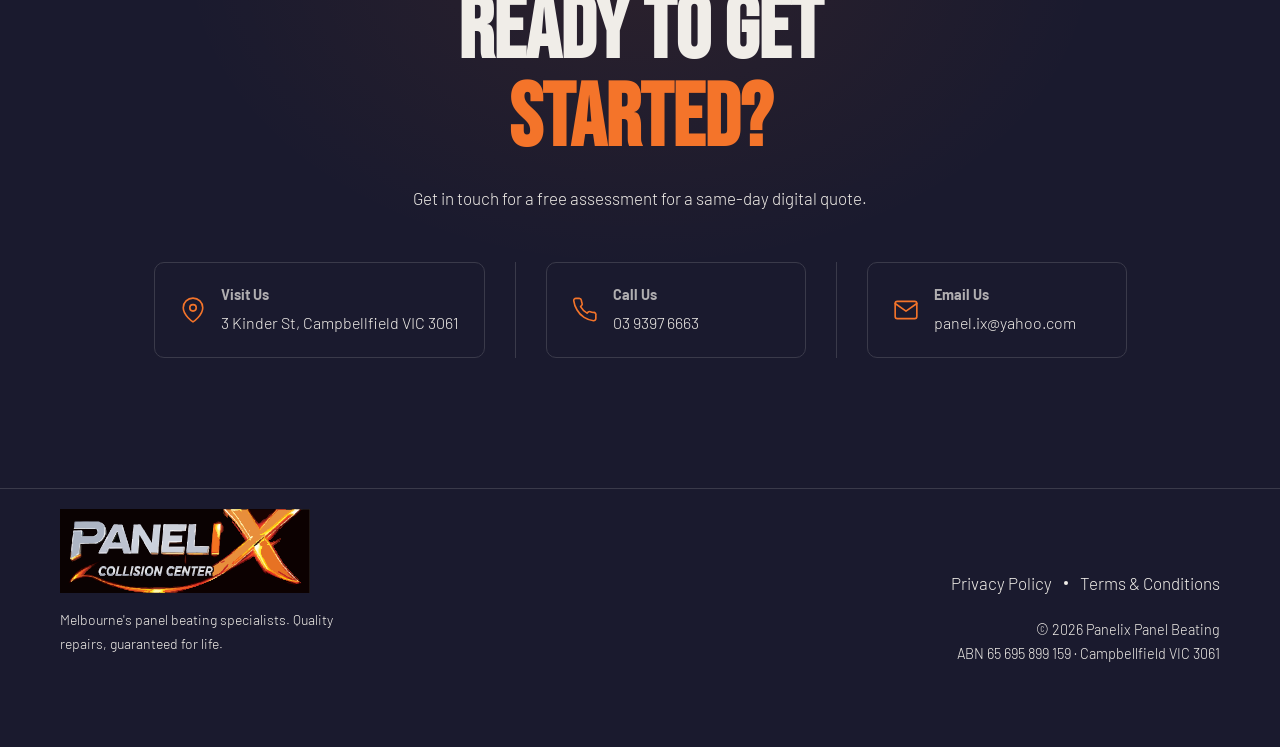
==== commit 32ba59e5: "mobile menu updated" ====
--- a/index.html
+++ b/index.html
@@ -4,6 +4,7 @@
   <meta charset="UTF-8" />
   <meta name="viewport" content="width=device-width, initial-scale=1.0" />
   <title>Panelix </title>
+  <link rel="icon" type="image/png" href="images/logo-cropped.svg">
   <link rel="stylesheet" href="css_sheet/styles.css" />
   <link rel="preconnect" href="https://fonts.googleapis.com" />
   <link rel="preconnect" href="https://fonts.gstatic.com" crossorigin />
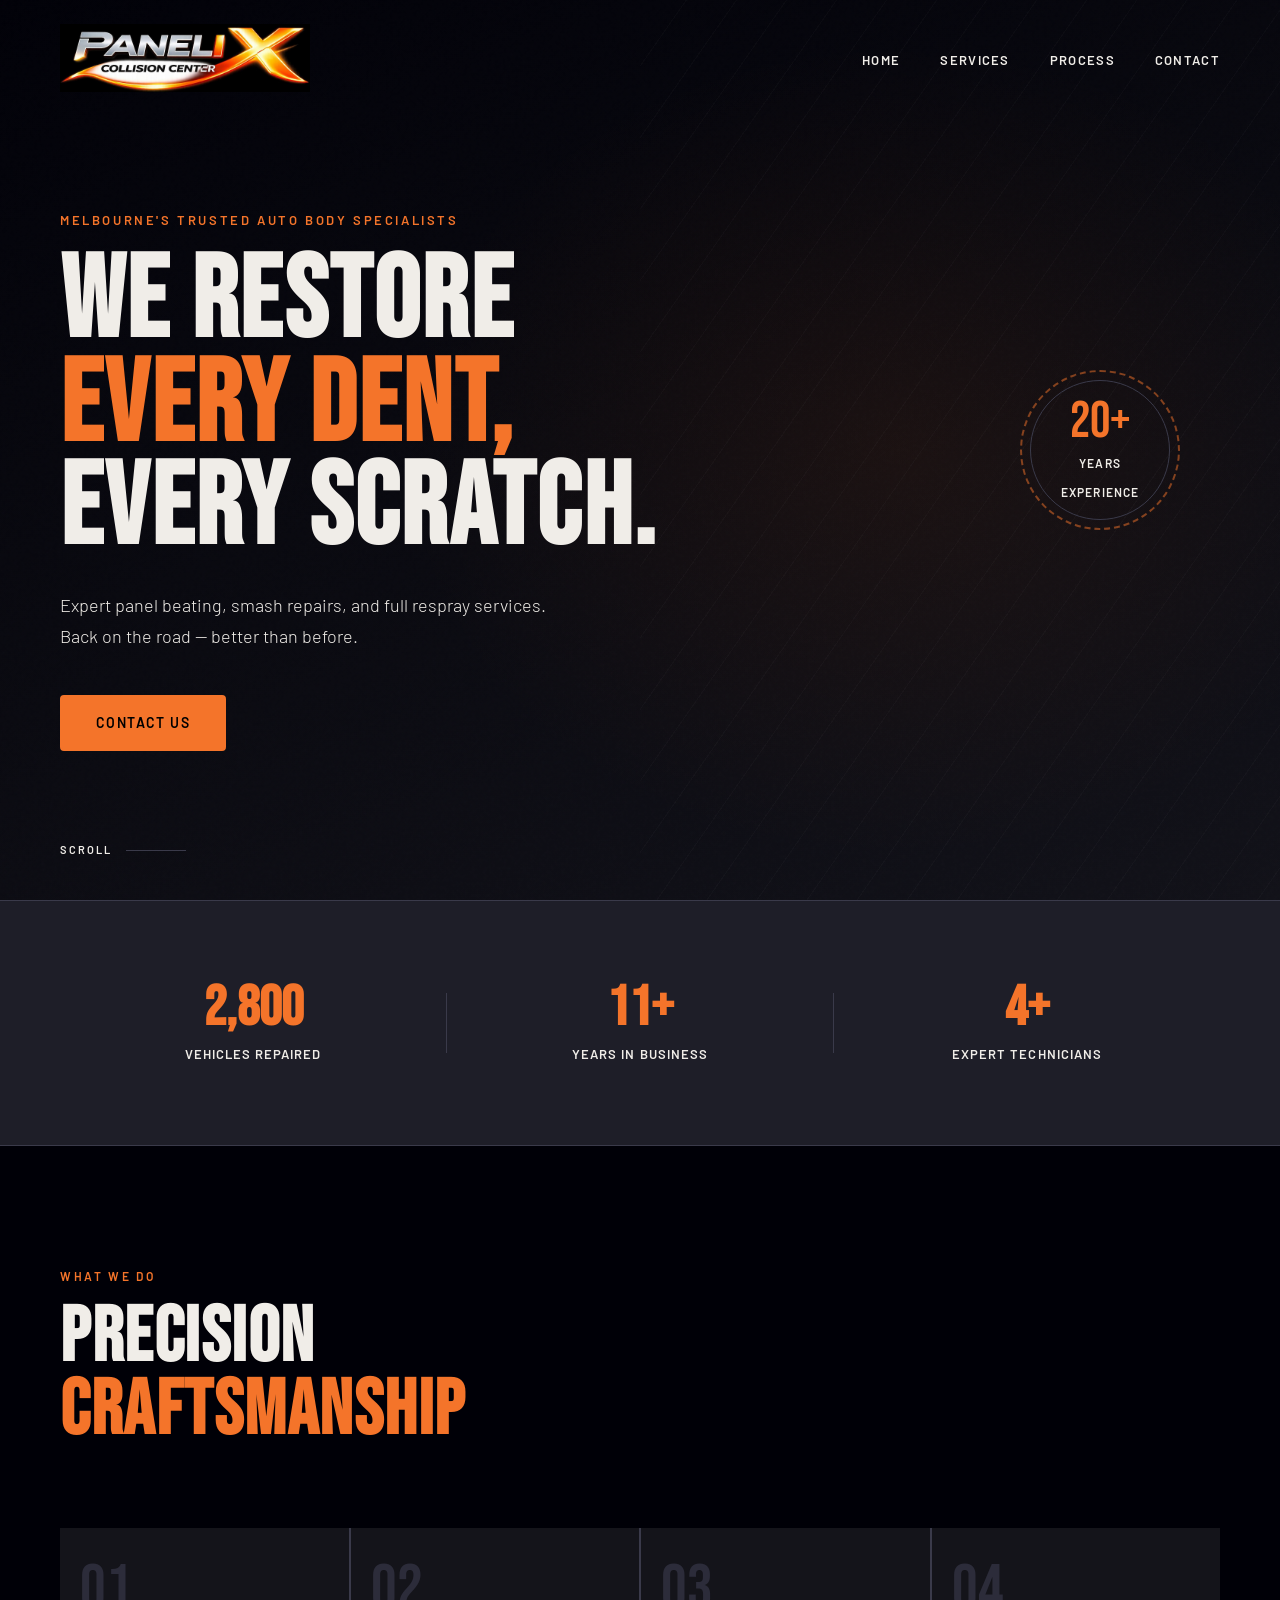
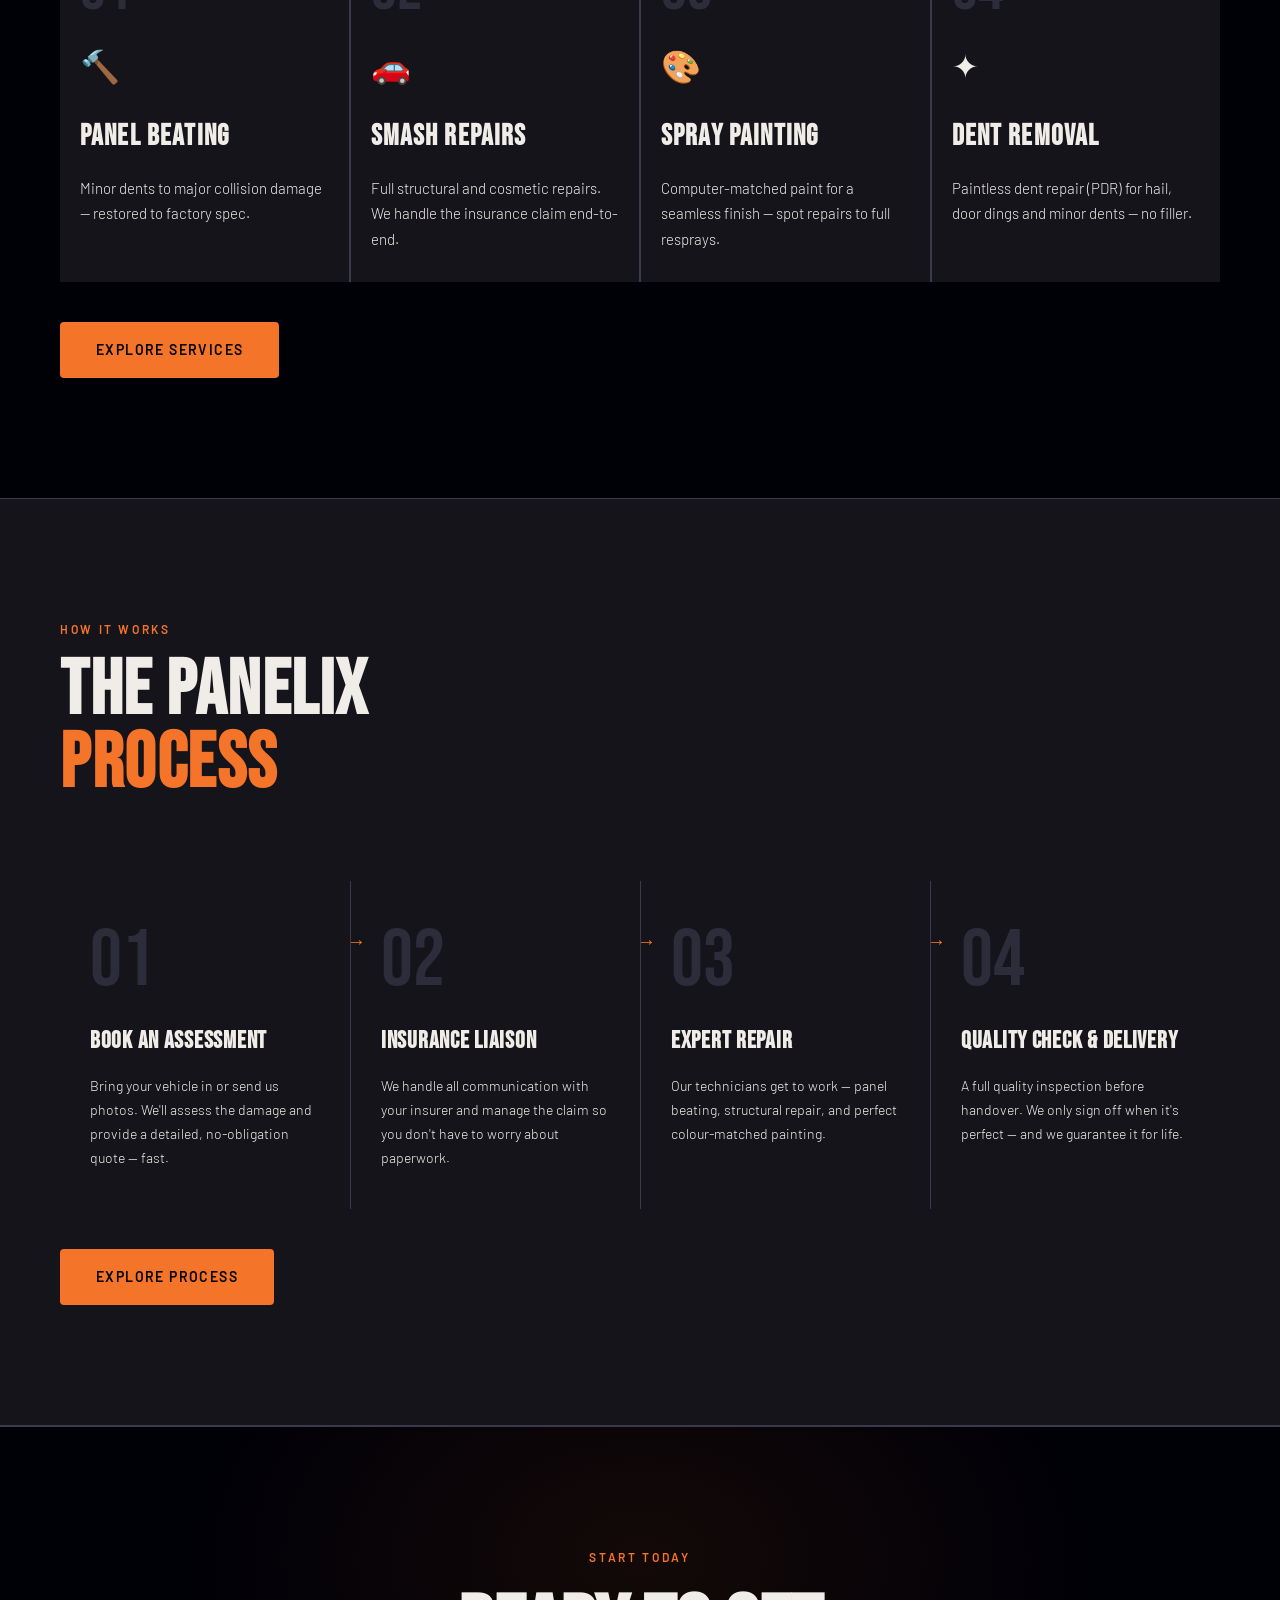
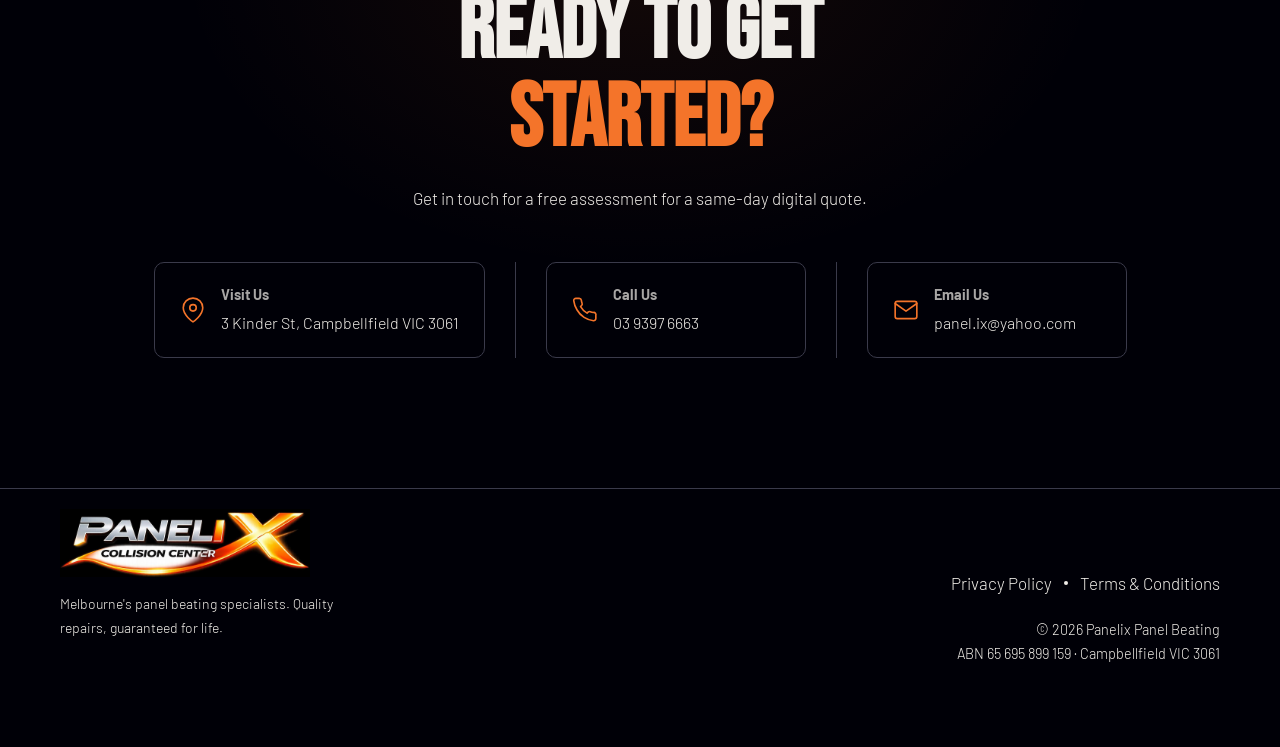
==== commit c400034d: "mobile menu updated" ====
--- a/index.html
+++ b/index.html
@@ -16,7 +16,7 @@
   <nav class="nav" id="navbar">
 
       <a href="index.html" class="logo">
-        <img src="images/logo.svg"  alt="AI Privacy Consultancy Logo" class="logo-img">
+        <img src="images/logo_1.jpeg"  alt="AI Privacy Consultancy Logo" class="logo-img">
       </a>
 
     <ul class="nav__links">
@@ -230,7 +230,7 @@
     <!-- LEFT -->
     <div class="footer__brand">
       <a href="index.html" class="logo">
-        <img src="images/logo.svg" alt="Panelix" class="logo-img">
+        <img src="images/logo_1.jpeg" alt="Panelix" class="logo-img">
       </a>
       <p>
         Melbourne's panel beating specialists. 
--- a/css_sheet/styles.css
+++ b/css_sheet/styles.css
@@ -4,7 +4,7 @@
 
 /* --- TOKENS --- */
 :root {
-  --steel-darkest: #1a1a2e;
+  --steel-darkest: #000007;
   --steel-dark: #14141a;
   --steel-mid: #1e1e28;
   --steel-light: #2c2c3a;
